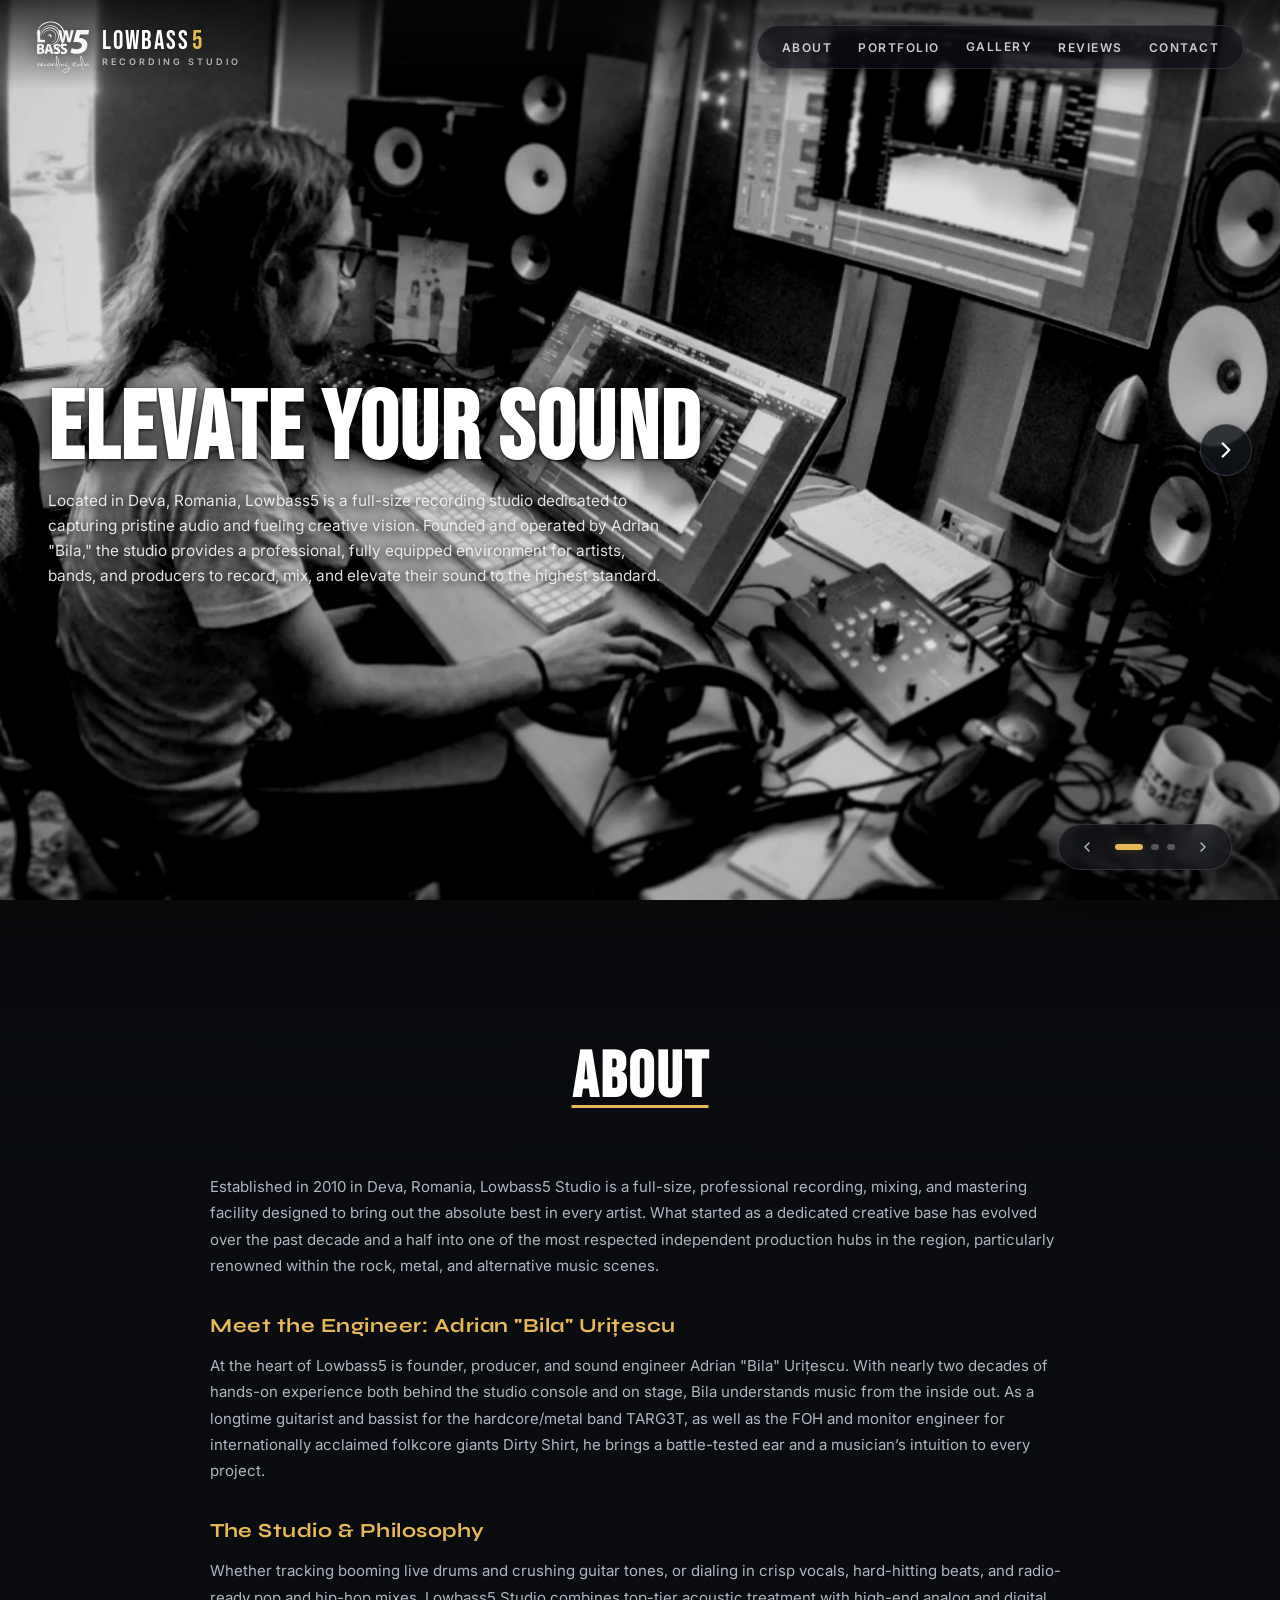
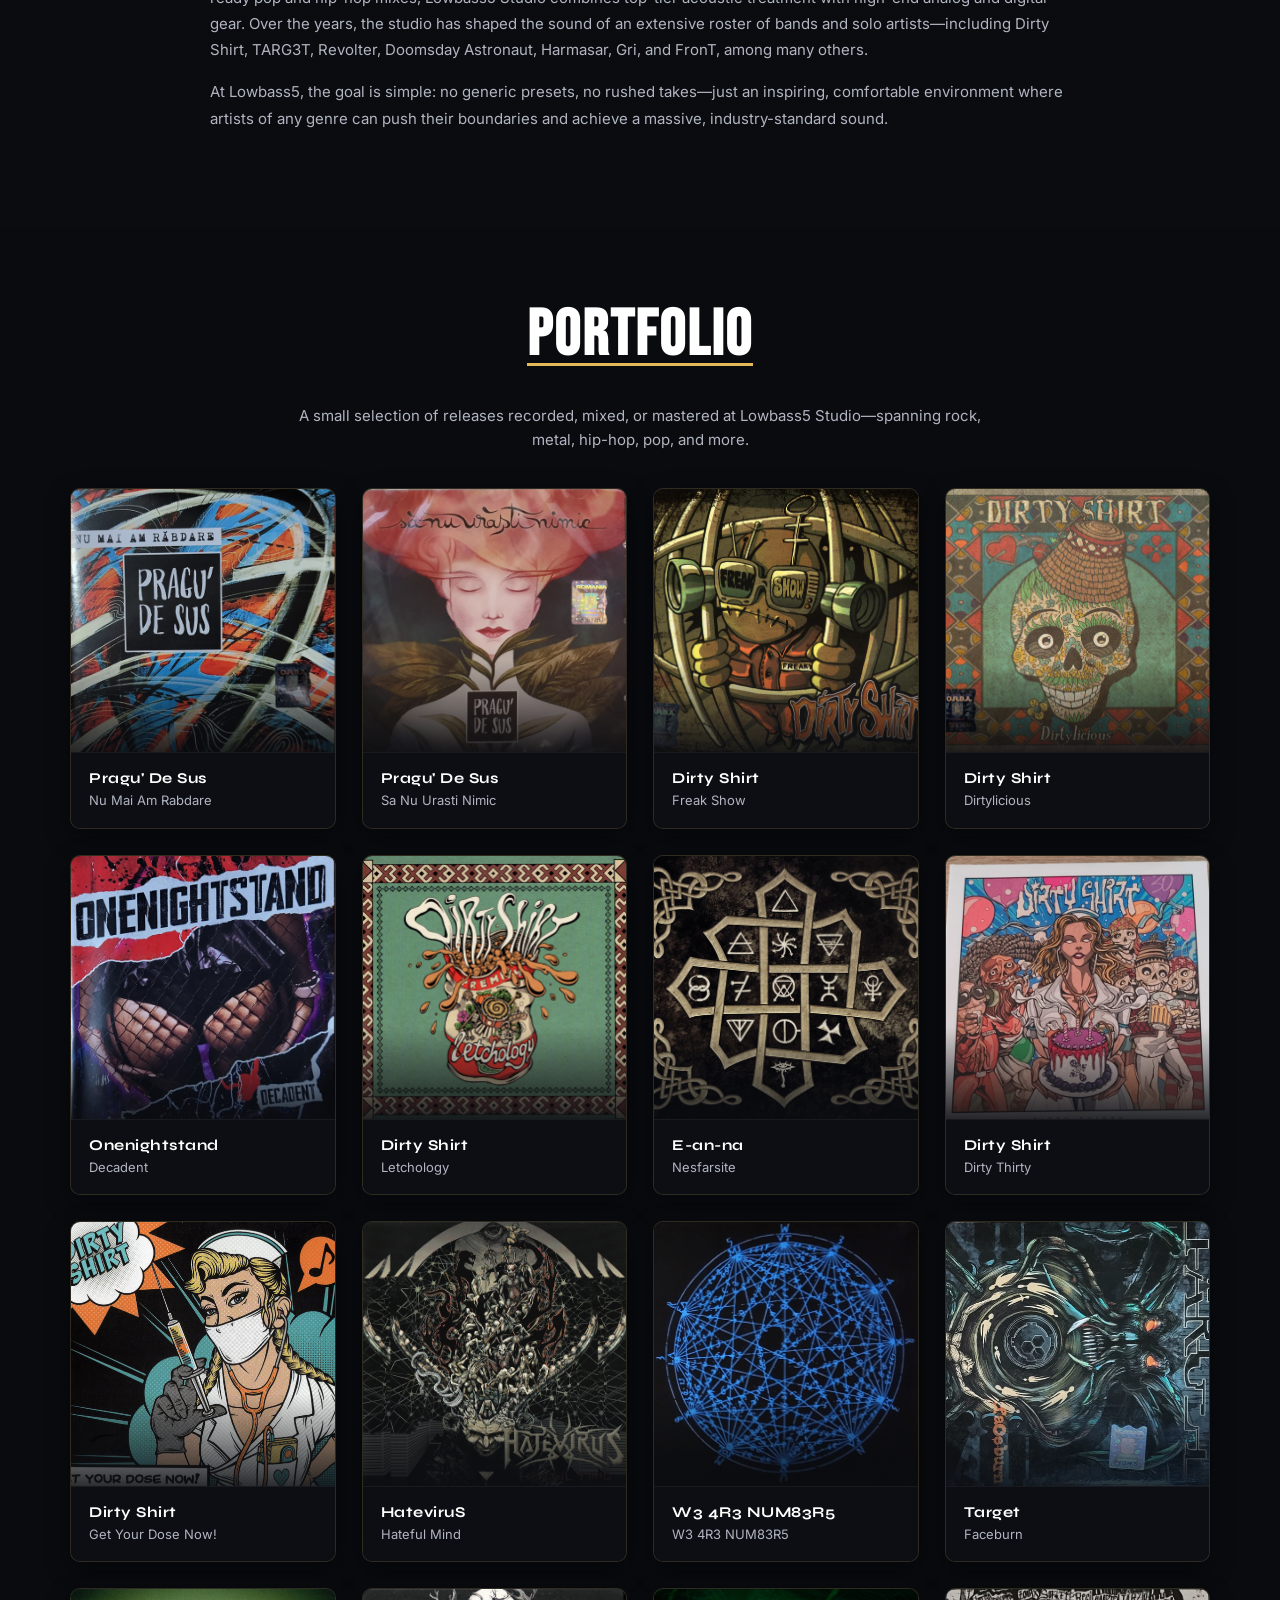
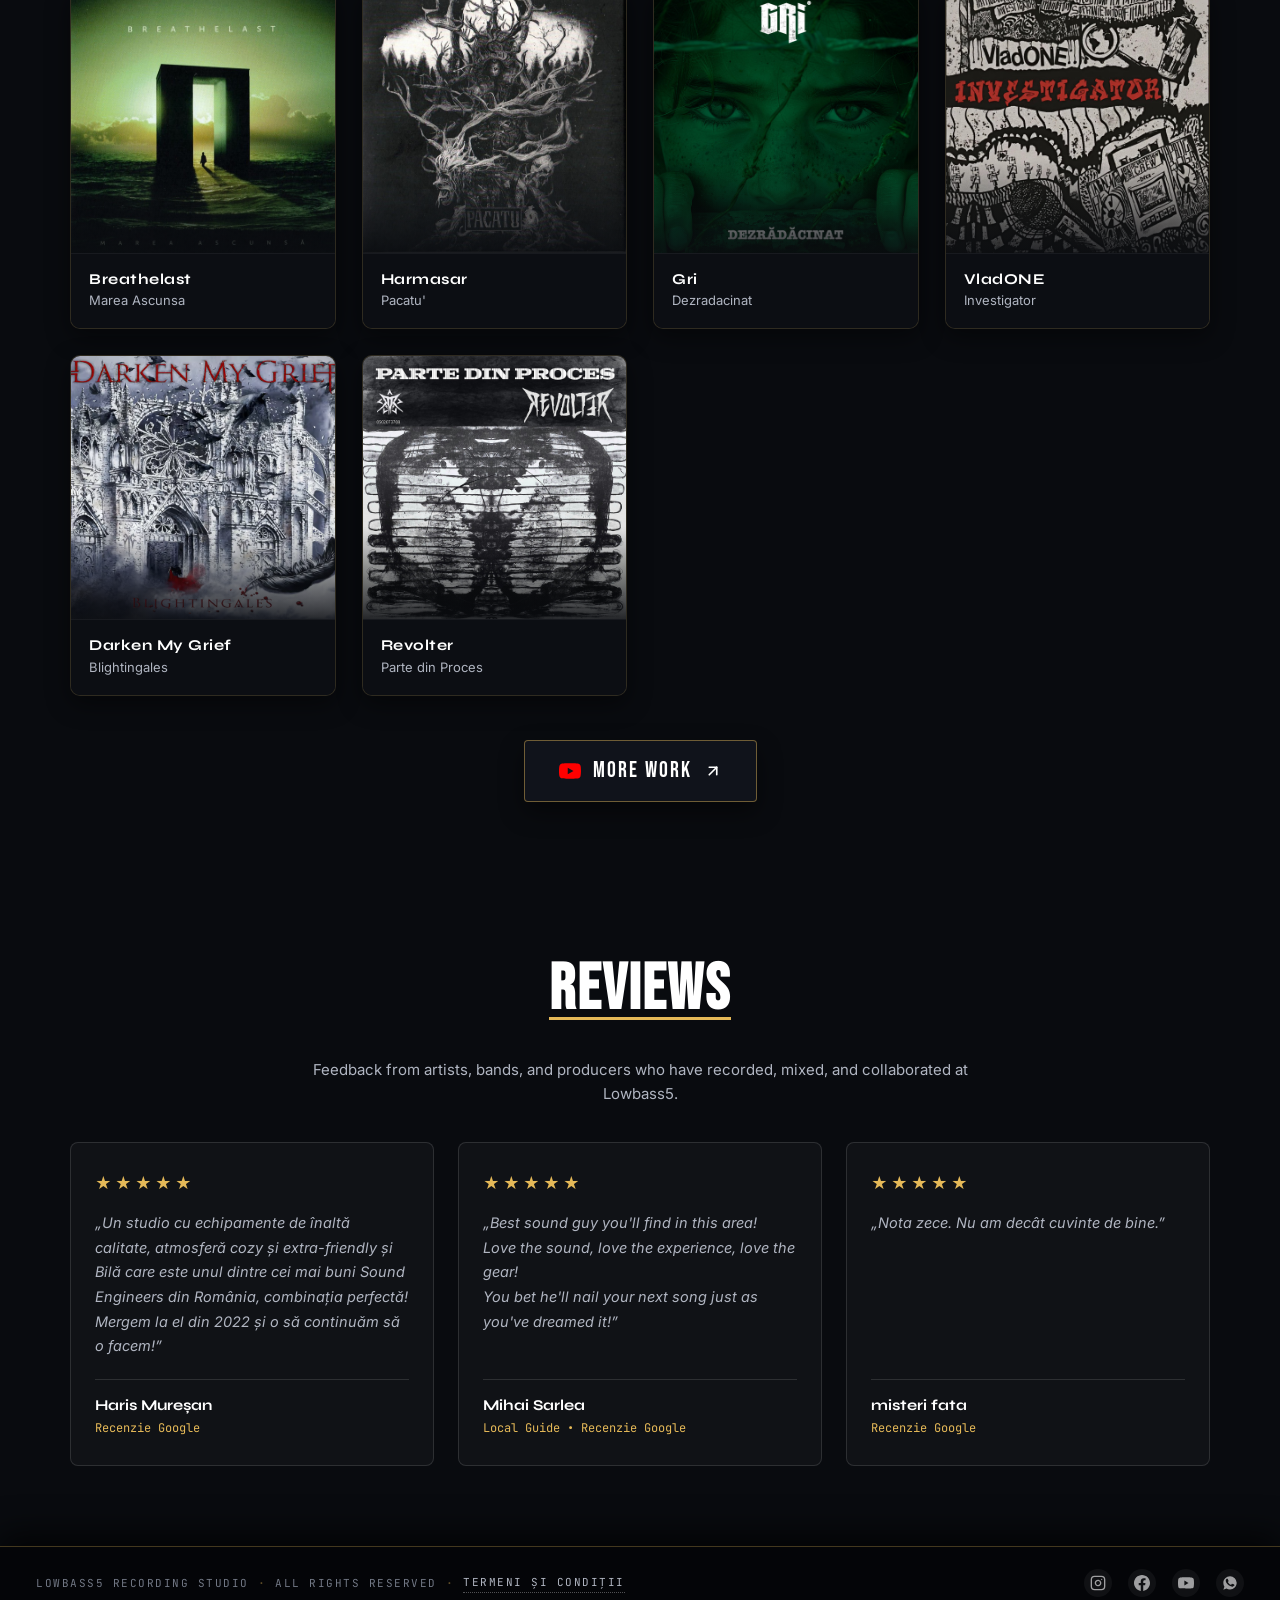
==== index.html @ 9c9b3411 "Initial commit: Lowbass5 Recording Studio website" ====
<!DOCTYPE html>
<html lang="ro">
<head>
  <meta charset="UTF-8">
  <meta name="viewport" content="width=device-width, initial-scale=1.0">
  <title>Lowbass5 Recording Studio | Studio de Înregistrări Muzicale & Producție</title>
  <meta name="description" content="Lowbass5 Recording Studio - Studio profesional de înregistrări muzicale, mixaj, mastering și producție audio. Mediu acustic calibrat, echipamente analog vintage și digitale de ultimă generație.">
  <link rel="preconnect" href="https://fonts.googleapis.com">
  <link rel="preconnect" href="https://fonts.gstatic.com" crossorigin>
  <link href="https://fonts.googleapis.com/css2?family=Bebas+Neue&family=Inter:wght@300;400;500;600;700&family=JetBrains+Mono:wght@400;500&family=Syne:wght@600;700;800&display=swap" rel="stylesheet">
  <link rel="preload" as="image" href="assets/hero-slide-1.webp">
  <link rel="preload" as="image" href="assets/hero-slide-2.webp">
  <link rel="preload" as="image" href="assets/hero-slide-3.webp">
  <link rel="stylesheet" href="style.css?v=26">
</head>
<body>
  <!-- Background Container -->
  <div class="studio-viewport">
    <div class="studio-slideshow" id="studio-slideshow" aria-hidden="true">
      <div class="studio-slide active" style="background-image: url('assets/hero-slide-1.webp');" data-index="0"></div>
      <div class="studio-slide" style="background-image: url('assets/hero-slide-2.webp');" data-index="1"></div>
      <div class="studio-slide" style="background-image: url('assets/hero-slide-3.webp');" data-index="2"></div>
    </div>
    <div class="vignette-overlay"></div>
    <div class="ambient-glow"></div>
  </div>

  <!-- Main App Shell -->
  <div class="site-container">
    
    <!-- Top Header Bar -->
    <header class="studio-header">
      <!-- Home Button with Lowbass5 SVG Logo (Top-Left framed like template) -->
      <a href="#hero" id="home-button" class="studio-brand-box" title="Lowbass5 Home - Reset View">
        <div class="brand-frame">
          <div class="brand-logo-wrap">
            <svg class="brand-svg" version="1.1" xmlns="http://www.w3.org/2000/svg" viewBox="120 105 580 560" width="100%" height="100%">
  <defs>
    <mask id="lowbass5-mask">
      <rect x="0" y="0" width="800" height="800" fill="#000000" />
      <path d="M0 0 C3.400456670593826 2.9308697970356548 6.715854670776935 5.939655382594026 10 9 C10.37060546875 9.337734374999997 10.37060546875 9.337734374999997 12.24609375 11.046875 C27.34632452673179 25.366523437114665 38.21614091128441 44.31270393817849 45.625 63.5859375 C47 67 47 67 49 70 C49.13277343750002 69.2897265625 49.265546874999984 68.57945312499999 49.40234375 67.84765625 C49.578945312500025 66.9285546875 49.75554687499999 66.009453125 49.9375 65.0625 C50.02451171874998 64.60423828124999 50.02451171874998 64.60423828124999 50.46484375 62.28515625 C51 60 51 60 52 59 C54.29151417239996 58.91209024914065 56.585725242868534 58.89305961636791 58.87890625 58.90234375 C59.222237472534175 58.903051223754886 59.222237472534175 58.903051223754886 60.95970153808594 58.90663146972656 C63.16067801047478 58.91224520835797 65.3615540881703 58.92479993104769 67.5625 58.9375 C69.05143082631429 58.94251323510542 70.54036324130493 58.947076447467566 72.029296875 58.951171875 C75.68623074759665 58.9622190712289 79.34310558401239 58.97949287058589 83 59 C85.50870794441732 67.5072504839975 87.25999017246284 76.08117786299866 88.84765625 84.80078125 C89.10729116002705 86.20889759026335 89.3672621352739 87.61695200169976 89.62754821777344 89.02494812011719 C90.16910502802114 91.96003041478042 90.7074973497638 94.89566880200286 91.243408203125 97.831787109375 C91.92291431221145 101.55390180337645 92.60900661491297 105.2747635371258 93.29735660552979 108.99525165557861 C93.83408846551379 111.89916426702189 94.36792292730041 114.80360379603462 94.90087699890137 117.70821189880371 C95.15249112678697 119.07836136910703 95.40480035264812 120.44838341756531 95.65788459777832 121.81826210021973 C97.32482082475917 130.8559731836296 98.76787634573486 139.89332169081848 100 149 C100.32999999999998 149 100.66000000000003 149 101 149 C101.09498779296877 148.46242065429686 101.18997558593747 147.92484130859373 101.287841796875 147.3709716796875 C106.51070183080992 117.83934024151824 111.97644857725174 88.3791745142216 118 59 C127.89999999999998 59 137.79999999999995 59 148 59 C147.35722858082522 64.78494277257346 146.75544418540107 69.58710069668803 145.332763671875 75.084716796875 C145.1663543891907 75.73474135398865 144.9999451065064 76.3847659111023 144.82849311828613 77.05448818206787 C144.28083231114613 79.18762090993286 143.7244735566776 81.31837785153618 143.16796875 83.44921875 C142.77520410356578 84.97161495359933 142.38297912163375 86.49415047410321 141.9912567138672 88.01681518554688 C140.94611513470545 92.07290448536207 139.8933687116995 96.12698211771215 138.8388900756836 100.1806526184082 C137.7513378857127 104.36605160059537 136.670262690423 108.55312320098056 135.58837890625 112.739990234375 C133.6596123780185 120.20010656119496 131.72454662993573 127.65857186827759 129.7868537902832 135.1163740158081 C128.18546630856025 141.28147663632615 126.59168932518907 147.44851040851484 125.00074768066406 153.61631774902344 C123.88194260016093 157.95220466856404 122.75996124870733 162.2872631978696 121.63662719726563 166.62197875976563 C121.13017925758265 168.57729355033143 120.62462033952937 170.53283882967162 120.11996459960938 172.48861694335938 C119.43497793484892 175.14045495119797 118.74557759907765 177.79110118280676 118.0546875 180.44140625 C117.8576774597168 181.20750213623046 117.6606674194336 181.97359802246092 117.45768737792969 182.76290893554688 C116.11459661865655 187.88540338134345 116.11459661865655 187.88540338134345 115 189 C112.62431480382514 189.08839670450675 110.27791326036368 189.11530305249107 107.90234375 189.09765625 C107.54791450500488 189.09694877624509 107.54791450500488 189.09694877624509 105.75428771972656 189.09336853027344 C103.4819828760281 189.08775442588 101.20977524653938 189.07519962966012 98.9375 189.0625 C97.40039204426887 189.05748681255886 95.86328254986057 189.0529235920011 94.326171875 189.048828125 C90.55074358128053 189.03778042414257 86.77538829240729 189.02050641255175 83 189 C81.20451318425222 180.11585719498646 79.41335843974059 171.23085460720398 77.62750434875488 162.34477043151855 C76.79784562826171 158.21721948607387 75.96678010542036 154.0899629259756 75.13232421875 149.96337890625 C74.32485147234257 145.96995172996503 73.52130305530454 141.97575209826152 72.72030258178711 137.98102188110352 C72.41631337392539 136.46838227414514 72.11098646584685 134.95601077092704 71.80420303344727 133.4439353942871 C66.57399409087355 107.65014772816193 66.57399409087355 107.65014772816193 67 97 C66.33999999999997 97 65.68 97 65 97 C64.98146972656252 97.67885253906249 64.96293945312499 98.35770507812501 64.94384765625 99.05712890625 C64.36656565319186 110.4115556856429 61.80659707462149 121.30052363417428 59.375 132.375 C58.92204968212258 134.46553678617727 58.469661484566416 136.5561954407026 58.017822265625 138.64697265625 C56.69158447626205 144.7675364841101 55.34735387890606 150.88405611659368 54 157 C53.61987172879964 158.7317526827211 53.23982155161184 160.46352251000087 52.85986328125 162.1953125 C51.89413468490068 166.59042972596563 50.91860208167333 170.98329171991298 49.9375 175.375 C49.651166992187484 176.66196777343748 49.364833984375025 177.94893554687496 49.06982421875 179.27490234375 C48.808305664062516 180.42941894531248 48.546787109374975 181.583935546875 48.27734375 182.7734375 C48.1651550292969 183.27061279296873 48.1651550292969 183.27061279296873 47.597412109375 185.78662109375 C47 188 47 188 46 189 C44.767656250000016 189.02707031249997 43.535312499999975 189.054140625 42.265625 189.08203125 C39.64068701041771 189.3846835561137 38.38607585014449 189.62588116054008 36.470703125 191.48193359375 C35.09695488492639 193.4965921969557 33.906128141512625 195.54067652669772 32.75 197.6875 C31.93287922647818 199.10841096534887 31.115179144923957 200.52898896001182 30.296875 201.94921875 C30.105771484374998 202.29106201171874 30.105771484374998 202.29106201171874 29.138671875 204.02099609375 C27.553795962975414 206.77549955491452 25.798352990116825 209.3808391084308 24 212 C24.522070312499977 211.73445312499996 25.04414062500001 211.46890625000003 25.58203125 211.1953125 C40.41835990303895 204.07595339153647 56.76187461635561 204.53936413132976 72.1875 209.625 C73.46111031823125 210.07555916686988 74.73314105689508 210.5307929840352 76 211 C74.7658301326129 217.82423338437565 73.10840049929044 224.39367843555652 71 231 C70.66806640624998 230.89751953125 70.66806640624998 230.89751953125 68.98828125 230.37890625 C68.54677734375002 230.24419921875 68.54677734375002 230.24419921875 66.3125 229.5625 C65.4423828125 229.2956640625 64.572265625 229.02882812500002 63.67578125 228.75390625 C56.1462446953779 226.632445585705 47.33396817773166 225.31951066817908 39.875 228.3125 C37 230 37 230 35 233 C34.5625 235.8749999999999 34.5625 235.8749999999999 35 239 C39.88338744341263 245.40944601947905 47.04662787025137 247.66566441902023 54.375 250.3125 C64.56948716171041 254.17530104505136 74.1664423466666 260.3642414881719 78.875 270.5625 C81.24329907691282 277.8517558415161 81.30455356272284 286.74444006167636 78.4375 293.875 C73.43343390554952 303.33691370676024 66.38782686473797 308.8205105973417 56.34375 312.3359375 C41.76971210499306 316.4652482369186 23.992171174222392 316.13401198538855 10.1875 309.3125 C9.465624999999989 308.879375 8.743749999999977 308.44625 8 308 C9.098904828705201 301.0833637252083 10.565691849621999 294.5726320060206 13 288 C14.004179687500027 288.3493359375 15.008359374999998 288.698671875 16.04296875 289.05859375 C27.0810086029918 292.7799977958157 38.62719166420038 296.3423450009417 50 292 C52.95389603637403 289.87925412773143 53.81168588337965 288.57749662430234 54.9375 285.125 C55.0202104373335 280.98947813332364 54.48977539157772 279.34341266869006 52 276 C46.9281393718955 272.6254551068453 41.192121199384246 270.69058062436284 35.5 268.625 C25.26057997283897 264.7581131426839 16.67318224095993 258.5699150684042 10.859375 249.15234375 C7.940282213151079 241.8413431793012 8.560770434327537 233.3176886970174 11 226 C10.573320312500016 226.461484375 10.146640624999975 226.92296875 9.70703125 227.3984375 C1.0018376483482712 236.48055701017688 -9.01640941687981 243.9007600825111 -20 250 C-17.185327670780225 252.20644428566425 -14.318269227454266 253.96680951121022 -11.1875 255.6875 C-4.504122578880924 259.6797829727924 1.163192951099063 265.0026645387953 3.5625 272.60546875 C5.191023725064838 281.5187280666494 5.037429805692 290.2799152681998 0 298 C-6.72612441617963 307.58385603341657 -15.681449977963211 311.8426784553298 -27 314 C-40.76025302064426 316.19758340624537 -55.619289062917005 314.64890031806306 -68 308 C-67.5477137532647 305.60288289230283 -67.08839919801329 303.2074718166553 -66.625 300.8125 C-66.49867187500001 300.13896484375 -66.37234375000003 299.4654296875 -66.2421875 298.771484375 C-65.50353222739437 294.9858761028961 -64.57376776940424 291.52387130975296 -63 288 C-61.99582031249997 288.3493359375 -60.991640625 288.698671875 -59.95703125 289.05859375 C-48.81135351703443 292.81858141895225 -37.540403711021895 296.2161810023168 -25.97265625 292.078125 C-24 291 -24 291 -21.8125 288.1875 C-20.887481052257158 284.5585795127011 -20.839607663218885 282.5585364994621 -22 279 C-24.710263813595702 275.8461279837306 -27.257439714424663 274.18203228649674 -31.0625 272.5625 C-34.034158362841595 271.2940128530955 -36.9459592398498 270.0281462292449 -39.8125 268.53515625 C-40.72000000000003 268.0698046875 -41.6275 267.604453125 -42.5625 267.125 C-42.96533203125 266.9097265625 -42.96533203125 266.9097265625 -45.00390625 265.8203125 C-52.488111151978046 263.7711820835523 -60.951937906779904 266.4734481298175 -68.375 268.0625 C-70.11121612309512 268.43198929276474 -71.84817453355811 268.79801175394 -73.5859375 269.16015625 C-74.3392333984375 269.32136962890627 -75.092529296875 269.4825830078125 -75.86865234375 269.648681640625 C-77.99999999999989 270 -77.99999999999989 270 -82 270 C-80.6135525091197 274.5901724367492 -79.22598417778863 279.18000402552343 -77.83740234375 283.76953125 C-77.36574417871952 285.3290096517182 -76.89438574031698 286.88857873874167 -76.42333984375 288.4482421875 C-75.7439638008712 290.697508325234 -75.0634899198144 292.9464398940421 -74.3828125 295.1953125 C-74.17439727783204 295.88617950439453 -73.96598205566409 296.57704650878907 -73.75125122070313 297.2888488769531 C-72.84006568816756 300.295967544333 -71.9020343820697 303.2760773533769 -70.85107421875 306.23779296875 C-70 309 -70 309 -70 313 C-78.58000000000004 313 -87.15999999999997 313 -96 313 C-98.63999999999999 304.42 -101.27999999999997 295.84 -104 287 C-113.57 287 -123.13999999999999 287 -133 287 C-136.43749999999596 299.4374999999853 -136.43749999999596 299.4374999999853 -137.517333984375 303.364990234375 C-137.65820434570313 303.8713098144531 -137.65820434570313 303.8713098144531 -138.37109375 306.43359375 C-138.65911865234375 307.47572021484376 -138.9471435546875 308.5178466796875 -139.243896484375 309.591552734375 C-140 312.00000000000006 -140 312.00000000000006 -141 313 C-142.78071246169816 313.08726222939083 -144.56483140124055 313.10699041151184 -146.34765625 313.09765625 C-147.42724609375 313.09443359375 -148.5068359375 313.0912109375 -149.619140625 313.087890625 C-150.187294921875 313.08370117187496 -150.187294921875 313.08370117187496 -153.0625 313.0625 C-154.20267578124998 313.05798828125 -155.34285156250002 313.0534765625 -156.517578125 313.048828125 C-159.34510351330636 313.0369974748397 -162.17252639970772 313.0205140957717 -165 313 C-164.34766280299 306.9280058030902 -162.72302721933596 301.3737325630577 -160.89453125 295.55859375 C-160.57836349487303 294.53772171020506 -160.2621957397461 293.5168496704102 -159.9364471435547 292.4650421142578 C-158.8998396643853 289.12104596852777 -157.85609810273883 285.7793203542818 -156.8125 282.4375 C-155.72799581329582 278.944043049684 -154.64543231019059 275.4499884169061 -153.56295776367188 271.9559020996094 C-152.8219595399401 269.56446063443235 -152.0803560234162 267.1732066427544 -151.33816528320313 264.7821350097656 C-147.51263615202237 252.45209705397292 -143.75148562984486 240.1027297089343 -140 227.75 C-139.38912180822956 225.74013991505706 -138.77820179641566 223.73029254036516 -138.167236328125 221.720458984375 C-136.7771265460447 217.14728466766292 -135.38858130305192 212.5736396669273 -134 208 C-123.44 208 -112.88 208 -102 208 C-101.00999999999999 211.3 -100.01999999999998 214.60000000000002 -99 218 C-71.70878551960357 210.61795018153214 -48.70640411682308 198.88429977025947 -33.58984375 173.80859375 C-28.494115142434794 164.80655721722508 -24.60889634196809 156.03421669987722 -22 146 C-21.886562499999968 145.57718749999998 -21.886562499999968 145.57718749999998 -21.3125 143.4375 C-16.14180455980619 120.45663137691645 -21.54371596985942 95.69558321942225 -34 76 C-48.58392458207902 55.624953598425975 -68.60571209917777 42.933605353014 -93.24609375 38.60546875 C-117.51109457858104 35.26624845248887 -141.88137472262127 41.897643296077916 -161.74609375 55.94140625 C-164.25328985193 57.87754052528135 -166.63668012657354 59.89101090765422 -169 62 C-169.81984375000002 62.7257421875 -170.63968749999998 63.45148437500001 -171.484375 64.19921875 C-188.50686206542917 80.19084091550411 -197.73928758356288 101.94073335234134 -200 125 C-200.32999999999998 125 -200.66 125 -201 125 C-202.22938696316396 101.23185204549665 -193.6749945939693 79.22301766573091 -178.027099609375 61.3046875 C-160.4102655688352 41.770646202741176 -136.22458644653494 30.21146061616787 -109.9296875 28.83984375 C-84.20274500632394 28.165903342990248 -59.72201830281608 37.39326164853867 -40.83203125 54.890625 C-26.95083749984252 68.13579367397779 -17.639434771231095 84.36900668184575 -13 103 C-12.775703125000007 103.82886718750001 -12.551406250000014 104.65773437499999 -12.3203125 105.51171875 C-6.80446764029864 129.57742543239567 -12.727272310458488 155.15558773896657 -25.4375 175.875 C-28.957149517979815 181.12262224513273 -32.65773049980248 186.39819255266423 -37 191 C-37.65999999999997 191 -38.31999999999999 191 -39 191 C-39.26611083984375 191.60360351562497 -39.532221679687495 192.20720703125 -39.806396484375 192.8291015625 C-46.32057259061179 204.67693423516465 -65.95103335363734 212.7019771253647 -78.34765625 216.33984375 C-84.85440076514226 218.09393881054837 -91.32219268706694 219.19084402030325 -98 220 C-97.82460693359371 220.55932220458988 -97.64921386718754 221.1186444091797 -97.468505859375 221.69491577148438 C-95.64844930813143 227.50095218076194 -93.83234217199458 233.30821311300093 -92.0185546875 239.1162109375 C-91.34053772962272 241.28547516418894 -90.66150419094026 243.45442191843972 -89.9814453125 245.623046875 C-89.00580583455371 248.73485325655452 -88.03379230235078 251.84777191112943 -87.0625 254.9609375 C-86.75626708984373 255.93493499755857 -86.45003417968746 256.9089324951172 -86.134521484375 257.9124450683594 C-85.85423095703129 258.81322784423827 -85.57394042968747 259.71401062011716 -85.28515625 260.64208984375 C-85.03644775390626 261.43706878662107 -84.78773925781252 262.2320477294922 -84.531494140625 263.0511169433594 C-84 265.00000000000006 -84 265.00000000000006 -84 267 C-76.19235468744773 265.53216268124015 -68.5091913479722 264.05661957968465 -60.953125 261.55078125 C-59 261 -59 261 -56 261 C-56.55429687499998 260.32453125 -57.10859375000001 259.6490625 -57.6796875 258.953125 C-58.041914062499984 258.507109375 -58.041914062499984 258.507109375 -59.875 256.25 C-60.23464843750003 255.809140625 -60.23464843750003 255.809140625 -62.0546875 253.578125 C-66.6610330177881 247.47332973546156 -67.10380642947746 241.56921881606632 -67 234 C-66.3106439952387 230.52228733495411 -65.31439991052991 227.28971277042234 -64 224 C-66.63999999999999 224.32999999999998 -69.27999999999997 224.66000000000003 -72 225 C-70 223 -70 223 -66.5 221.875 C-62.79267183145794 220.56614041361507 -60.33927835105635 218.7555629278953 -57.375 216.1875 C-53.46693841072681 212.8788343600018 -49.90839909219568 210.99971287193318 -45.125 209.1875 C-26.5332257341135 201.67424777770782 -13.841451478103409 181.67093430324292 -6 164 C-3.988932153115911 159.09853574971328 -2.3282134552275693 154.13149134107994 -1 149 C-0.78045654296875 148.2002172851562 -0.5609130859375 147.40043457031254 -0.334716796875 146.576416015625 C1.5177485902759713 138.68750562898327 0.29222794642828376 132.44683151680442 -1.6875 124.6875 C-2.0049517923497433 123.38198079862627 -2.3203954792678587 122.0759719887231 -2.634033203125 120.76953125 C-3.338246843808406 117.84814346449798 -4.054964444577877 114.93012880195306 -4.77734375 112.01318359375 C-6.169926131097327 106.35154419760508 -7.472671283107843 100.66980376182445 -8.78125 94.98828125 C-9.507454081066953 91.86083402098748 -10.235550636425273 88.7338358200139 -10.964752197265625 85.60708618164063 C-11.444327978863498 83.54539429075567 -11.921060964428875 81.4830389432251 -12.394866943359375 79.42001342773438 C-13.06869597866148 76.4960677480752 -13.757176245415963 73.57593106392522 -14.44921875 70.65625 C-14.647009277343727 69.78450637817383 -14.844799804687511 68.91276275634766 -15.048583984375 68.01460266113281 C-16.640379955111314 61.395657613872174 -19.01507218139369 55.79705736193279 -23.7265625 50.7265625 C-24.20093750000001 50.21222656250001 -24.675312500000018 49.697890625000014 -25.1640625 49.16796875 C-25.405117187499968 48.91337890624999 -25.405117187499968 48.91337890624999 -26.625 47.625 C-27.114843749999977 47.0926171875 -27.60468750000001 46.56023437499999 -28.109375 46.01171875 C-31.710825892857088 42.144587053571456 -31.710825892857088 42.144587053571456 -34 41 C-34 40.34 -34 39.68000000000001 -34 39 C-34.57234374999996 38.734453125000016 -35.14468750000003 38.46890625 -35.734375 38.1953125 C-38.10910264533402 36.942438949185856 -40.10466888792746 35.48774891292163 -42.25 33.875 C-66.11842799879037 17.026697883206793 -95.2483308934709 10.523221323272935 -124.05322265625 14.875244140625 C-151.9296464586132 19.770040587276526 -178.16733657601677 35.33284715365443 -194.6875 58.49609375 C-197.2738159590449 62.31748516914814 -199.59678906137987 66.2663787888093 -201.8125 70.3125 C-202.16159423828125 70.938662109375 -202.5106884765625 71.56482421875 -202.870361328125 72.2099609375 C-209.48847767598463 84.91295803713425 -211.75329898043535 97.3066268937987 -211.48828125 111.4375 C-211.47891967534818 112.93919680789452 -211.47181946842738 114.44090921226541 -211.4668426513672 115.942626953125 C-211.44803474246794 119.8358206366845 -211.3991730338976 123.7280347784108 -211.34332275390625 127.620849609375 C-211.28240079746882 132.32330082112054 -211.26008857944797 137.02608535239517 -211.2310562133789 141.72882080078125 C-211.18308099733653 148.81988859540166 -211.0870914487524 155.90882070602652 -211 163 C-194.17000000000002 163.33000000000004 -177.34 163.65999999999997 -160 164 C-160 172.25 -160 180.5 -160 189 C-186.73000000000002 189 -213.46 189 -241 189 C-241.33 154.68 -241.66 120.36000000000001 -242 85 C-246.60135135135135 103.40540540540539 -246.60135135135135 103.40540540540539 -247.25 111.5 C-247.32734375 112.33402343750004 -247.4046875 113.16804687499996 -247.484375 114.02734375 C-247.66735390526767 116.01723934478582 -247.83548420064292 118.00849295515104 -248 120 C-248.32999999999998 120 -248.66 120 -249 120 C-249.6890797214371 104.83388539249373 -248.32046000188998 91.3080203954706 -244.6328125 76.59716796875 C-243.7013734231494 72.77438675750895 -242.93449168691564 68.92485600987965 -242.1875 65.0625 C-241.9541796875 63.877851562499984 -241.720859375 62.693203125 -241.48046875 61.47265625 C-241.3219140625 60.6566796875 -241.163359375 59.840703125000005 -241 59 C-240.505 58.83500000000001 -240.505 58.83500000000001 -238 58 C-236.67632183011003 55.61917614239246 -235.5091820355795 53.281448369034536 -234.375 50.8125 C-227.3058088247502 36.08942286537922 -218.04188982822188 23.49656131432667 -207.125 11.375 C-206.6482080078125 10.84116699218751 -206.171416015625 10.307333984374992 -205.68017578125 9.75732421875 C-204.49571609153656 8.464838402937005 -203.25223431760264 7.226936654620772 -202 6 C-201.34 6 -200.68 6 -200 6 C-200 5.340000000000003 -200 4.680000000000007 -200 4 C-198.677490234375 2.722412109375 -198.677490234375 2.722412109375 -196.80859375 1.27734375 C-196.119267578125 0.7433496093750023 -195.42994140625 0.20935546875000455 -194.7197265625 -0.3408203125 C-193.966591796875 -0.908974609375008 -193.21345703125002 -1.477128906250016 -192.4375 -2.0625 C-191.662451171875 -2.6474121093750114 -190.88740234375 -3.2323242187499943 -190.0888671875 -3.8349609375 C-133.52499889680576 -45.928464884109815 -54.676289354147116 -45.499173649829146 0 0 Z " fill="#FFFFFF" transform="translate(376,145)"/>
    <path d="M0 0 C44.549999999999955 0 89.10000000000002 0 135 0 C132.09543688573262 15.68464081704397 129.1283102126108 31.35844893694619 126 47 C96.96000000000004 47.329999999999984 67.91999999999996 47.66 38 48 C36.070154024863996 53.146255933696125 34.29697540605207 58.10292327240461 32.73828125 63.34375 C32.54276168823242 63.998311767578116 32.347242126464835 64.65287353515623 32.14579772949219 65.3272705078125 C31.532070327280508 67.3840750237905 30.92221431350913 69.44200273727932 30.3125 71.5 C29.89283569579925 72.90893091236484 29.4729159295739 74.31778575926592 29.052734375 75.7265625 C28.032208475674793 79.15016940182522 27.015147075620007 82.57479381195628 26 86 C26.99000000000001 85.67000000000002 27.980000000000018 85.34000000000003 29 85 C50.913985953677184 83.18128824057919 74.24022811462532 89.68917335924846 91.69140625 103.0625 C101.41266071099881 111.37380152390739 107.83776317734794 120.93897284345132 112 133 C112.31968749999999 133.85207031250002 112.63937499999997 134.70414062500004 112.96875 135.58203125 C119.53444824464657 156.3430122735815 114.75556485018035 180.84436352538603 105.58984375 199.9375 C102.3423990324294 206.1725938577356 98.46022780354599 211.58478424824943 94 217 C93.23687500000005 218.010625 92.47375 219.02125 91.6875 220.0625 C91.13062500000001 220.70187499999997 90.57375000000002 221.34125 90 222 C89.34000000000003 222 88.68000000000006 222 88 222 C87.66999999999996 222.99 87.34000000000003 223.98000000000002 87 225 C61.408846182134766 248.96422479508004 24.852212820632303 256.0647406486602 -9.05859375 255.13623046875 C-26.693633538885365 254.31946816777076 -48.988611605749384 252.38734464780737 -64 242 C-64.66000000000003 241.01 -65.32 240.01999999999998 -66 239 C-65.37255859375 235.896484375 -65.37255859375 235.896484375 -64.1484375 232.09375 C-63.93313385009765 231.4138098144531 -63.717830200195294 230.7338696289063 -63.496002197265625 230.0333251953125 C-62.80141643294638 227.8513483787192 -62.088270121552966 225.67593140390022 -61.375 223.5 C-60.91679506074274 222.0654785293924 -60.45975110446767 220.6305856742248 -60.00390625 219.1953125 C-57.512350276506425 211.39752826157633 -54.8793426078343 203.66458459309627 -52 196 C-48.05173721151061 196.73670937546137 -44.60275089141726 197.86374963861465 -40.875 199.375 C-18.953473932830434 207.88369076656363 6.0928852752215334 210.56597758956468 28.375 201.6875 C41.051439178914734 195.90828213824238 49.997503120921465 189.67360570373012 55.12109375 176.28125 C57.466245922092526 167.52601522418797 57.18151320081813 157.17479108069904 53 149 C45.4095999451381 137.58892877658343 34.32268580884386 133.3751565012705 21.36328125 130.54296875 C12.150563486199644 129.0556658822088 3.072734011259854 128.84583607712852 -6.25 128.875 C-7.470742187500036 128.87113281250004 -8.691484374999959 128.86726562499996 -9.94921875 128.86328125 C-18.348292985528133 128.87216915924398 -26.632000942565014 129.29490372625452 -35 130 C-36.493007082308054 127.01398583538389 -35.409819910161104 125.2040008759779 -34.515625 122.0205078125 C-34.16304122924805 120.75163726806642 -33.8104574584961 119.48276672363284 -33.44718933105469 118.17544555664063 C-33.04824658831819 116.76797124783297 -32.649179603473385 115.3605321500836 -32.25 113.953125 C-31.840082283328456 112.48784000532498 -31.430819399207508 111.02237168069792 -31.022171020507813 109.55673217773438 C-29.918497857005832 105.60501944134802 -28.806133011085308 101.65580118710017 -27.69217300415039 97.70697784423828 C-26.541268820718187 93.62166093274595 -25.398173761069756 89.53416188527905 -24.254638671875 85.44677734375 C-22.863893743759945 80.47760996432515 -21.47237183630341 75.50866586436507 -20.077194213867188 70.54074096679688 C-17.151887222783444 60.12397106228815 -14.24636140189682 49.70197147237488 -11.36328125 39.2734375 C-11.013290710449269 38.00830322265625 -10.663300170898424 36.743168945312505 -10.302703857421875 35.439697265625 C-8.982807304674338 30.667790719696512 -7.663255434579241 25.895790749150763 -6.345947265625 21.1231689453125 C-5.457792104555892 17.9071038430657 -4.567096675232278 14.691752924759697 -3.67578125 11.4765625 C-3.416302032470753 10.534207458496098 -3.1568228149413926 9.591852416992197 -2.8894805908203125 8.620941162109375 C-2.653073577880832 7.769726867675786 -2.4166665649413517 6.918512573242197 -2.173095703125 6.04150390625 C-1.9691670227050508 5.303807678222654 -1.7652383422851017 4.566111450195308 -1.5551300048828125 3.806060791015625 C-1 1.9999999999999716 -1 1.9999999999999716 0 0 Z " fill="#FFFFFF" transform="translate(556,203)"/>
    <path d="M0 0 C0.7427920532226153 0.0002114868164113659 1.4855841064453443 0.00042297363280852096 2.250885009765625 0.000640869140625 C14.340029140150591 0.03487670485419869 25.72208852310871 1.019610744286112 37.375 4.375 C38.627968750000036 4.714023437500003 39.88093749999996 5.053046875000007 41.171875 5.40234375 C57.97111670921214 10.467351175202367 73.61739220873471 18.53999282760452 87.375 29.375 C88.30828125 30.076250000000016 89.24156249999999 30.777500000000003 90.203125 31.5 C94.8781682852441 35.0832667096482 98.9186994212539 38.79941445270282 102.67578125 43.3359375 C103.82020320467836 44.709243845614 105.006968782792 46.04821306124788 106.23046875 47.3515625 C125.1405105047017 67.50717586728683 139.95579443004425 98.67115381045153 139.662353515625 126.6328125 C139.0239698320599 134.94644470194237 137.1209753786012 143.09662753313256 135.4375 151.25 C135.05946602285843 153.11957343993487 134.6825049627514 154.98936416185222 134.306640625 156.859375 C133.7776443745372 159.49104955460837 133.2472353886999 162.12232129265635 132.70802307128906 164.75192260742188 C131.84839314612987 168.9491921888444 131.04503082346793 173.14210686126603 130.375 177.375 C128.518553385242 174.59033007786297 128.04927257983883 173.53233395283917 127.54052734375 170.40234375 C127.40605194091796 169.59887512207035 127.27157653808592 168.7954064941406 127.13302612304688 167.96759033203125 C126.99373687744139 167.09141052246093 126.85444763183591 166.21523071289062 126.7109375 165.3125 C126.5577102661133 164.3891082763672 126.40448303222655 163.46571655273436 126.24661254882813 162.51434326171875 C125.91509153321562 160.51424474303008 125.58667122792446 158.5136303663836 125.260986328125 156.5125732421875 C124.39552662556747 151.1984521875205 123.50702752049534 145.88821024810193 122.6171875 140.578125 C122.43496643066408 139.48888732910154 122.25274536132815 138.3996496582031 122.06500244140625 137.27740478515625 C119.82913923079309 124.00036250496493 117.33054616360027 110.77308068241138 114.81396484375 97.546875 C114.64976043701171 96.67911437988283 114.48555603027341 95.81135375976561 114.31637573242188 94.91729736328125 C114.01029301869983 93.30120751366212 113.70179323089565 91.68557280817976 113.39041137695313 90.07049560546875 C112.83177504594806 87.12182844010829 112.375 84.3839809745196 112.375 81.375 C111.72015625 81.43260498046874 111.0653125 81.4902099609375 110.390625 81.549560546875 C91.67227699335729 82.9854931402518 91.67227699335729 82.9854931402518 86.3828125 79.27734375 C84.43481617230236 76.40384709233808 82.92010500943144 73.48097639651013 81.375 70.375 C63.22477364692105 47.48404288305716 36.27231775058078 32.92642822859477 7.375 29.375 C3.12010134973724 29.097075049282978 -1.1118662989928794 29.04017491889948 -5.375 29.0625 C-5.944080810546893 29.06531982421876 -5.944080810546893 29.06531982421876 -8.823974609375 29.07958984375 C-39.458505507196264 29.519059713884218 -66.23924971892288 42.704106381841854 -87.625 64.375 C-94.70659389962859 71.97040039707798 -99.78215425660437 80.27214552827826 -104.625 89.375 C-105.12128906250001 90.28636718749999 -105.617578125 91.19773437499998 -106.12890625 92.13671875 C-109.05732290235031 97.70508116058852 -111.03325785413091 103.29273326375221 -112.625 109.375 C-113.285 109.375 -113.945 109.375 -114.625 109.375 C-114.625 100.13499999999999 -114.625 90.89499999999998 -114.625 81.375 C-120.89500000000001 81.375 -127.16499999999999 81.375 -133.625 81.375 C-131.92079080808477 76.2623724242543 -130.51934434113397 73.39626760453098 -127.5 69.125 C-127.10401611328126 68.56361328125001 -126.7080322265625 68.0022265625 -126.300048828125 67.423828125 C-122.61011531663098 62.24425206664313 -118.66310368685797 57.286440886799426 -114.625 52.375 C-113.93019531249999 51.4571875 -113.23539062500001 50.53937500000001 -112.51953125 49.59375 C-111.89433593749999 48.86156249999999 -111.269140625 48.12937500000001 -110.625 47.375 C-109.965 47.375 -109.305 47.375 -108.625 47.375 C-108.38136718749999 46.79878906249999 -108.13773437500001 46.222578124999984 -107.88671875 45.62890625 C-96.10603511036032 24.584155599621994 -61.25069714533251 10.862204055530583 -39.5625 4.625 C-38.879296874999994 4.4260815429687455 -38.19609374999999 4.227163085937505 -37.4921875 4.022216796875 C-25.18392042739191 0.6705146302570739 -12.685895449316831 -0.03356667795883084 0 0 Z " fill="#000000" transform="translate(278.625,122.625)"/>
    <path d="M0 0 C4.805085298003291 4.980881101588807 6.979832209893118 10.956744273497975 7.35546875 17.83203125 C6.970317417094265 24.601357707131058 4.20918827184164 29.792864129322368 -0.8125 34.3046875 C-6.181078015222511 38.47265625 -6.181078015222511 38.47265625 -8.7734375 38.47265625 C-8.7734375 39.13265624999997 -8.7734375 39.79265624999999 -8.7734375 40.47265625 C-8.042539062499998 40.57449218750003 -7.3116406249999955 40.676328125 -6.55859375 40.78125 C-1.1406895219892021 42.12622762743047 3.5661513847351785 45.99787456049086 6.66015625 50.609375 C10.490932614008443 58.20076698874931 11.691292844361982 65.96284158675235 9.47265625 74.30859375 C5.879219680572817 83.69380455485685 0.23064346790494028 89.25977507206198 -8.90234375 93.44921875 C-19.97610167199329 97.48716362763292 -31.813694381005007 97.7762011473576 -43.4609375 97.66015625 C-44.081298828125 97.65983398437498 -44.081298828125 97.65983398437498 -47.220703125 97.658203125 C-54.20219803221474 97.62494031178403 -60.770915333829436 97.17290846661706 -67.7734375 96.47265625 C-67.7734375 62.15265625000001 -67.7734375 27.832656250000014 -67.7734375 -7.52734375 C-48.09001468977823 -12.448199452555457 -16.2253304120876 -13.973797777811114 0 0 Z " fill="#FFFFFF" transform="translate(199.7734375,361.52734375)"/>
    <path d="M0 0 C2.1875 0 2.1875 0 5 1 C9.821035754572677 7.566583182952456 12.70099824100032 14.994865095083014 15.711669921875 22.50634765625 C16.554028498445746 24.603905110333358 17.411802016989782 26.694648964303326 18.271484375 28.78515625 C26.059625376850022 47.91719149181165 32.142755122038466 67.37221943466739 23.96484375 87.5546875 C21.751992152752337 91.89037639223443 19.075637136950377 94.96049518909092 15.625 98.375 C13.4477687043385 100.77077913405174 12.15032177033197 102.26365820313936 11.5 105.44921875 C12.16399931695571 119.33095447010601 19.58636753303267 133.97837920313668 29.51171875 143.37890625 C31.08737446263217 144.76162452843232 32.68550869871888 146.11947581770914 34.3125 147.44140625 C34.590937499999995 147.69857421874997 34.590937499999995 147.69857421874997 36 149 C36 149.65999999999997 36 150.31999999999994 36 151 C28.856028595472026 150.08507032889383 24.511430231294753 144.98670089259554 20.0390625 139.66796875 C13.397309297058428 130.6914507748454 8 119.33712591233234 8 108 C7.691269531249986 108.15017578125003 7.691269531249986 108.15017578125003 6.12890625 108.91015625 C0.1999194720227706 111.57233448364275 -4.656848098042701 113.12270831364708 -11 111 C-14.0625 108.9375 -14.0625 108.9375 -16 106 C-16.674888110754523 101.275783224718 -16.521287509558988 99.10773595781279 -14.5 94.8125 C-9.317261662012243 88.98191936976377 -4.678783548000979 87.00362019316003 3 86 C2.889301757812518 85.1417260742187 2.7786035156250364 84.2834521484375 2.66455078125 83.399169921875 C-6.372370303640537 12.744740607281017 -6.372370303640537 12.744740607281017 0 0 Z " fill="#FFFFFF" transform="translate(601,478)"/>
    <path d="M0 0 C3.249678117411861 0.27080650978433596 4.664100903490464 0.6482800265911237 6.948974609375 3.040771484375 C9.410314485750519 6.592003556931559 10.969079440679025 10.162804823528177 12.56640625 14.16015625 C12.886572113037118 14.94587509155275 13.206737976074237 15.731593933105444 13.536605834960938 16.541122436523438 C14.210439888537564 18.201110248449538 14.880043413140356 19.862820903860495 15.545654296875 21.526123046875 C16.55144444385371 24.034923487922242 17.574428260112143 26.536180415154547 18.599609375 29.037109375 C26.096621904731478 47.50752674093508 31.28887422529533 65.35317864202841 25 85 C22.531906364462145 90.79628050770259 19.86727901885672 95.44822814552992 15.0625 99.5625 C12.991840165230485 101.49572665989547 12.095521130407803 102.40818430073409 11.640625 105.2265625 C12.68529299318135 120.18430876600553 20.32284974788007 134.76406077764887 31.07421875 144.96875 C32.682824038341494 146.35221580579469 34.33649409097785 147.68305782202413 36 149 C35.670000000000016 149.65999999999997 35.34000000000003 150.31999999999994 35 151 C26.165919683633035 148.51541491102182 20.532014461218864 140.7041398141564 15.828125 133.32421875 C11.494555647155153 125.44415994813892 8.54012187372507 117.0020312287512 8 108 C7.691269531249986 108.15017578125003 7.691269531249986 108.15017578125003 6.12890625 108.91015625 C0.2071053986410334 111.56910792602878 -4.664235913297773 113.13270798981512 -11 111 C-14.0625 108.875 -14.0625 108.875 -16 106 C-16.795845403414035 101.22492757951568 -16.015465024951254 97.75262003914622 -13.39453125 93.640625 C-8.840175393612185 88.28255928660258 -3.772002595655408 86.88953645266952 3 86 C2.889301757812518 85.12190673828127 2.7786035156249795 84.24381347656254 2.66455078125 83.339111328125 C0.6940675742920916 67.56191774234196 -1.1745769718939414 51.80465190312577 -2.25 35.9375 C-2.3297607421874886 34.76356689453121 -2.4095214843749773 33.58963378906253 -2.49169921875 32.380126953125 C-3.53535630121695 15.829846683473193 -3.53535630121695 15.829846683473193 -2.0625 7.5625 C-1.8884765624999886 6.553164062500002 -1.7144531249999773 5.5438281250000045 -1.53515625 4.50390625 C-1 2 -1 2 0 0 Z " fill="#FFFFFF" transform="translate(337,478)"/>
    <path d="M0 0 C2.2530469142565153 3.379570371384773 3.031172232155484 6.554982313277719 3.9453125 10.44140625 C4.120050964355471 11.164887542724614 4.294789428710942 11.888368835449228 4.474822998046875 12.633773803710938 C4.8423230409134135 14.160363916788242 5.206932855503965 15.687652308636643 5.56884765625 17.215576171875 C6.124104048940694 19.558719149458625 6.688219793489225 21.899589936135897 7.25390625 24.240234375 C7.609894818428415 25.72383369958436 7.9653808557933985 27.207553715312088 8.3203125 28.69140625 C8.489028625488288 29.393507232666025 8.657744750976576 30.09560821533205 8.831573486328125 30.818984985351563 C10 35.766405840513016 10 35.766405840513016 10 38 C13.629999999999995 38 17.25999999999999 38 21 38 C16.02986661884478 48.71685010311592 9.358059690857544 57.53406225732198 1.75 66.5 C1.2426733398437477 67.099736328125 0.7353466796874955 67.69947265625001 0.212646484375 68.3173828125 C-0.27518310546872726 68.88295898437502 -0.7630126953125114 69.44853515624999 -1.265625 70.03125 C-1.6964941406250205 70.53205078125 -2.127363281249984 71.03285156250001 -2.5712890625 71.548828125 C-3.999999999999943 72.99999999999994 -3.999999999999943 72.99999999999994 -8 76 C-6.680000000000007 70.72000000000003 -5.360000000000014 65.44 -4 60 C-14.95954710637261 57.12964242452148 -25.73471980556843 55.954684762239935 -37 55 C-34.66080777684783 52.64447833724472 -32.32173522832102 50.30024641900832 -29.89453125 48.03515625 C-16.16353278029942 35.02548603011485 -6.2859968718681785 17.746319143087703 0 0 Z " fill="#000000" transform="translate(380,296)"/>
    <path d="M0 0 C0.3880078125000068 -0.008378906249959073 0.3880078125000068 -0.008378906249959073 2.3515625 -0.05078125 C3.019296875000009 0.0691015625000091 3.687031250000018 0.1889843750000182 4.375 0.3125 C6.375 3.3125 6.375 3.3125 6.375 7.3125 C5.384999999999991 6.982499999999959 4.394999999999982 6.652500000000032 3.375 6.3125 C3.2099999999999795 5.982499999999959 3.2099999999999795 5.982499999999959 2.375 4.3125 C-1.263676515603322 3.9659593794663124 -3.3256258052643943 4.16281290263214 -6.625 5.8125 C-11.801183439724014 10.125986199770068 -15.71186910563108 14.294129783054814 -16.5 21.1875 C-16.607054572749007 23.235810825264593 -16.625 25.261984434487886 -16.625 27.3125 C-14.687139154610236 26.834794768345773 -12.74972325528023 26.355284294606804 -10.8125 25.875 C-9.733554687500032 25.60816406250001 -8.654609375000007 25.341328125000018 -7.54296875 25.06640625 C-5.550915697484015 24.551725876324554 -3.5768847624735827 23.963128254157823 -1.625 23.3125 C3.1956428998983597 22.75009166167854 6.1177699467370985 22.624851846870342 10 25.6875 C18.357985979270325 33.89352259782902 21.30509158162664 44.36406555217286 24.375 55.3125 C25.448789062499998 55.422070312499955 26.522578124999995 55.53164062500002 27.62890625 55.64453125 C29.06516779668732 55.804115866298616 30.501362328829714 55.964304419173004 31.9375 56.125 C32.641972656250005 56.195253906249945 33.34644531250001 56.265507812500005 34.072265625 56.337890625 C39.00687965139218 56.9063945450913 42.893485672948714 58.163022037616656 47.375 60.3125 C46.625 65.0625 46.625 65.0625 44.375 67.3125 C43.38499999999999 67.3125 42.39499999999998 67.3125 41.375 67.3125 C42.03499999999997 65.66250000000002 42.69499999999999 64.01250000000005 43.375 62.3125 C39.01909432159158 60.68400030868008 35.13565388237407 59.97131554381883 30.5 59.6875 C29.347578124999984 59.612734374999945 28.195156249999968 59.537968750000005 27.0078125 59.4609375 C26.138984375000007 59.41195312499997 25.270156250000014 59.36296875000005 24.375 59.3125 C24.421406250000018 60.01374999999996 24.46781249999998 60.71500000000003 24.515625 61.4375 C24.83698210832989 69.88460113324243 23.586352702969293 74.464611314835 18.1875 80.93359375 C7.333092105313142 92.5794688870078 -7.4974106910591445 102.08926429589962 -23.8125 102.75 C-31.677684262996422 102.3797234681382 -39.210077509162375 99.85640343101 -45.625 95.3125 C-48.017040201074735 91.4644353287058 -48.2382855729245 87.75882040370266 -47.625 83.3125 C-39.86742943982267 69.56877262960711 -19.881594721923477 63.18407292618292 -5.6484375 59.08984375 C2.4442768260676075 57.00915880053299 10.01413790557882 55.98604551475148 18.375 56.3125 C12.811377328401534 33.894373352676666 12.811377328401534 33.894373352676666 5.375 28.3125 C3.359375 28.16796875 3.359375 28.16796875 1.125 28.5 C0.3283593749999909 28.616015625000045 -0.4682812500000182 28.732031249999977 -1.2890625 28.8515625 C-3.625 29.3125 -3.625 29.3125 -7.25 30.375 C-10.958273223807169 31.405075895502023 -13.79755891212983 31.745795217494788 -17.625 31.3125 C-20.0625 29.8125 -20.0625 29.8125 -21.625 27.3125 C-22.708329904102072 20.33104061800873 -20.545646721369565 15.094748761732149 -16.625 9.3125 C-11.92823361885553 4.2623135743338025 -7.1441436685652775 0.035840185628217114 0 0 Z M-40.09765625 81.3671875 C-42.49037181566041 84.41468712071321 -43.05910978183664 86.47786359377619 -42.625 90.3125 C-40.03831277446204 93.95002891091269 -37.23303727649068 96.10731028190378 -32.81640625 97.08984375 C-17.933961669778512 98.60196378756257 -3.668306553810055 92.65704623238764 8.375 84.3125 C13.864274706814285 79.82926674301109 18.310464403066646 74.5513420591468 19.375 67.3125 C19.44723740232041 64.63971611414343 19.419583240827933 61.987494449675864 19.375 59.3125 C-0.47751505448542275 59.3125 -25.700706366276222 67.27420392860051 -40.09765625 81.3671875 Z " fill="#FFFFFF" transform="translate(453.625,558.6875)"/>
    <path d="M0 0 C14.113728547347591 13.442420523946737 22.30148613492986 30.455501935905062 22.96533203125 49.9658203125 C23.222535525700323 69.23072430527111 17.174604074450144 86.6064175183995 3.766845703125 100.608642578125 C-5.77491911469258 110.17332465575555 -16.251336209915962 117.12075077809203 -29.4375 120.6875 C-31.8125 120.3125 -31.8125 120.3125 -33.4375 119.6875 C-32.43332031249997 119.35878906250002 -31.429140625000002 119.03007812499999 -30.39453125 118.69140625 C-12.542704790245637 112.58720501953826 1.5909485734320015 102.48522262322524 10.673828125 85.5185546875 C18.796681159588616 68.7819069513971 19.958175295757542 50.2174068447581 14.2470703125 32.61474609375 C7.598793527261762 13.898092405208388 -4.705178964154982 1.4067693141257678 -22.44921875 -7.0625 C-39.21051903716932 -14.073762865221141 -57.748579314296364 -14.178073994980423 -74.65234375 -7.5625 C-92.60268305121076 0.49375326281548837 -105.24645556477267 13.345969659136756 -112.4375 31.6875 C-113.14442646579889 33.67362673724452 -113.83672992495269 35.666727929386354 -114.4375 37.6875 C-115.88891933542178 34.2490184791794 -115.06079738297038 31.893666277922932 -113.74853515625 28.51025390625 C-113.4808935546875 27.867495117187502 -113.213251953125 27.224736328125005 -112.9375 26.5625 C-112.80045654296876 26.228874511718743 -112.80045654296876 26.228874511718743 -112.10693359375 24.54052734375 C-109.60340791795002 18.67823430165936 -106.46280430994875 13.640411434228696 -102.4375 8.6875 C-101.79683593749999 7.89601562499999 -101.15617187500001 7.104531250000008 -100.49609375 6.2890625 C-89.82125122178897 -6.28677938254998 -74.69408032032464 -14.511292492668645 -58.4375 -17.3125 C-57.6962890625 -17.453007812500005 -56.955078125 -17.59351562500001 -56.19140625 -17.73828125 C-36.172333872288846 -20.78705741027528 -14.870536248686506 -13.479099315628048 0 0 Z " fill="#FFFFFF" transform="translate(313.4375,217.3125)"/>
    <path d="M0 0 C0.6599999999999682 0 1.32000000000005 0 2 0 C2.340312499999982 0.8623828125000159 2.6806249999999636 1.724765624999975 3.03125 2.61328125 C3.51593749999995 3.8340234374999795 4.000625000000014 5.054765625000016 4.5 6.3125 C4.7633715820312545 6.976770019531273 5.026743164062509 7.641040039062489 5.298095703125 8.325439453125 C6.835889039666199 12.176797844006956 8.42090685491712 16.001380303244787 10.07421875 19.8046875 C18.039472038428812 38.16243735114017 22.986063928714884 55.201647820954236 17 75 C14.7219149304874 79.8113654610197 12.089580587560476 84.49940792097402 8 88 C7.340000000000032 88 6.67999999999995 88 6 88 C5.669999999999959 85.02999999999997 5.340000000000032 82.05999999999995 5 79 C6.649999999999977 80.31999999999994 8.299999999999955 81.63999999999999 10 83 C8.75023244153681 79.34683329064615 8.32901246610686 78.21934164407128 5 76 C4.32666015625 73.619140625 4.32666015625 73.619140625 3.9140625 70.65625 C3.7584082031249864 69.5721484375 3.6027539062499727 68.48804687500001 3.4423828125 67.37109375 C3.296396484375009 66.25863281249997 3.150410156250018 65.14617187499994 3 64 C2.8565917968750227 63.0009765625 2.7131835937500455 62.001953125 2.5654296875 60.97265625 C-0.2596408656638687 40.621562522758495 -0.3410873605970437 20.493228291050457 0 0 Z " fill="#000000" transform="translate(604,488)"/>
    <path d="M0 0 C2.3865644395472145 2.3865644395472145 2.969746104597732 4.266610811570615 4.125 7.4375 C5.977236457891138 12.404360263571107 7.95688881366965 17.282946657408843 10.057861328125 22.149658203125 C16.91113153631227 38.0465483062618 22.34951430256433 54.75985911969792 17 72 C14.285561558504128 78.62618205658214 11.921355939582611 83.75753445415307 6 88 C5 87 5 87 4.9375 83.4375 C4.9581249999999955 82.30312500000002 4.978749999999991 81.16875000000005 5 80 C6.319999999999993 80.99000000000001 7.639999999999986 81.98000000000002 9 83 C7.750232441536866 79.34683329064615 7.32901246610686 78.21934164407128 4 76 C3.415771484375 74.16259765625 3.415771484375 74.16259765625 3.12109375 71.9140625 C3.0054809570312386 71.07721923828126 2.8898681640624773 70.24037597656252 2.770751953125 69.378173828125 C2.6607788085937614 68.46962646484371 2.5508056640625227 67.56107910156254 2.4375 66.625 C2.315280761718725 65.6745581054688 2.193061523437507 64.7241162109375 2.067138671875 63.744873046875 C1.8180993916942043 61.77299866755777 1.576054427065742 59.800229015506034 1.3408203125 57.82666015625 C1.0400591329133704 55.332238281426385 0.7084580114890855 52.84457668697178 0.3671875 50.35546875 C-1.0547421670902395 39.18644055850109 -1.1835670842911554 28.054666721998046 -1.1875 16.8125 C-1.1884970092773415 16.037098693847668 -1.189494018554683 15.261697387695335 -1.190521240234375 14.462799072265625 C-1.1901988301395363 12.252443392227747 -1.1812133059254393 10.042343871558614 -1.16796875 7.83203125 C-1.1604760742187636 6.540148925781239 -1.1529833984375273 5.248266601562477 -1.145263671875 3.917236328125 C-1 1 -1 1 0 0 Z " fill="#000000" transform="translate(341,488)"/>
    <path d="M0 0 C2.41015625 1.90234375 2.41015625 1.90234375 4 4 C4 4.659999999999968 4 5.32000000000005 4 6 C1.8312574842217373 5.4939600796517425 0.00032373355270465254 5.000161866776352 -2 4 C-4.332986601280936 3.9597760930813592 -6.667066655241342 3.9567975306525796 -9 4 C-8.434101562500018 4.2049609375000045 -8.434101562500018 4.2049609375000045 -5.5703125 5.2421875 C-4.088435000473282 5.786167847927459 -2.6066699636487556 6.330454628744519 -1.125 6.875 C-0.7518164062499864 7.009707031249945 -0.7518164062499864 7.009707031249945 1.13671875 7.69140625 C6.7734375 9.7734375 6.7734375 9.7734375 9 12 C9.4375 14.3125 9.4375 14.3125 9 17 C4.712894046122301 22.8083370988021 -1.1025189978552135 24.23951590202057 -7.8828125 25.5625 C-15.842654738928786 26.679670840551466 -23.95788350829264 27.286505690604486 -31 23 C-33.3197365586301 21.11521404611301 -33.89270351283449 19.936571032038046 -34.23046875 16.98828125 C-34.14188913309579 12.24524539940046 -33.04999094158825 9.437465571844086 -29.625 6.125 C-21.39620551971359 -0.16331634929690608 -10.076633287401933 -1.630232391719801 0 0 Z " fill="#FFFFFF" transform="translate(679,562)"/>
    <path d="M0 0 C2.0703125 2.1015625 2.0703125 2.1015625 2.0703125 4.1015625 C-0.31532826906141054 3.525718176433429 -2.5965153410526227 2.879286552982421 -4.9296875 2.1015625 C-7.262685752792606 2.062020156732274 -9.596769387478446 2.057545177122279 -11.9296875 2.1015625 C-10.893281249999973 2.416093749999959 -9.856875000000002 2.730625000000032 -8.7890625 3.0546875 C-7.419066187158421 3.486330173908982 -6.049285642669702 3.9186580963096276 -4.6796875 4.3515625 C-4.338730468749986 4.454042968749945 -4.338730468749986 4.454042968749945 -2.61328125 4.97265625 C1.5406535425917127 6.303528562189626 4.391790140213288 7.603646410612782 7.0703125 11.1015625 C7.1328125 13.6015625 7.1328125 13.6015625 6.0703125 16.1015625 C0.22872371453161122 22.1201691274523 -8.013144256201429 23.787868943340413 -16.11328125 24.3046875 C-29.175045366306563 24.492852169142452 -29.175045366306563 24.492852169142452 -34.8671875 19.3515625 C-36.4297297452743 16.042649510007323 -36.36658705460138 13.721587380982896 -35.9296875 10.1015625 C-33.22918249466031 4.362989363653128 -29.576672667315904 2.3388442424794675 -23.9296875 0.1015625 C-22.8984375 -0.31093750000002274 -21.8671875 -0.7234375000000455 -20.8046875 -1.1484375 C-14.06186198183201 -2.453500503516352 -5.976660742823412 -3.872876161349609 0 0 Z " fill="#FFFFFF" transform="translate(278.9296875,563.8984375)"/>
    <path d="M0 0 C2.4956249999999898 -0.06187499999998636 4.991250000000008 -0.12374999999997272 7.5625 -0.1875 C8.334084472656258 -0.21481201171877728 9.105668945312487 -0.24212402343749773 9.900634765625 -0.270263671875 C16.285319676365987 -0.3459328061554743 20.677815982863052 1.2836031177683367 25.875 5.125 C28.73728973532795 8.997509641914291 29.286455061411573 12.231365742383957 29 17 C27.391226965200303 21.736942824688015 25.172150122056394 24.28325108331211 21 27 C16.32303357893099 28.925408074075108 12.114020380343703 29.249697921472887 7.125 29.125 C4.773750000000007 29.08375000000001 2.4225000000000136 29.042500000000018 0 29 C0 19.430000000000007 0 9.860000000000014 0 0 Z " fill="#000000" transform="translate(156,412)"/>
    <path d="M0 0 C5.2247070134934575 2.951281606424459 8.701564360413954 7.013640422721323 11.1875 12.4375 C12.570453732844157 19.075677917651888 11.889005935935188 24.45324161828637 8.8125 30.4375 C6.75 32.9375 6.75 32.9375 4.8125 34.4375 C4.152500000000032 34.4375 3.492500000000007 34.4375 2.8125 34.4375 C2.7377343750000023 33.736249999999984 2.6629687500000045 33.03499999999997 2.5859375 32.3125 C1.6247482666282167 25.376860041552504 0.09727278408956863 20.23670605392749 -5.1875 15.4375 C-11.926501310319736 10.965944619280322 -18.468849048734114 10.667108007956585 -26.25 11.9375 C-26.889375 12.10250000000002 -27.528750000000002 12.267499999999984 -28.1875 12.4375 C-26.179941718418036 6.582121678719261 -23.5906557428722 2.8911084163339638 -18 0.125 C-11.772107021105853 -2.376366852178819 -6.208842669303124 -2.7266970657966283 0 0 Z " fill="#FFFFFF" transform="translate(275.1875,250.5625)"/>
    <path d="M0 0 C2.4956249999999898 -0.06187499999998636 4.991250000000008 -0.12374999999997272 7.5625 -0.1875 C8.334084472656258 -0.21481201171877728 9.105668945312487 -0.24212402343749773 9.900634765625 -0.270263671875 C15.005651147158176 -0.33076660592399776 18.461002191518446 0.6415573966044121 23 3 C25.720475807889898 5.720475807889898 26.82100497261922 8.151606911313195 27 12 C25.705848758781798 16.339212985260986 24.60403876163207 18.51162823527619 21.0625 21.375 C14.274783643588933 24.976645413605866 7.575631715692566 24.07014473810824 0 24 C0 16.079999999999984 0 8.160000000000025 0 0 Z " fill="#000000" transform="translate(156,370)"/>
    <path d="M0 0 C0.6599999999999682 0.660000000000025 1.3199999999999932 1.3199999999999932 2 2 C-0.3725470471018184 3.9197708930747694 -2.74791212526236 5.835865569031512 -5.125 7.75 C-5.7901562499999955 8.288828125000009 -6.455312499999991 8.827656250000018 -7.140625 9.3828125 C-17.565790304435666 17.7638277447424 -17.565790304435666 17.7638277447424 -21.609375 18.4296875 C-24.491142028999775 17.911722837924856 -25.969678610006554 16.94403500194136 -28.25 15.125 C-28.93578124999999 14.591328125000018 -29.621562499999982 14.05765624999998 -30.328125 13.5078125 C-32.63229970311164 11.429748398595564 -32.96228097350502 10.282892698712317 -33.375 7.1875 C-32.87017567413727 2.896493230166925 -31.324452210251877 1.6595617682015131 -28 -1 C-19.156884275845982 -5.201944060980452 -8.930641186760113 -3.1250076704874914 0 0 Z " fill="#000000" transform="translate(367,374)"/>
    <path d="M0 0 C0.16499999999999204 0.16499999999996362 0.16499999999999204 0.16499999999996362 1 1 C0.9145912256375368 5.4412562668475175 0.5437758627048765 7.429698485455901 -2.5625 10.6875 C-6.116476157763998 13.290894583036788 -10.016220635714575 15.153268270402123 -14 17 C-15.335189029585848 17.662942288209024 -16.669041213637968 18.328605234435145 -18 19 C-18.042543562981166 20.999547460114172 -18.040807829325047 23.0004163630731 -18 25 C-17 26 -17 26 -13.4375 26.375 C-7.803001386831909 26.356794834852394 -2.7781320124080935 24.569017785453184 2.502197265625 22.77880859375 C5.466703466313277 21.774049033521578 7.8444475164946255 21 11 21 C11 21.99000000000001 11 22.980000000000018 11 24 C8.562921619034938 24.980227097878924 6.125360545568412 25.959221709445956 3.6875 26.9375 C3.342353515625007 27.076396484374982 3.342353515625007 27.076396484374982 1.595703125 27.779296875 C-3.502441037385182 29.823480283106164 -7.4369591750509585 31.15350407401138 -12.9375 31.1875 C-13.457636718749995 31.19458984375001 -13.457636718749995 31.19458984375001 -16.08984375 31.23046875 C-18.97902009714403 31.00166149566246 -20.601362739571044 30.58610584506323 -23 29 C-24.35439667679276 26.29120664641448 -24.06501450702632 23.990667323211255 -24 21 C-24.687070312499998 20.951015624999968 -25.374140624999995 20.90203125000005 -26.08203125 20.8515625 C-26.983085937499993 20.776796874999945 -27.884140624999986 20.702031250000005 -28.8125 20.625 C-29.70582031250001 20.555390624999973 -30.59914062499999 20.485781249999945 -31.51953125 20.4140625 C-34 20 -34 20 -37 18 C-36.66999999999999 17.00999999999999 -36.34 16.019999999999982 -36 15 C-35.41218749999999 15.103124999999977 -35.41218749999999 15.103124999999977 -32.4375 15.625 C-28.099271368580474 16.122327797252638 -25.043984891883156 15.8722152277237 -21 14 C-19.29792607832468 12.135823800069943 -17.897344779314295 10.1910555717742 -16.4765625 8.10546875 C-11.936941454112201 1.6323054067895555 -8.11028319953715 -1.7631050433776636 0 0 Z " fill="#FFFFFF" transform="translate(193,560)"/>
    <path d="M0 0 C1.752960461299665 2.629440691949469 2.4098025390326256 4.01517919329666 3.1484375 6.95703125 C3.3473559570312545 7.733610839843777 3.546274414062509 8.510190429687498 3.751220703125 9.310302734375 C3.9570678710937273 10.136027832031232 4.162915039062511 10.96175292968752 4.375 11.8125 C4.812423227989598 13.528997803441712 5.251238387300646 15.245141462514255 5.69140625 16.9609375 C5.9094189453124955 17.811396484374995 6.127431640624991 18.66185546874999 6.35205078125 19.5380859375 C7.560213807449486 24.128559168922607 8.930413520626075 28.67042270278756 10.30078125 33.21484375 C11 36 11 36 11 40 C4.069999999999993 40 -2.8600000000000136 40 -10 40 C-9.359561919398175 34.8764953551854 -8.767772586754347 30.604366234031318 -7.44140625 25.7421875 C-7.137832031250014 24.621992187499984 -6.834257812499999 23.501796875000025 -6.521484375 22.34765625 C-6.205019531250002 21.201679687500018 -5.8885546875000045 20.05570312499998 -5.5625 18.875 C-5.249902343749994 17.721289062499977 -4.937304687499989 16.56757812500001 -4.615234375 15.37890625 C-3.202750585459057 10.200794429568703 -1.7310389791410046 5.08206202066134 0 0 Z " fill="#000000" transform="translate(257,373)"/>
    <path d="M0 0 C0.9900000000000091 0 1.9800000000000182 0 3 0 C2.669999999999959 4.9500000000000455 2.340000000000032 9.899999999999977 2 15 C4.227499999999964 14.504999999999995 6.455000000000041 14.009999999999991 8.75 13.5 C12.669102019154707 12.629088440187843 15.97574003204113 12 20 12 C20 12.990000000000009 20 13.980000000000018 20 15 C17.586602044511324 16.008584220204284 15.169813247759976 17.00702672642751 12.75 18 C12.068085937499973 18.286171875000036 11.386171874999945 18.57234374999996 10.68359375 18.8671875 C7.1858426514293114 20.293454938252125 4.830998114631825 21 1 21 C0.35938204319143097 41.452321435889075 0.35938204319143097 41.452321435889075 4 48 C6.809086986921216 50.65773531736727 8.92880509129111 51.40652978612434 12.75 51.6875 C13.549218750000023 51.75324218749995 14.348437500000045 51.818984375000014 15.171875 51.88671875 C15.775156250000009 51.92410156250003 16.378437500000018 51.961484375000055 17 52 C17 52.99000000000001 17 53.98000000000002 17 55 C4.161496188619026 55.781776280801296 4.161496188619026 55.781776280801296 -0.25 52.8125 C-3.0003111024095688 48.392357156841854 -4.25638839407884 44.921207693741394 -4.1953125 39.69921875 C-4.188867187500023 38.72275390624998 -4.1824218750000455 37.746289062499955 -4.17578125 36.740234375 C-4.159023437499968 35.73283203125004 -4.14226562500005 34.72542968749997 -4.125 33.6875 C-4.115976562500009 32.660761718749995 -4.106953125000018 31.63402343749999 -4.09765625 30.576171875 C-4.074162009384963 28.050541008880145 -4.041311305813792 25.52539190232619 -4 23 C-4.8250000000000455 22.66999999999996 -4.8250000000000455 22.66999999999996 -9 21 C-7 18 -7 18 -4.984375 17.3203125 C-3 16 -3 16 -1.953125 12.3046875 C-1.7008844779809351 10.83107181873072 -1.467152745748649 9.354193409275808 -1.25 7.875 C-1.1249609374999636 7.1208984375000455 -0.9999218750000409 6.366796874999977 -0.87109375 5.58984375 C-0.5648952442581958 3.729098984338293 -0.28035912358086534 1.8648129583635864 0 0 Z " fill="#FFFFFF" transform="translate(536,540)"/>
    <path d="M0 0 C0 0.6599999999999682 0 1.32000000000005 0 2 C0.6844921875000409 2.112148437499968 1.3689843749999682 2.22429687500005 2.07421875 2.33984375 C5.4773830535202706 3.1077139333043533 8.567430982131668 4.28413947780939 11.8125 5.5625 C12.393222656250032 5.790019531249982 12.393222656250032 5.790019531249982 15.33203125 6.94140625 C16.212460937500055 7.290742187499973 17.092890624999995 7.640078124999945 18 8 C18 8.990000000000009 18 9.980000000000018 18 11 C16.752644328361043 11.65092589660776 15.501981680407198 12.29551669307591 14.25 12.9375 C13.553906249999955 13.297148437500027 12.857812500000023 13.656796875000055 12.140625 14.02734375 C7.618252444135464 16.082217411332635 3.5245004816300707 16.190987110228434 -1.4375 16.25 C-2.735585937499991 16.275781250000023 -4.033671874999982 16.301562500000045 -5.37109375 16.328125 C-9.171000967470945 15.984538125653899 -11.016521137003338 15.322335502295346 -14 13 C-15.125 10.625 -15.125 10.625 -15 8 C-10.989967398850467 2.8963221439914832 -6.527958118944412 0 0 0 Z " fill="#000000" transform="translate(665,567)"/>
    <path d="M0 0 C0.3299999999999841 0.9900000000000091 0.660000000000025 1.9800000000000182 1 3 C3.2578125 3.84375 3.2578125 3.84375 6.125 4.5 C10.690714131145512 5.625058632055357 14.7452650081554 7.014457003805887 19 9 C19 9.990000000000009 19 10.980000000000018 19 12 C17.58521864808455 12.649952971499602 16.168085126980827 13.294787224707079 14.75 13.9375 C13.961093749999975 14.297148437500027 13.172187500000007 14.656796875000055 12.359375 15.02734375 C7.87296835388986 16.8768723176845 3.9919250614227053 17.187200966949376 -0.875 17.25 C-1.471835937499975 17.262890624999955 -1.471835937499975 17.262890624999955 -4.4921875 17.328125 C-8.304913804896472 16.97147799597849 -10.71256737588945 15.910129047648297 -14 14 C-14.3125 11.25 -14.3125 11.25 -14 8 C-10.261422635223624 3.89962482572912 -5.047742431886775 2.067484917635511 0 0 Z " fill="#000000" transform="translate(262,566)"/>
    <path d="M0 0 C2.36328125 0.18359375 2.36328125 0.18359375 5 1 C6.29296875 3.22265625 6.29296875 3.22265625 7.1875 6.0625 C7.5058984374999795 7.0499218749999955 7.824296875000016 8.037343749999991 8.15234375 9.0546875 C9.198353551301409 12.689210035397537 10.164761033246918 16.31102789684053 11 20 C11.482109374999993 19.205937500000005 11.964218749999986 18.41187500000001 12.4609375 17.59375 C13.092578124999989 16.572812500000055 13.724218749999977 15.551874999999995 14.375 14.5 C15.001484375000018 13.479062500000055 15.62796874999998 12.458124999999995 16.2734375 11.40625 C16.843203125000002 10.612187500000005 17.412968750000005 9.818125000000009 18 9 C18.660000000000025 9 19.319999999999993 9 20 9 C20 8.340000000000032 20 7.67999999999995 20 7 C22.86608128573687 5.566959357131509 24.813007828970456 5.693558445093345 28 6 C33.2210726318541 8.743275450635224 35.31731343511899 11.734105938900939 37.3125 17.125 C37.56322265624999 17.757929687499995 37.81394531249998 18.39085937499999 38.072265625 19.04296875 C38.72496492753345 20.691340715111323 39.36342986955668 22.345332364515457 40 24 C40.16500000000002 24.33000000000004 40.16500000000002 24.33000000000004 41 26 C40.00999999999999 26.33000000000004 39.01999999999998 26.659999999999968 38 27 C35.74798134093004 23.81611155097005 33.86920581321016 20.88257272819817 32.4375 17.25 C31 14 31 14 28 12 C25.078125 11.99609375 25.078125 11.99609375 22 13 C19.734375 15.72265625 19.734375 15.72265625 17.75 19.0625 C16.542544531396516 21.067905691072042 15.30253168300436 23.055003365243465 14 25 C13.339999999999975 25 12.680000000000007 25 12 25 C12 25.659999999999968 12 26.32000000000005 12 27 C9.625 27.1875 9.625 27.1875 7 27 C4.169457337575523 22.754186006363284 4.27938344879999 18.300656863090694 3.876953125 13.3359375 C3.43466874712243 8.777619227099763 2.652078805882752 5.858883058150923 0 2 C0 1.3400000000000318 0 0.67999999999995 0 0 Z " fill="#FFFFFF" transform="translate(383,562)"/>
    <path d="M0 0 C0.660000000000025 0.3300000000000409 1.3199999999999932 0.6599999999999682 2 1 C0.6178374442193899 4.106444556061319 -1.0108576512718628 6.1989150569820595 -3.375 8.625 C-11.76914336175031 18.210796281581224 -11.505621036699836 27.893185176798397 -11 40 C-12.319999999999993 40.65999999999997 -13.639999999999986 41.32000000000005 -15 42 C-17.802969803608164 39.19703019639189 -17.520536683080536 36.97401302062519 -17.9375 33.0625 C-18.606156989986687 27.299050143185923 -19.68779954456187 21.897344975472492 -21.3359375 16.3203125 C-22.121854035257456 13.574227665041576 -22.617682233049266 10.829151475435538 -23 8 C-20 9 -20 9 -18.83203125 10.84765625 C-18.495585937499982 11.578554687499945 -18.15914062500002 12.309453125000005 -17.8125 13.0625 C-17.468320312499998 13.795976562499959 -17.124140624999995 14.529453125000032 -16.76953125 15.28515625 C-16.51558593750002 15.851054687499982 -16.261640624999984 16.416953124999964 -16 17 C-15.682890625000027 16.44312500000001 -15.365781249999998 15.886250000000018 -15.0390625 15.3125 C-11.028402449506302 8.753630525159451 -6.1925327780978705 4.491421995181668 0 0 Z " fill="#FFFFFF" transform="translate(314,553)"/>
    <path d="M0 0 C-0.47702557761206776 4.2932301985085815 -3.0449182056986785 6.04491820569865 -6 9 C-11.50548714984049 16.57592676174636 -13.317625972534842 23.084501170819863 -13.125 32.375 C-13.120488281250005 32.790722656249955 -13.120488281250005 32.790722656249955 -13.09765625 34.89453125 C-13.074262202613738 36.92981337260369 -13.038397252088998 38.96494563928252 -13 41 C-13.824999999999989 41.164999999999964 -13.824999999999989 41.164999999999964 -18 42 C-18.097968750000007 41.247187499999995 -18.195937500000014 40.49437499999999 -18.296875 39.71875 C-19.408223541111255 31.824343121761558 -21.083931990871605 24.236946297936356 -23.09765625 16.53125 C-23.822715658126214 13.69378807382634 -24.463220954192167 10.877578389897735 -25 8 C-21.708517566230285 9.134993942679216 -21.004013096650567 9.99283375598111 -19.25 13.125 C-18.837500000000006 14.073750000000018 -18.42500000000001 15.022500000000036 -18 16 C-17.44312500000001 15.298750000000041 -16.88624999999999 14.597499999999968 -16.3125 13.875 C-15.549374999999998 12.926249999999982 -14.786249999999995 11.977499999999964 -14 11 C-13.618437499999999 10.504999999999995 -13.618437499999999 10.504999999999995 -11.6875 8 C-8.882457970036057 4.637434088304076 -4.553557195333127 0 0 0 Z " fill="#FFFFFF" transform="translate(159,553)"/>
    <path d="M0 0 C0.7992187500000227 0.01804687499998181 1.5984375000000455 0.03609374999996362 2.421875 0.0546875 C3.025156250000009 0.0778906250000091 3.628437500000018 0.10109375000001819 4.25 0.125 C4.25 1.115000000000009 4.25 2.105000000000018 4.25 3.125 C1.5833333333333712 3.7916666666666288 -1.0833333333333712 4.458333333333371 -3.75 5.125 C-4.497656249999977 5.311914062500023 -5.2453124999999545 5.4988281250000455 -6.015625 5.69140625 C-6.587968749999959 5.834492187500018 -7.160312499999975 5.977578125000036 -7.75 6.125 C-7.75 8.375 -7.75 8.375 -6.75 11.125 C-4.820499720081443 12.308309096151447 -2.8257365350686996 13.175163135067919 -0.76171875 14.1015625 C2.1739047641360685 15.59502533631769 3.626448205923225 17.283784360365644 5.25 20.125 C6 23.0625 6 23.0625 5.25 26.125 C0.041066606695949304 31.776961233456177 -6.185742758215042 33.93482261492568 -13.75 34.25 C-14.410000000000025 34.20875000000001 -15.069999999999993 34.16750000000002 -15.75 34.125 C-15.75 33.13499999999999 -15.75 32.14499999999998 -15.75 31.125 C-15.002343750000023 30.871054687499964 -14.254687499999989 30.61710937500004 -13.484375 30.35546875 C-12.499531250000018 30.011289062500055 -11.51468749999998 29.667109374999995 -10.5 29.3125 C-9.525468750000016 28.976054687499982 -8.550937499999975 28.639609374999964 -7.546875 28.29296875 C-4.890516982720101 27.183679577979547 -2.9531006079793087 25.955671695678006 -0.75 24.125 C-0.90625 22.33984375 -0.90625 22.33984375 -1.75 20.125 C-4.488661337335884 18.18800376932097 -7.350083108065064 16.63191260363908 -10.28125 15.00390625 C-12.75 13.125 -12.75 13.125 -13.73046875 10.6015625 C-13.75 8.125 -13.75 8.125 -11.5625 4.9375 C-7.764819606475726 1.1398196064757258 -5.365052739587895 -0.15779566881144547 0 0 Z " fill="#FFFFFF" transform="translate(518.75,558.875)"/>
    <path d="M0 0 C0.3299999999999841 4.289999999999964 0.660000000000025 8.580000000000041 1 13 C-5.998716302952516 17.826700898587887 -5.998716302952516 17.826700898587887 -10.25 18.5625 C-13.765539338465146 17.843412408041218 -14.976180773233523 16.957889639120253 -17 14 C-17.62317215149079 10.338863609991677 -17.34467231151615 8.603176545153246 -15.5 5.375 C-10.51342140611672 0.6377503358108925 -6.855785423822965 -1.3711570847646044 0 0 Z " fill="#000000" transform="translate(342,568)"/>
    <path d="M0 0 C2.8307692307691923 10.261538461538407 2.8307692307691923 10.261538461538407 2 14 C-1.3402153681001892 17.133518872549416 -4.739448289243796 18.806068967575925 -9.25 19.5 C-12.457772373850275 18.91676865929992 -13.891196873861531 18.514342188857427 -16 16 C-16.58636140050328 12.042060546602897 -16.45930054531516 9.822913477023008 -14.5 6.3125 C-10.14587595014632 2.284935253885237 -5.969657310282514 0 0 0 Z " fill="#000000" transform="translate(605,567)"/>
    <path d="M0 0 C0 0.6599999999999682 0 1.32000000000005 0 2 C-0.9152343750000114 2.170156249999991 -1.8304687499999943 2.340312499999982 -2.7734375 2.515625 C-3.3676953124999898 2.636796874999959 -3.3676953124999898 2.636796874999959 -6.375 3.25 C-7.558359375000009 3.4820312499999773 -8.74171874999999 3.7140624999999545 -9.9609375 3.953125 C-13 5 -13 5 -14.40625 6.9375 C-15.10659840238435 9.3702891872299 -15.139938476644659 11.481107420396256 -15 14 C-6.3597543838777995 16.513525997417332 2.0881001753098474 16.184172441842065 11 16 C11 16.659999999999968 11 17.32000000000005 11 18 C2.94552496015649 20.711727067522474 -6.798560776031195 23.369089141740915 -15.0859375 20.203125 C-17.776394727780826 18.49698139213899 -19.232247804347338 16.651628293479007 -21 14 C-21.5 10.625 -21.5 10.625 -21 7 C-15.45878429420344 1.3328475736171868 -8.096862641186107 -2.914870550827004 0 0 Z " fill="#FFFFFF" transform="translate(229,566)"/>
    <path d="M0 0 C0.9900000000000091 0.3300000000000409 1.9800000000000182 0.6599999999999682 3 1 C3.720253037453517 21.00702881815448 3.720253037453517 21.00702881815448 -2.375 29.1875 C-5 31 -5 31 -7.5 31.3125 C-11.44262148174164 29.24262372208557 -13.121831422656783 25.946346427102412 -15 22 C-16.356842701192818 17.094491772610468 -16.101180572658905 12.059028632944091 -16 7 C-15.009999999999991 7 -14.019999999999982 7 -13 7 C-12.9033203125 7.446015624999973 -12.9033203125 7.446015624999973 -12.4140625 9.703125 C-12.153671874999986 10.873593750000055 -11.893281249999973 12.044062499999995 -11.625 13.25 C-11.369765625000014 14.41015625 -11.114531250000027 15.5703125 -10.8515625 16.765625 C-10.134883625817906 19.487689714783528 -9.547155548495766 21.662570754071226 -8 24 C-7.009999999999991 24.33000000000004 -6.019999999999982 24.659999999999968 -5 25 C-2.9938324760719297 16.707840901097143 -1.2916530819601348 8.433734829268815 0 0 Z " fill="#FFFFFF" transform="translate(575,561)"/>
    <path d="M0 0 C3.875 1.75 3.875 1.75 5 4 C5.606562715503628 13.77499145369336 4.992228687021907 22.595852697931264 2 32 C1.009999999999991 32 0.01999999999998181 32 -1 32 C-1.0983373526951254 23.39001845291739 -1.0788790509686805 14.928238419164131 -0.12109375 6.35546875 C0 4 0 4 -1 1 C-0.6699999999999591 0.6699999999999591 -0.34000000000003183 0.34000000000003183 0 0 Z " fill="#FFFFFF" transform="translate(635,564)"/>
    <path d="M0 0 C3.875 1.75 3.875 1.75 5 4 C5.606562715503628 13.77499145369336 4.99222868702185 22.595852697931264 2 32 C1.009999999999991 31.66999999999996 0.01999999999998181 31.340000000000032 -1 31 C-1.1103720170503948 22.820207180819807 -0.934434637619745 14.787981371723731 -0.12109375 6.64453125 C0 4 0 4 -1 1 C-0.6700000000000159 0.6699999999999591 -0.339999999999975 0.34000000000003183 0 0 Z " fill="#FFFFFF" transform="translate(371,564)"/>
    <path d="M0 0 C1.32000000000005 0.6599999999999682 2.6399999999999864 1.32000000000005 4 2 C3.669999999999959 3.6499999999999773 3.340000000000032 5.2999999999999545 3 7 C2.009999999999991 7 1.0199999999999818 7 0 7 C0 6.340000000000032 0 5.67999999999995 0 5 C-0.6599999999999682 5 -1.32000000000005 5 -2 5 C-1.125 1.125 -1.125 1.125 0 0 Z " fill="#FFFFFF" transform="translate(636,550)"/>
    <path d="M0 0 C1.3199999999999932 0.6599999999999682 2.6399999999999864 1.32000000000005 4 2 C3.670000000000016 3.6499999999999773 3.339999999999975 5.2999999999999545 3 7 C2.009999999999991 7 1.0199999999999818 7 0 7 C-0.660000000000025 5.350000000000023 -1.3199999999999932 3.7000000000000455 -2 2 C-1.339999999999975 1.3400000000000318 -0.6800000000000068 0.67999999999995 0 0 Z " fill="#FFFFFF" transform="translate(372,550)"/>
    </mask>
  </defs>
  <rect x="0" y="0" width="800" height="800" fill="currentColor" mask="url(#lowbass5-mask)" />
</svg>
          </div>
          <div class="brand-text-block">
            <span class="brand-title">LOWBASS<span class="highlight">5</span></span>
            <span class="brand-subtitle">RECORDING STUDIO</span>
          </div>
        </div>
        </a>

            <!-- Top Header Navigation Links -->
      <nav class="header-nav" aria-label="Meniu principal studio">
        <ul class="header-nav-links">
          <li><button class="header-nav-btn" id="nav-about-btn">ABOUT</button></li>
          <li><button class="header-nav-btn" id="nav-portfolio-btn">PORTFOLIO</button></li>
          <li><a href="gallery.html" class="header-nav-btn" id="nav-gallery-link">GALLERY</a></li>
          <li><button class="header-nav-btn" id="nav-reviews-btn">REVIEWS</button></li>
          <li class="nav-contact-wrapper">
            <button class="header-nav-btn" id="nav-contact-btn" aria-expanded="false" aria-controls="contact-popover">CONTACT</button>
            <div class="contact-popover" id="contact-popover" aria-hidden="true">
              <div class="contact-popover-content">
                <span class="contact-popover-title">NUMĂR DE TELEFON</span>
                <a href="tel:0747227871" class="contact-popover-number" title="Apelează Lowbass5: 0747227871">
                  <svg viewBox="0 0 24 24" width="16" height="16" fill="currentColor">
                    <path d="M6.62 10.79a15.053 15.053 0 006.59 6.59l2.2-2.2a1 1 0 011.02-.24c1.12.37 2.33.57 3.57.57a1 1 0 011 1V20a1 1 0 01-1 1A17 17 0 013 4a1 1 0 011-1h3.5a1 1 0 011 1c0 1.25.2 2.45.57 3.57a1 1 0 01-.25 1.02l-2.2 2.2z"/>
                  </svg>
                  0747227871
                </a>
              </div>
            </div>
          </li>
        </ul>
      </nav>
    </header>

            <!-- Main Hero Presentation (Template Format: Bottom-Left Typography) -->
    <main class="hero-stage" id="hero">
      <div class="hero-content-wrap">
        <article class="hero-slide active">
          <h1 class="hero-title">ELEVATE YOUR SOUND</h1>
          <p class="hero-desc">
            Located in Deva, Romania, Lowbass5 is a full-size recording studio dedicated to capturing pristine audio and fueling creative vision. Founded and operated by Adrian "Bila," the studio provides a professional, fully equipped environment for artists, bands, and producers to record, mix, and elevate their sound to the highest standard.
          </p>
        </article>
      </div>

      <!-- Hero Slideshow Controls & Indicators -->
      <div class="hero-slideshow-nav" aria-label="Control derulare fotografii studio">
        <button class="hero-slide-btn prev-btn" id="slide-prev-btn" aria-label="Fotografia anterioară" title="Fotografia anterioară">
          <svg viewBox="0 0 24 24" width="16" height="16" fill="none" stroke="currentColor" stroke-width="2.2" stroke-linecap="round" stroke-linejoin="round"><path d="M15 18l-6-6 6-6"/></svg>
        </button>
        <div class="hero-slideshow-dots" id="slideshow-dots">
          <button class="hero-slide-dot active" data-slide-to="0" aria-label="Slide 1 - Adrian Bila la pupitru" title="Slide 1"></button>
          <button class="hero-slide-dot" data-slide-to="1" aria-label="Slide 2 - Studioul Lowbass5" title="Slide 2"></button>
          <button class="hero-slide-dot" data-slide-to="2" aria-label="Slide 3 - Echipamente Lowbass5" title="Slide 3"></button>
        </div>
        <button class="hero-slide-btn next-btn" id="slide-next-btn" aria-label="Fotografia următoare" title="Fotografia următoare">
          <svg viewBox="0 0 24 24" width="16" height="16" fill="none" stroke="currentColor" stroke-width="2.2" stroke-linecap="round" stroke-linejoin="round"><path d="M9 18l6-6-6-6"/></svg>
        </button>
      </div>
    </main>

        <!-- SECTION: ABOUT LOWBASS5 (Scroll Down In-Page Section) -->
    <section class="about-page-section" id="about">
      <div class="about-container">
        <div class="about-section-header center-align">
          <h2 class="section-title">ABOUT</h2>
        </div>

        <div class="about-grid">
          <div class="about-text">
            <p>
              Established in 2010 in Deva, Romania, Lowbass5 Studio is a full-size, professional recording, mixing, and mastering facility designed to bring out the absolute best in every artist. What started as a dedicated creative base has evolved over the past decade and a half into one of the most respected independent production hubs in the region, particularly renowned within the rock, metal, and alternative music scenes.
            </p>
            <h3 class="about-subheading">Meet the Engineer: Adrian "Bila" Urițescu</h3>
            <p>
              At the heart of Lowbass5 is founder, producer, and sound engineer Adrian "Bila" Urițescu. With nearly two decades of hands-on experience both behind the studio console and on stage, Bila understands music from the inside out. As a longtime guitarist and bassist for the hardcore/metal band TARG3T, as well as the FOH and monitor engineer for internationally acclaimed folkcore giants Dirty Shirt, he brings a battle-tested ear and a musician’s intuition to every project.
            </p>
            <h3 class="about-subheading">The Studio & Philosophy</h3>
            <p>
              Whether tracking booming live drums and crushing guitar tones, or dialing in crisp vocals, hard-hitting beats, and radio-ready pop and hip-hop mixes, Lowbass5 Studio combines top-tier acoustic treatment with high-end analog and digital gear. Over the years, the studio has shaped the sound of an extensive roster of bands and solo artists—including Dirty Shirt, TARG3T, Revolter, Doomsday Astronaut, Harmasar, Gri, and FronT, among many others.
            </p>
            <p>
              At Lowbass5, the goal is simple: no generic presets, no rushed takes—just an inspiring, comfortable environment where artists of any genre can push their boundaries and achieve a massive, industry-standard sound.
            </p>
          </div>
        </div>
      </div>
    </section>

    <!-- SECTION: PORTFOLIO (In-Page Section) -->
    <section class="about-page-section portfolio-page-section" id="portfolio">
      <div class="about-container">
        <div class="about-section-header center-align">
          <h2 class="section-title">PORTFOLIO</h2>
          <p class="section-subtitle-desc center-div">
            A small selection of releases recorded, mixed, or mastered at Lowbass5 Studio—spanning rock, metal, hip-hop, pop, and more.
          </p>
        </div>

        <div class="portfolio-grid">
          
          <article class="portfolio-card">
            <div class="portfolio-cover-wrap">
              <img src="assets/pragu-de-sus-nu-mai-am-rabdare.webp" alt="Pragu' De Sus - Nu Mai Am Rabdare" class="portfolio-cover" loading="lazy">
              <div class="portfolio-cover-overlay"></div>
            </div>
            <div class="portfolio-details">
              <h3 class="portfolio-artist">Pragu' De Sus</h3>
              <p class="portfolio-album">Nu Mai Am Rabdare</p>
            </div>
          </article>

          <article class="portfolio-card">
            <div class="portfolio-cover-wrap">
              <img src="assets/pragu-de-sus-sa-nu-urasti-nimic.webp" alt="Pragu' De Sus - Sa Nu Urasti Nimic" class="portfolio-cover" loading="lazy">
              <div class="portfolio-cover-overlay"></div>
            </div>
            <div class="portfolio-details">
              <h3 class="portfolio-artist">Pragu' De Sus</h3>
              <p class="portfolio-album">Sa Nu Urasti Nimic</p>
            </div>
          </article>

          <article class="portfolio-card">
            <div class="portfolio-cover-wrap">
              <img src="assets/dirty-shirt-freak-show.webp" alt="Dirty Shirt - Freak Show" class="portfolio-cover" loading="lazy">
              <div class="portfolio-cover-overlay"></div>
            </div>
            <div class="portfolio-details">
              <h3 class="portfolio-artist">Dirty Shirt</h3>
              <p class="portfolio-album">Freak Show</p>
            </div>
          </article>

          <article class="portfolio-card">
            <div class="portfolio-cover-wrap">
              <img src="assets/dirty-shirt-dirtylicious.webp" alt="Dirty Shirt - Dirtylicious" class="portfolio-cover" loading="lazy">
              <div class="portfolio-cover-overlay"></div>
            </div>
            <div class="portfolio-details">
              <h3 class="portfolio-artist">Dirty Shirt</h3>
              <p class="portfolio-album">Dirtylicious</p>
            </div>
          </article>

          <article class="portfolio-card">
            <div class="portfolio-cover-wrap">
              <img src="assets/onenightstand-decadent.webp" alt="Onenightstand - Decadent" class="portfolio-cover" loading="lazy">
              <div class="portfolio-cover-overlay"></div>
            </div>
            <div class="portfolio-details">
              <h3 class="portfolio-artist">Onenightstand</h3>
              <p class="portfolio-album">Decadent</p>
            </div>
          </article>

          <article class="portfolio-card">
            <div class="portfolio-cover-wrap">
              <img src="assets/dirty-shirt-letchology.webp" alt="Dirty Shirt - Letchology" class="portfolio-cover" loading="lazy">
              <div class="portfolio-cover-overlay"></div>
            </div>
            <div class="portfolio-details">
              <h3 class="portfolio-artist">Dirty Shirt</h3>
              <p class="portfolio-album">Letchology</p>
            </div>
          </article>

          <article class="portfolio-card">
            <div class="portfolio-cover-wrap">
              <img src="assets/e-an-na-nesfarsite.webp" alt="E-an-na - Nesfarsite" class="portfolio-cover" loading="lazy">
              <div class="portfolio-cover-overlay"></div>
            </div>
            <div class="portfolio-details">
              <h3 class="portfolio-artist">E-an-na</h3>
              <p class="portfolio-album">Nesfarsite</p>
            </div>
          </article>

          <article class="portfolio-card">
            <div class="portfolio-cover-wrap">
              <img src="assets/dirty-shirt-dirty-thirty.webp" alt="Dirty Shirt - Dirty Thirty" class="portfolio-cover" loading="lazy">
              <div class="portfolio-cover-overlay"></div>
            </div>
            <div class="portfolio-details">
              <h3 class="portfolio-artist">Dirty Shirt</h3>
              <p class="portfolio-album">Dirty Thirty</p>
            </div>
          </article>

          <article class="portfolio-card">
            <div class="portfolio-cover-wrap">
              <img src="assets/dirty-shirt-get-your-dose-now.webp" alt="Dirty Shirt - Get Your Dose Now!" class="portfolio-cover" loading="lazy">
              <div class="portfolio-cover-overlay"></div>
            </div>
            <div class="portfolio-details">
              <h3 class="portfolio-artist">Dirty Shirt</h3>
              <p class="portfolio-album">Get Your Dose Now!</p>
            </div>
          </article>

          <article class="portfolio-card">
            <div class="portfolio-cover-wrap">
              <img src="assets/hatevirus-hateful-mind.webp" alt="HateviruS - Hateful Mind" class="portfolio-cover" loading="lazy">
              <div class="portfolio-cover-overlay"></div>
            </div>
            <div class="portfolio-details">
              <h3 class="portfolio-artist">HateviruS</h3>
              <p class="portfolio-album">Hateful Mind</p>
            </div>
          </article>

          <article class="portfolio-card">
            <div class="portfolio-cover-wrap">
              <img src="assets/we-are-numbers-we-are-numbers.webp" alt="W3 4R3 NUM83R5 - W3 4R3 NUM83R5" class="portfolio-cover" loading="lazy">
              <div class="portfolio-cover-overlay"></div>
            </div>
            <div class="portfolio-details">
              <h3 class="portfolio-artist">W3 4R3 NUM83R5</h3>
              <p class="portfolio-album">W3 4R3 NUM83R5</p>
            </div>
          </article>

          <article class="portfolio-card">
            <div class="portfolio-cover-wrap">
              <img src="assets/target-faceburn.webp" alt="Target - Faceburn" class="portfolio-cover" loading="lazy">
              <div class="portfolio-cover-overlay"></div>
            </div>
            <div class="portfolio-details">
              <h3 class="portfolio-artist">Target</h3>
              <p class="portfolio-album">Faceburn</p>
            </div>
          </article>

          <article class="portfolio-card">
            <div class="portfolio-cover-wrap">
              <img src="assets/breathelast-marea-ascunsa.webp" alt="Breathelast - Marea Ascunsa" class="portfolio-cover" loading="lazy">
              <div class="portfolio-cover-overlay"></div>
            </div>
            <div class="portfolio-details">
              <h3 class="portfolio-artist">Breathelast</h3>
              <p class="portfolio-album">Marea Ascunsa</p>
            </div>
          </article>

          <article class="portfolio-card">
            <div class="portfolio-cover-wrap">
              <img src="assets/harmasar-pacatu.webp" alt="Harmasar - Pacatu'" class="portfolio-cover" loading="lazy">
              <div class="portfolio-cover-overlay"></div>
            </div>
            <div class="portfolio-details">
              <h3 class="portfolio-artist">Harmasar</h3>
              <p class="portfolio-album">Pacatu'</p>
            </div>
          </article>

          <article class="portfolio-card">
            <div class="portfolio-cover-wrap">
              <img src="assets/gri-dezradacinat.webp" alt="Gri - Dezradacinat" class="portfolio-cover" loading="lazy">
              <div class="portfolio-cover-overlay"></div>
            </div>
            <div class="portfolio-details">
              <h3 class="portfolio-artist">Gri</h3>
              <p class="portfolio-album">Dezradacinat</p>
            </div>
          </article>

          <article class="portfolio-card">
            <div class="portfolio-cover-wrap">
              <img src="assets/vladone-investigator.webp" alt="VladONE - Investigator" class="portfolio-cover" loading="lazy">
              <div class="portfolio-cover-overlay"></div>
            </div>
            <div class="portfolio-details">
              <h3 class="portfolio-artist">VladONE</h3>
              <p class="portfolio-album">Investigator</p>
            </div>
          </article>

          <article class="portfolio-card">
            <div class="portfolio-cover-wrap">
              <img src="assets/darken-my-grief-blightingales.webp" alt="Darken My Grief - Blightingales" class="portfolio-cover" loading="lazy">
              <div class="portfolio-cover-overlay"></div>
            </div>
            <div class="portfolio-details">
              <h3 class="portfolio-artist">Darken My Grief</h3>
              <p class="portfolio-album">Blightingales</p>
            </div>
          </article>

          <article class="portfolio-card">
            <div class="portfolio-cover-wrap">
              <img src="assets/revolter-parte-din-proces.webp" alt="Revolter - Parte din Proces" class="portfolio-cover" loading="lazy">
              <div class="portfolio-cover-overlay"></div>
            </div>
            <div class="portfolio-details">
              <h3 class="portfolio-artist">Revolter</h3>
              <p class="portfolio-album">Parte din Proces</p>
            </div>
          </article>

        </div>

        <div class="portfolio-more-wrap">
          <a href="https://youtube.com/playlist?list=PLHT8WHCnqrtjTEIhTQzfF2Fq2ZHMzZuB6&amp;si=LQ_3F9ca0fqLpEJp" target="_blank" rel="noopener noreferrer" class="portfolio-more-btn" title="Ascultă mai multe lansări pe YouTube Playlist">
            <span class="yt-icon" aria-hidden="true">
              <svg viewBox="0 0 24 24" width="22" height="22" fill="currentColor">
                <path d="M23.498 6.186a3.016 3.016 0 0 0-2.122-2.136C19.505 3.545 12 3.545 12 3.545s-7.505 0-9.377.505A3.017 3.017 0 0 0 .502 6.186C0 8.07 0 12 0 12s0 3.93.502 5.814a3.016 3.016 0 0 0 2.122 2.136c1.871.505 9.376.505 9.376.505s7.505 0 9.377-.505a3.015 3.015 0 0 0 2.122-2.136C24 15.93 24 12 24 12s0-3.93-.502-5.814zM9.545 15.568V8.432L15.818 12l-6.273 3.568z"/>
              </svg>
            </span>
            <span>MORE WORK</span>
            <span class="arrow-icon" aria-hidden="true">
              <svg viewBox="0 0 24 24" width="18" height="18" fill="none" stroke="currentColor" stroke-width="2.2" stroke-linecap="round" stroke-linejoin="round">
                <line x1="7" y1="17" x2="17" y2="7"></line>
                <polyline points="7 7 17 7 17 17"></polyline>
              </svg>
            </span>
          </a>
        </div>
      </div>
    </section>

<!-- SECTION: REVIEWS (In-Page Section) -->
    <section class="about-page-section reviews-page-section" id="reviews">
      <div class="about-container">
        <div class="about-section-header center-align">
          <h2 class="section-title">REVIEWS</h2>
          <p class="section-subtitle-desc center-div">
            Feedback from artists, bands, and producers who have recorded, mixed, and collaborated at Lowbass5.
          </p>
        </div>

        <div class="reviews-grid">
          
          <div class="review-card">
            <div class="review-stars">★★★★★</div>
            <p class="review-quote">
              „Un studio cu echipamente de înaltă calitate, atmosferă cozy și extra-friendly și Bilă care este unul dintre cei mai buni Sound Engineers din România, combinația perfectă! Mergem la el din 2022 și o să continuăm să o facem!”
            </p>
            <div class="review-author">
              <span class="review-name">Haris Mureșan</span>
              <span class="review-role">Recenzie Google</span>
            </div>
          </div>

          <div class="review-card">
            <div class="review-stars">★★★★★</div>
            <p class="review-quote">
              „Best sound guy you'll find in this area!<br>
              Love the sound, love the experience, love the gear!<br>
              You bet he'll nail your next song just as you've dreamed it!”
            </p>
            <div class="review-author">
              <span class="review-name">Mihai Sarlea</span>
              <span class="review-role">Local Guide • Recenzie Google</span>
            </div>
          </div>

          <div class="review-card">
            <div class="review-stars">★★★★★</div>
            <p class="review-quote">
              „Nota zece. Nu am decât cuvinte de bine.”
            </p>
            <div class="review-author">
              <span class="review-name">misteri fata</span>
              <span class="review-role">Recenzie Google</span>
            </div>
          </div>

        </div>
      </div>
    </section>



    <!-- Bottom Dock Bar with Socials -->
    <nav class="studio-bottom-dock" aria-label="Rețele sociale studio">
      <div class="dock-brand-tag">
        <span>LOWBASS5 RECORDING STUDIO</span>
        <span class="dock-separator">•</span>
        <span>ALL RIGHTS RESERVED</span>
        <span class="dock-separator">•</span>
        <a href="termeni-si-conditii.html" class="dock-terms-link" title="Termeni și Condiții Lowbass5">TERMENI ȘI CONDIȚII</a>
      </div>

      <!-- Right Side Social / External Links -->
      <div class="dock-socials">
        <a href="https://www.instagram.com/lowbass5/" target="_blank" rel="noopener noreferrer" class="social-icon instagram-btn" title="Instagram Lowbass5">
          <svg viewBox="0 0 24 24" width="16" height="16" fill="none" stroke="currentColor" stroke-width="2" stroke-linecap="round" stroke-linejoin="round">
            <rect x="2" y="2" width="20" height="20" rx="5" ry="5"></rect>
            <path d="M16 11.37A4 4 0 1 1 12.63 8 4 4 0 0 1 16 11.37z"></path>
            <line x1="17.5" y1="6.5" x2="17.51" y2="6.5"></line>
          </svg>
        </a>
        <a href="https://www.facebook.com/Lowbass5Studio/?locale=ro_RO" target="_blank" rel="noopener noreferrer" class="social-icon facebook-btn" title="Facebook Lowbass5 Studio">
          <svg viewBox="0 0 24 24" width="16" height="16" fill="currentColor">
            <path d="M24 12.073c0-6.627-5.373-12-12-12s-12 5.373-12 12c0 5.99 4.388 10.954 10.125 11.854v-8.385H7.078v-3.47h3.047V9.43c0-3.007 1.792-4.669 4.533-4.669 1.312 0 2.686.235 2.686.235v2.953H15.83c-1.491 0-1.956.925-1.956 1.874v2.25h3.328l-.532 3.47h-2.796v8.385C19.612 23.027 24 18.062 24 12.073z"/>
          </svg>
        </a>
        <a href="https://www.youtube.com/@lowbass5" target="_blank" rel="noopener noreferrer" class="social-icon youtube-btn" title="YouTube Lowbass5">
          <svg viewBox="0 0 24 24" width="16" height="16" fill="currentColor">
            <path d="M23.498 6.186a3.016 3.016 0 0 0-2.122-2.136C19.505 3.545 12 3.545 12 3.545s-7.505 0-9.377.505A3.017 3.017 0 0 0 .502 6.186C0 8.07 0 12 0 12s0 3.93.502 5.814a3.016 3.016 0 0 0 2.122 2.136c1.871.505 9.376.505 9.376.505s7.505 0 9.377-.505a3.015 3.015 0 0 0 2.122-2.136C24 15.93 24 12 24 12s0-3.93-.502-5.814zM9.545 15.568V8.432L15.818 12l-6.273 3.568z"/>
          </svg>
        </a>
        <a href="https://wa.me/40747227871" target="_blank" rel="noopener noreferrer" class="social-icon whatsapp-btn" title="WhatsApp 0747227871">
          <svg viewBox="0 0 24 24" width="16" height="16" fill="currentColor">
            <path d="M12.031 2C6.505 2 2.012 6.492 2.012 12.018c0 1.958.56 3.864 1.624 5.512L2 22l4.632-1.602c1.58.91 3.39 1.39 5.399 1.39h.005c5.524 0 10.017-4.492 10.017-10.018A10.014 10.014 0 0 0 12.031 2zm5.834 14.185c-.24.675-1.397 1.29-1.936 1.365-.506.07-1.164.103-3.754-.972-3.118-1.294-5.127-4.464-5.283-4.672-.153-.208-1.268-1.688-1.268-3.218 0-1.531.802-2.285 1.088-2.597.286-.312.624-.39.832-.39.208 0 .416.002.598.01.192.01.448-.073.7.532.26.624.884 2.158.962 2.314.078.156.13.338.026.546-.104.208-.156.338-.312.52-.156.182-.328.406-.468.545-.156.157-.318.328-.136.64.182.312.81 1.336 1.737 2.163 1.192 1.063 2.197 1.392 2.509 1.548.312.156.494.13.676-.078.182-.208.78-.91 1.014-1.222.234-.312.468-.26.78-.13.312.13 1.975.931 2.313 1.1.338.169.564.252.647.39.083.138.083.805-.157 1.48z"/>
          </svg>
        </a>
      </div>
    </nav>

  </div>

<button class="lightbox-btn lightbox-next" id="lightbox-next" aria-label="Fotografia următoare" title="Următor (Săgeată dreapta)">
        <svg viewBox="0 0 24 24" width="26" height="26" fill="none" stroke="currentColor" stroke-width="2.2" stroke-linecap="round" stroke-linejoin="round">
          <polyline points="9 18 15 12 9 6"></polyline>
        </svg>
      </button>
    </div>
  </div>

  <script src="script.js?v=24"></script>
</body>
</html>
---- style.css ----
/* ==========================================================================
   LOWBASS5 RECORDING STUDIO - LUXURY PRESENTATION DESIGN SYSTEM
   ========================================================================== */

:root {
  --bg-primary: #08090b;
  --bg-secondary: #101217;
  --bg-surface: rgba(16, 18, 23, 0.85);
  --bg-surface-glass: rgba(14, 16, 21, 0.72);
  --bg-surface-card: #14171e;
  
  --text-primary: #f5f6f8;
  --text-secondary: #b0b5c1;
  --text-muted: #727885;
  
  --accent-gold: #e5b958;
  --accent-gold-hover: #f3cb6d;
  --accent-gold-glow: rgba(229, 185, 88, 0.28);
  --accent-orange: #ff7733;
  --accent-red: #ff3b30;
  --accent-green: #34c759;
  
  --border-subtle: rgba(255, 255, 255, 0.12);
  --border-medium: rgba(255, 255, 255, 0.22);
  --border-gold: rgba(229, 185, 88, 0.4);
  
  --font-display: 'Bebas Neue', sans-serif;
  --font-heading: 'Syne', sans-serif;
  --font-body: 'Inter', sans-serif;
  --font-mono: 'JetBrains Mono', monospace;
  
  --dock-height: 56px;
  --header-height: 80px;
  --transition-smooth: all 0.35s cubic-bezier(0.16, 1, 0.3, 1);
}

/* Base Reset */
*, *::before, *::after {
  box-sizing: border-box;
  margin: 0;
  padding: 0;
}

html {
  scroll-behavior: smooth;
}

body {
  width: 100%;
  min-height: 100%;
  overflow-x: hidden;
  overflow-y: auto;
  background-color: var(--bg-primary);
  color: var(--text-primary);
  font-family: var(--font-body);
  font-size: 15px;
  line-height: 1.5;
  -webkit-font-smoothing: antialiased;
  -moz-osx-font-smoothing: grayscale;
}

/* ==========================================================================
   STUDIO BACKGROUND & PINSTRIPE OVERLAY (Template Aesthetic)
   ========================================================================== */
.studio-viewport {
  position: fixed;
  inset: 0;
  z-index: 0;
  pointer-events: none;
  overflow: hidden;
}

.studio-bg {
  position: absolute;
  inset: -15px;
  background-image: url('assets/studio-bg.jpg');
  background-size: cover;
  background-position: center center;
  background-repeat: no-repeat;
  filter: brightness(0.85) contrast(1.08) saturate(0.95);
  transform: scale(1.02);
  transition: transform 1.2s cubic-bezier(0.16, 1, 0.3, 1), filter 0.8s ease;
  will-change: transform;
}

/* Background Crossfade Slideshow */
.studio-slideshow {
  position: absolute;
  inset: 0;
  width: 100%;
  height: 100%;
  overflow: hidden;
}

.studio-slide {
  position: absolute;
  inset: -15px;
  background-size: cover;
  background-position: center center;
  background-repeat: no-repeat;
  filter: brightness(0.85) contrast(1.08) saturate(0.95);
  opacity: 0;
  transform: scale(1.02);
  transition: opacity 1.5s cubic-bezier(0.4, 0, 0.2, 1), transform 8s ease-out;
  will-change: opacity, transform;
  z-index: 0;
}

.studio-slide.active {
  opacity: 1;
  transform: scale(1.06);
  z-index: 1;
}

/* Pinstripe overlay disabled per user request for maximum image clarity */
.pinstripe-overlay {
  display: none !important;
}

/* Vignette & Radial Shadow for High Contrast Readability */
.vignette-overlay {
  position: absolute;
  inset: 0;
  background: none;
  z-index: 3;
}

.ambient-glow {
  position: absolute;
  inset: 0;
  background: none;
  z-index: 4;
}

/* ==========================================================================
   APP SHELL LAYOUT
   ========================================================================== */
.site-container {
  position: relative;
  z-index: 10;
  display: flex;
  flex-direction: column;
  width: 100%;
  min-height: 100vh;
  padding: 0;
}

.studio-header {
  position: sticky;
  top: 0;
  padding: 20px 36px 16px 36px;
  z-index: 100;
  display: flex;
  align-items: center;
  justify-content: space-between;
  background: linear-gradient(180deg, rgba(6, 7, 10, 0.78) 0%, rgba(6, 7, 10, 0.3) 60%, rgba(6, 7, 10, 0) 100%);
  backdrop-filter: blur(0px);
  -webkit-backdrop-filter: blur(0px);
  border: none;
  box-shadow: 0 4px 25px rgba(0, 0, 0, 0);
  transition: background 0.4s cubic-bezier(0.16, 1, 0.3, 1),
              box-shadow 0.4s cubic-bezier(0.16, 1, 0.3, 1),
              backdrop-filter 0.4s cubic-bezier(0.16, 1, 0.3, 1),
              -webkit-backdrop-filter 0.4s cubic-bezier(0.16, 1, 0.3, 1),
              padding 0.3s ease;
}

.studio-header.scrolled {
  background: rgba(8, 10, 14, 0.95);
  backdrop-filter: blur(18px);
  -webkit-backdrop-filter: blur(18px);
  border: none;
  box-shadow: 0 8px 30px rgba(0, 0, 0, 0.75);
  padding: 14px 36px;
}

.hero-stage {
  min-height: calc(100vh - 80px);
  padding: 0 48px;
  display: flex;
  align-items: center;
  justify-content: flex-start;
  width: 100%;
}

/* ==========================================================================
   TOP-LEFT FRAMED LOGO (Home Button)
   ========================================================================== */

/* Framed Box Logo matching template's [ KUTCHER STUDIO ] design */
.studio-brand-box {
  display: inline-flex;
  align-items: center;
  gap: 16px;
  text-decoration: none;
  color: var(--text-primary);
  cursor: pointer;
  background: none;
  border: none;
  transition: var(--transition-smooth);
}

.brand-frame {
  display: flex;
  align-items: center;
  gap: 12px;
  padding: 0;
  border: none;
  background: transparent;
  backdrop-filter: none;
  box-shadow: none;
  transition: var(--transition-smooth);
}

.studio-brand-box:hover .brand-frame {
  border: none;
  background: transparent;
  box-shadow: none;
  transform: translateY(-1px);
}

.brand-logo-wrap {
  width: 54px;
  height: 54px;
  display: flex;
  align-items: center;
  justify-content: center;
  color: var(--text-primary);
  filter: drop-shadow(0 2px 8px rgba(0, 0, 0, 0.7));
  transition: transform 0.4s ease, color 0.3s ease, filter 0.3s ease;
}

.studio-brand-box:hover .brand-logo-wrap {
  transform: scale(1.05);
  color: var(--accent-gold);
  filter: drop-shadow(0 0 16px var(--accent-gold-glow));
}

.brand-svg {
  width: 100%;
  height: 100%;
  fill: currentColor;
}

.brand-text-block {
  display: flex;
  flex-direction: column;
  line-height: 1;
}

.brand-title {
  font-family: var(--font-display);
  font-size: 26px;
  letter-spacing: 2px;
  color: #ffffff;
}

.brand-title .highlight {
  color: var(--accent-gold);
  margin-left: 2px;
}

.brand-subtitle {
  font-family: var(--font-body);
  font-size: 9px;
  font-weight: 600;
  letter-spacing: 3px;
  color: rgba(255, 255, 255, 0.65);
  text-transform: uppercase;
  margin-top: 2px;
}






/* ==========================================================================
   HEADER NAVIGATION (Top Menu)
   ========================================================================== */
.header-nav {
  display: flex;
  align-items: center;
}

.header-nav-links {
  display: flex;
  align-items: center;
  gap: 26px;
  list-style: none;
  background: rgba(14, 16, 22, 0.65);
  border: 1px solid var(--border-subtle);
  border-radius: 40px;
  padding: 8px 24px;
  backdrop-filter: blur(14px);
  box-shadow: 0 4px 20px rgba(0, 0, 0, 0.4);
}

.header-nav-btn {
  background: none;
  border: none;
  color: rgba(255, 255, 255, 0.78);
  font-family: var(--font-body);
  font-size: 12px;
  font-weight: 600;
  letter-spacing: 1.5px;
  text-transform: uppercase;
  cursor: pointer;
  padding: 4px 0;
  position: relative;
  transition: color 0.3s ease;
  text-decoration: none;
  display: inline-flex;
  align-items: center;
}

.header-nav-btn::after {
  content: '';
  position: absolute;
  bottom: -2px;
  left: 0;
  width: 0;
  height: 2px;
  background-color: var(--accent-gold);
  transition: width 0.3s cubic-bezier(0.16, 1, 0.3, 1);
}

.header-nav-btn:hover {
  color: #ffffff;
}

.header-nav-btn:hover::after,
.header-nav-btn.active::after {
  width: 100%;
}

.header-nav-btn.active {
  color: var(--accent-gold);
}

.nav-contact-wrapper {
  position: relative;
  display: flex;
  align-items: center;
}

.contact-popover {
  position: absolute;
  top: calc(100% + 14px);
  right: 0;
  min-width: 220px;
  background: rgba(14, 16, 22, 0.95);
  border: 1px solid var(--border-gold);
  border-radius: 10px;
  padding: 14px 18px;
  box-shadow: 0 10px 35px rgba(0, 0, 0, 0.75), 0 0 20px var(--accent-gold-glow);
  backdrop-filter: blur(16px);
  -webkit-backdrop-filter: blur(16px);
  opacity: 0;
  visibility: hidden;
  transform: translateY(-8px) scale(0.96);
  transition: opacity 0.25s ease, transform 0.25s cubic-bezier(0.16, 1, 0.3, 1), visibility 0.25s ease;
  z-index: 200;
  pointer-events: none;
}

.contact-popover::before {
  content: '';
  position: absolute;
  top: -6px;
  right: 22px;
  width: 10px;
  height: 10px;
  background: rgba(14, 16, 22, 0.95);
  border-left: 1px solid var(--border-gold);
  border-top: 1px solid var(--border-gold);
  transform: rotate(45deg);
}

.contact-popover.open {
  opacity: 1;
  visibility: visible;
  transform: translateY(0) scale(1);
  pointer-events: auto;
}

.contact-popover-content {
  display: flex;
  flex-direction: column;
  align-items: center;
  gap: 6px;
  text-align: center;
}

.contact-popover-title {
  font-family: var(--font-mono);
  font-size: 9.5px;
  letter-spacing: 2px;
  color: var(--text-muted);
  text-transform: uppercase;
}

.contact-popover-number {
  font-family: var(--font-display);
  font-size: 26px;
  letter-spacing: 2px;
  color: var(--accent-gold);
  text-decoration: none;
  display: inline-flex;
  align-items: center;
  gap: 8px;
  padding: 5px 12px;
  border-radius: 6px;
  background: rgba(229, 185, 88, 0.1);
  border: 1px solid rgba(229, 185, 88, 0.35);
  transition: var(--transition-smooth);
}

.contact-popover-number:hover {
  background: var(--accent-gold);
  color: #08090c;
  box-shadow: 0 0 16px var(--accent-gold-glow);
  transform: scale(1.03);
}

.dock-brand-tag {
  font-family: var(--font-mono);
  font-size: 11px;
  letter-spacing: 1.5px;
  color: var(--text-muted);
  display: flex;
  align-items: center;
  flex-wrap: wrap;
  gap: 10px;
}

.dock-separator {
  color: rgba(229, 185, 88, 0.4);
  font-size: 8px;
}

.dock-terms-link {
  color: var(--text-secondary);
  text-decoration: none;
  font-size: 11px;
  letter-spacing: 1.5px;
  border-bottom: 1px dotted rgba(255, 255, 255, 0.3);
  padding-bottom: 1px;
  transition: var(--transition-smooth);
}

.dock-terms-link:hover {
  color: var(--accent-gold);
  border-bottom-color: var(--accent-gold);
  text-shadow: 0 0 10px var(--accent-gold-glow);
}

/* ==========================================================================
   HERO PRESENTATION STAGE (Template Bottom-Left Layout)
   ========================================================================== */
.hero-stage {
  position: relative;
  display: flex;
  align-items: center;
  justify-content: flex-start;
  width: 100%;
  margin-bottom: 0;
  z-index: 10;
}

.hero-content-wrap {
  max-width: 680px;
  position: relative;
}

.hero-slide {
  display: block;
  opacity: 1;
  transform: none;
}

.slide-badge {
  display: inline-block;
  font-family: var(--font-mono);
  font-size: 11px;
  font-weight: 500;
  letter-spacing: 2.5px;
  color: var(--accent-gold);
  text-transform: uppercase;
  margin-bottom: 6px;
  text-shadow: 0 2px 8px rgba(0, 0, 0, 0.8);
}

/* Massive Template-Style Headline (RESPONSIVE DESIGN style) */
.hero-title {
  font-family: var(--font-display);
  font-size: clamp(3.2rem, 7.5vw, 6.2rem);
  line-height: 0.92;
  letter-spacing: 2px;
  text-transform: uppercase;
  color: #ffffff;
  text-shadow: 0 4px 30px rgba(0, 0, 0, 0.95), 0 1px 3px rgba(0, 0, 0, 0.9);
  margin-bottom: 12px;
}

.hero-divider {
  display: none !important;
}

.hero-desc {
  font-size: clamp(14px, 1.2vw, 16px);
  font-weight: 400;
  line-height: 1.65;
  color: rgba(245, 246, 248, 0.9);
  text-shadow: 0 2px 10px rgba(0, 0, 0, 0.95);
  margin-bottom: 24px;
  max-width: 620px;
}

.hero-actions {
  display: flex;
  align-items: center;
  flex-wrap: wrap;
  gap: 12px;
}

/* Hero Slideshow Controls & Navigation */
.hero-slideshow-nav {
  position: absolute;
  bottom: 40px;
  right: 48px;
  display: inline-flex;
  align-items: center;
  gap: 10px;
  padding: 8px 14px;
  background: rgba(12, 14, 18, 0.72);
  backdrop-filter: blur(14px);
  -webkit-backdrop-filter: blur(14px);
  border: 1px solid rgba(255, 255, 255, 0.12);
  border-radius: 30px;
  box-shadow: 0 10px 30px rgba(0, 0, 0, 0.55);
  z-index: 25;
}

.hero-slide-btn {
  background: transparent;
  border: none;
  color: var(--text-secondary);
  width: 28px;
  height: 28px;
  display: flex;
  align-items: center;
  justify-content: center;
  border-radius: 50%;
  cursor: pointer;
  transition: var(--transition-smooth);
}

.hero-slide-btn:hover {
  color: var(--accent-gold);
  background: rgba(229, 185, 88, 0.15);
  transform: scale(1.1);
}

.hero-slideshow-dots {
  display: flex;
  align-items: center;
  gap: 8px;
  padding: 0 4px;
}

.hero-slide-dot {
  width: 8px;
  height: 6px;
  border-radius: 3px;
  border: none;
  background: rgba(255, 255, 255, 0.28);
  cursor: pointer;
  padding: 0;
  transition: all 0.4s cubic-bezier(0.16, 1, 0.3, 1);
}

.hero-slide-dot:hover {
  background: rgba(255, 255, 255, 0.65);
}

.hero-slide-dot.active {
  width: 28px;
  background: var(--accent-gold);
  box-shadow: 0 0 12px var(--accent-gold-glow);
}

@media (max-width: 900px) {
  .hero-slideshow-nav {
    bottom: 24px;
    right: 28px;
  }
}

@media (max-width: 600px) {
  .hero-slideshow-nav {
    bottom: 20px;
    right: 20px;
    padding: 6px 10px;
    gap: 8px;
  }

  .hero-slide-dot.active {
    width: 20px;
  }
}

/* Primary Action Buttons */
.action-btn {
  display: inline-flex;
  align-items: center;
  gap: 10px;
  padding: 12px 24px;
  border-radius: 3px;
  font-family: var(--font-body);
  font-size: 13px;
  font-weight: 600;
  letter-spacing: 1px;
  text-transform: uppercase;
  cursor: pointer;
  transition: var(--transition-smooth);
  border: none;
  outline: none;
}

.action-btn.primary {
  background: #ffffff;
  color: #000000;
  box-shadow: 0 4px 20px rgba(0, 0, 0, 0.5);
}

.action-btn.primary:hover {
  background: var(--accent-gold);
  color: #000000;
  box-shadow: 0 6px 25px var(--accent-gold-glow);
  transform: translateY(-2px);
}

.action-btn.secondary {
  background: rgba(14, 16, 22, 0.7);
  border: 1px solid var(--border-medium);
  color: #ffffff;
  backdrop-filter: blur(10px);
}

.action-btn.secondary:hover {
  border-color: #ffffff;
  background: rgba(255, 255, 255, 0.12);
  transform: translateY(-2px);
}

.action-btn.ghost {
  background: transparent;
  color: var(--accent-gold);
  border: 1px solid var(--border-gold);
  padding: 11px 20px;
}

.action-btn.ghost:hover {
  background: rgba(229, 185, 88, 0.15);
  color: #ffffff;
  transform: translateY(-2px);
}

.action-btn.small {
  padding: 8px 16px;
  font-size: 12px;
}

.action-btn.full-width {
  width: 100%;
  justify-content: center;
  padding: 14px;
}

.studio-bottom-dock {
  width: 100%;
  margin-left: 0;
  min-height: var(--dock-height);
  background: #040508;
  border-top: 1px solid rgba(229, 185, 88, 0.28);
  backdrop-filter: blur(16px);
  -webkit-backdrop-filter: blur(16px);
  display: flex;
  align-items: center;
  justify-content: space-between;
  padding: 22px 36px;
  position: relative;
  z-index: 30;
  box-shadow: 0 -10px 35px rgba(0, 0, 0, 0.75);
}

.dock-nav-links {
  display: flex;
  align-items: center;
  gap: 24px;
  list-style: none;
}

.dock-link {
  background: none;
  border: none;
  color: rgba(255, 255, 255, 0.72);
  font-family: var(--font-body);
  font-size: 12.5px;
  font-weight: 600;
  letter-spacing: 1.5px;
  text-transform: uppercase;
  cursor: pointer;
  padding: 6px 0;
  position: relative;
  transition: color 0.3s ease;
}

.dock-link::after {
  content: '';
  position: absolute;
  bottom: -2px;
  left: 0;
  width: 0;
  height: 2px;
  background-color: var(--accent-gold);
  transition: width 0.3s cubic-bezier(0.16, 1, 0.3, 1);
}

.dock-link:hover {
  color: #ffffff;
}

.dock-link:hover::after,
.dock-link.active::after {
  width: 100%;
}

.dock-link.active {
  color: var(--accent-gold);
}

.dock-socials {
  display: flex;
  align-items: center;
  gap: 16px;
}

.social-icon {
  color: rgba(255, 255, 255, 0.6);
  display: flex;
  align-items: center;
  justify-content: center;
  width: 28px;
  height: 28px;
  border-radius: 50%;
  background: rgba(255, 255, 255, 0.05);
  text-decoration: none;
  transition: var(--transition-smooth);
}

.social-icon:hover {
  color: #ffffff;
  background: rgba(255, 255, 255, 0.18);
  transform: translateY(-2px);
}

.social-icon.instagram-btn:hover {
  color: #ffffff;
  background: linear-gradient(45deg, #f09433 0%, #e6683c 25%, #dc2743 50%, #cc2366 75%, #bc1888 100%);
  box-shadow: 0 0 15px rgba(220, 39, 67, 0.4);
}

.social-icon.facebook-btn:hover {
  color: #ffffff;
  background: #1877f2;
  box-shadow: 0 0 15px rgba(24, 119, 242, 0.4);
}

.social-icon.youtube-btn:hover {
  color: #ffffff;
  background: #ff0000;
  box-shadow: 0 0 15px rgba(255, 0, 0, 0.4);
}

.social-icon.whatsapp-btn:hover {
  color: #ffffff;
  background: #25d366;
  box-shadow: 0 0 15px rgba(37, 211, 102, 0.4);
}

/* ==========================================================================
   MODAL DIALOGS (Glassmorphic Detail Overlays)
   ========================================================================== */
.studio-modal {
  position: fixed;
  inset: 0;
  z-index: 100;
  display: flex;
  align-items: center;
  justify-content: center;
  padding: 24px;
  opacity: 0;
  visibility: hidden;
  transition: opacity 0.35s ease, visibility 0.35s ease;
}

.studio-modal.open {
  opacity: 1;
  visibility: visible;
}

.modal-backdrop {
  position: absolute;
  inset: 0;
  background: rgba(5, 6, 8, 0.82);
  backdrop-filter: blur(14px);
}

.modal-dialog {
  position: relative;
  z-index: 10;
  width: 100%;
  max-width: 820px;
  max-height: 88vh;
  background: var(--bg-secondary);
  border: 1px solid var(--border-medium);
  border-radius: 8px;
  box-shadow: 0 25px 70px rgba(0, 0, 0, 0.85);
  display: flex;
  flex-direction: column;
  overflow: hidden;
  transform: translateY(20px) scale(0.98);
  transition: transform 0.4s cubic-bezier(0.16, 1, 0.3, 1);
}

.modal-dialog.modal-wide {
  max-width: 980px;
}

.studio-modal.open .modal-dialog {
  transform: translateY(0) scale(1);
}

.modal-header {
  padding: 22px 28px 16px 28px;
  border-bottom: 1px solid var(--border-subtle);
  position: relative;
  background: rgba(12, 14, 18, 0.6);
}

.modal-badge {
  font-family: var(--font-mono);
  font-size: 10.5px;
  letter-spacing: 2px;
  color: var(--accent-gold);
  text-transform: uppercase;
}

.modal-title {
  font-family: var(--font-display);
  font-size: 32px;
  letter-spacing: 1.5px;
  color: #ffffff;
  margin-top: 2px;
}

.modal-close {
  position: absolute;
  top: 22px;
  right: 24px;
  width: 32px;
  height: 32px;
  border-radius: 50%;
  background: rgba(255, 255, 255, 0.08);
  border: 1px solid var(--border-subtle);
  color: var(--text-secondary);
  font-size: 16px;
  cursor: pointer;
  display: flex;
  align-items: center;
  justify-content: center;
  transition: var(--transition-smooth);
}

.modal-close:hover {
  background: #ffffff;
  color: #000000;
  transform: rotate(90deg);
}

.modal-body {
  padding: 28px;
  overflow-y: auto;
  line-height: 1.6;
}

/* Custom Scrollbar for Modal */
.modal-body::-webkit-scrollbar {
  width: 6px;
}
.modal-body::-webkit-scrollbar-track {
  background: rgba(0, 0, 0, 0.2);
}
.modal-body::-webkit-scrollbar-thumb {
  background: rgba(255, 255, 255, 0.2);
  border-radius: 3px;
}
.modal-body::-webkit-scrollbar-thumb:hover {
  background: var(--accent-gold);
}

/* ==========================================================================
   MODAL CONTENT LAYOUTS
   ========================================================================== */
.lead-text {
  font-size: 16px;
  color: #ffffff;
  margin-bottom: 16px;
}

/* About Grid */
.about-grid {
  display: block;
  max-width: 860px;
  margin: 0 auto;
}

.stats-row {
  display: grid;
  grid-template-columns: repeat(4, 1fr);
  gap: 12px;
  margin: 20px 0;
}

.stat-card {
  background: rgba(255, 255, 255, 0.03);
  border: 1px solid var(--border-subtle);
  border-radius: 4px;
  padding: 12px 8px;
  text-align: center;
}

.stat-num {
  display: block;
  font-family: var(--font-display);
  font-size: 24px;
  color: var(--accent-gold);
}

.stat-lbl {
  font-size: 10px;
  color: var(--text-muted);
  letter-spacing: 0.5px;
}

.about-highlights {
  display: flex;
  flex-direction: column;
  gap: 18px;
}

.highlight-box, .location-box {
  background: rgba(255, 255, 255, 0.03);
  border: 1px solid var(--border-subtle);
  border-radius: 6px;
  padding: 18px;
}

.highlight-box h4, .location-box h4 {
  font-family: var(--font-heading);
  font-size: 14px;
  color: #ffffff;
  margin-bottom: 12px;
}

.styled-list {
  list-style: none;
  display: flex;
  flex-direction: column;
  gap: 10px;
  font-size: 13.5px;
}

.styled-list li strong {
  color: var(--accent-gold);
}

/* Services Grid */
.services-cards-grid {
  display: grid;
  grid-template-columns: repeat(auto-fit, minmax(240px, 1fr));
  gap: 18px;
}

.service-card {
  background: rgba(255, 255, 255, 0.03);
  border: 1px solid var(--border-subtle);
  border-radius: 6px;
  padding: 20px;
  transition: var(--transition-smooth);
}

.service-card:hover {
  border-color: var(--border-gold);
  background: rgba(229, 185, 88, 0.05);
  transform: translateY(-3px);
}

.service-card.highlight {
  border-color: var(--border-gold);
  background: linear-gradient(180deg, rgba(229, 185, 88, 0.08) 0%, rgba(20, 22, 28, 0.4) 100%);
}

.srv-icon {
  font-size: 28px;
  margin-bottom: 12px;
}

.service-card h3 {
  font-family: var(--font-heading);
  font-size: 16px;
  color: #ffffff;
  margin-bottom: 8px;
}

.service-card p {
  font-size: 13px;
  color: var(--text-secondary);
  margin-bottom: 14px;
  line-height: 1.5;
}

.srv-bullets {
  list-style: none;
  font-size: 12px;
  color: var(--text-muted);
  display: flex;
  flex-direction: column;
  gap: 6px;
}

.srv-bullets li::before {
  content: '▸ ';
  color: var(--accent-gold);
}

/* Studio & Gear Categories */
.gear-showcase-intro {
  margin-bottom: 20px;
  font-size: 14px;
  color: var(--text-secondary);
}

.gear-categories-grid {
  display: grid;
  grid-template-columns: repeat(auto-fit, minmax(280px, 1fr));
  gap: 20px;
}

.gear-cat {
  background: rgba(255, 255, 255, 0.02);
  border: 1px solid var(--border-subtle);
  border-radius: 6px;
  padding: 18px;
}

.gear-cat-header {
  margin-bottom: 14px;
}

.gear-cat-badge {
  font-family: var(--font-mono);
  font-size: 9.5px;
  color: var(--accent-gold);
  letter-spacing: 2px;
}

.gear-cat-header h3 {
  font-family: var(--font-heading);
  font-size: 15px;
  color: #ffffff;
  margin-top: 2px;
}

.gear-list {
  list-style: none;
  display: flex;
  flex-direction: column;
  gap: 12px;
}

.gear-list li strong {
  display: block;
  font-size: 13.5px;
  color: #ffffff;
  margin-bottom: 2px;
}

.gear-list li span {
  font-size: 12px;
  color: var(--text-muted);
  line-height: 1.4;
  display: block;
}

/* ==========================================================================
   PORTFOLIO DISCOGRAPHY GRID (Album Covers)
   ========================================================================== */
.portfolio-grid {
  display: grid;
  grid-template-columns: repeat(auto-fill, minmax(230px, 1fr));
  gap: 26px;
  width: 100%;
}

.portfolio-card {
  background: rgba(14, 17, 24, 0.85);
  border: 1px solid rgba(229, 185, 88, 0.16);
  border-radius: 10px;
  overflow: hidden;
  display: flex;
  flex-direction: column;
  transition: transform 0.35s cubic-bezier(0.16, 1, 0.3, 1),
              border-color 0.35s ease,
              box-shadow 0.35s ease;
  position: relative;
  box-shadow: 0 8px 24px rgba(0, 0, 0, 0.45);
}

.portfolio-card:hover {
  transform: translateY(-6px);
  border-color: var(--accent-gold);
  box-shadow: 0 16px 36px rgba(0, 0, 0, 0.8), 0 0 20px rgba(229, 185, 88, 0.22);
}

.portfolio-cover-wrap {
  position: relative;
  width: 100%;
  aspect-ratio: 1 / 1;
  overflow: hidden;
  background: #090a0d;
}

.portfolio-cover {
  width: 100%;
  height: 100%;
  object-fit: cover;
  display: block;
  transition: transform 0.5s cubic-bezier(0.16, 1, 0.3, 1);
}

.portfolio-card:hover .portfolio-cover {
  transform: scale(1.06);
}

.portfolio-cover-overlay {
  position: absolute;
  inset: 0;
  background: linear-gradient(180deg, rgba(0, 0, 0, 0) 65%, rgba(10, 12, 16, 0.85) 100%);
  pointer-events: none;
}

.portfolio-details {
  padding: 16px 18px 18px 18px;
  display: flex;
  flex-direction: column;
  flex: 1;
  justify-content: center;
  border-top: 1px solid rgba(255, 255, 255, 0.05);
  background: rgba(12, 14, 20, 0.95);
}

.portfolio-artist {
  font-family: var(--font-heading);
  font-size: 15px;
  font-weight: 700;
  color: #ffffff;
  letter-spacing: 0.5px;
  margin-bottom: 4px;
  line-height: 1.25;
  transition: color 0.3s ease;
}

.portfolio-card:hover .portfolio-artist {
  color: var(--accent-gold);
}

.portfolio-album {
  font-family: var(--font-body);
  font-size: 13px;
  color: var(--text-secondary);
  line-height: 1.35;
}

@media (max-width: 992px) {
  .portfolio-grid {
    grid-template-columns: repeat(auto-fill, minmax(200px, 1fr));
    gap: 20px;
  }
}

@media (max-width: 768px) {
  .portfolio-grid {
    grid-template-columns: repeat(2, 1fr);
    gap: 16px;
  }
  .portfolio-details {
    padding: 12px 14px 14px 14px;
  }
  .portfolio-artist {
    font-size: 14px;
  }
  .portfolio-album {
    font-size: 12px;
  }
}

@media (max-width: 440px) {
  .portfolio-grid {
    grid-template-columns: 1fr;
    gap: 16px;
  }
}

/* Portfolio More Work CTA */
.portfolio-more-wrap {
  display: flex;
  justify-content: center;
  align-items: center;
  margin-top: 44px;
  width: 100%;
}

.portfolio-more-btn {
  display: inline-flex;
  align-items: center;
  justify-content: center;
  gap: 12px;
  padding: 14px 34px;
  background: rgba(18, 22, 30, 0.85);
  color: #ffffff;
  border: 1px solid rgba(229, 185, 88, 0.45);
  border-radius: 4px;
  font-family: var(--font-display);
  font-size: 1.35rem;
  letter-spacing: 2px;
  text-decoration: none;
  text-transform: uppercase;
  transition: all 0.35s cubic-bezier(0.16, 1, 0.3, 1);
  box-shadow: 0 10px 25px rgba(0, 0, 0, 0.45);
  backdrop-filter: blur(12px);
  position: relative;
  overflow: hidden;
}

.portfolio-more-btn::before {
  content: '';
  position: absolute;
  inset: 0;
  background: linear-gradient(135deg, rgba(229, 185, 88, 0.15) 0%, transparent 100%);
  opacity: 0;
  transition: opacity 0.35s ease;
}

.portfolio-more-btn:hover {
  background: var(--accent-gold);
  color: #0b0c10;
  border-color: var(--accent-gold);
  transform: translateY(-3px);
  box-shadow: 0 14px 35px rgba(229, 185, 88, 0.35), 0 0 20px rgba(229, 185, 88, 0.25);
}

.portfolio-more-btn:hover::before {
  opacity: 1;
}

.portfolio-more-btn .yt-icon {
  display: flex;
  align-items: center;
  color: #ff0000;
  transition: transform 0.35s ease, color 0.35s ease;
}

.portfolio-more-btn:hover .yt-icon {
  color: #0b0c10;
  transform: scale(1.1);
}

.portfolio-more-btn .arrow-icon {
  display: flex;
  align-items: center;
  transition: transform 0.35s ease;
}

.portfolio-more-btn:hover .arrow-icon {
  transform: translateX(4px);
}

/* ==========================================================================
   STUDIO GALLERY SECTION & INTERACTIVE LIGHTBOX
   ========================================================================== */
.gallery-page-section {
  position: relative;
  z-index: 10;
  width: 100%;
}

.gallery-grid {
  display: grid;
  grid-template-columns: repeat(auto-fill, minmax(260px, 1fr));
  gap: 20px;
  margin-top: 36px;
}

.gallery-item {
  margin: 0;
  padding: 0;
  border-radius: 10px;
  overflow: hidden;
  background: #0f1217;
  border: 1px solid rgba(229, 185, 88, 0.16);
  cursor: pointer;
  position: relative;
  outline: none;
  transition: transform 0.35s cubic-bezier(0.16, 1, 0.3, 1),
              border-color 0.35s ease,
              box-shadow 0.35s ease;
}

.gallery-item:hover,
.gallery-item:focus-visible {
  transform: translateY(-6px);
  border-color: var(--accent-gold);
  box-shadow: 0 16px 36px rgba(0, 0, 0, 0.75), 0 0 20px rgba(229, 185, 88, 0.22);
}

.gallery-thumb-wrap {
  position: relative;
  width: 100%;
  aspect-ratio: 4 / 3;
  overflow: hidden;
  background: #08090b;
}

.gallery-thumb {
  width: 100%;
  height: 100%;
  object-fit: cover;
  display: block;
  transition: transform 0.6s cubic-bezier(0.16, 1, 0.3, 1);
  will-change: transform;
}

.gallery-item:hover .gallery-thumb,
.gallery-item:focus-visible .gallery-thumb {
  transform: scale(1.08);
}

.gallery-overlay {
  position: absolute;
  inset: 0;
  background: linear-gradient(180deg, rgba(6, 8, 12, 0.1) 0%, rgba(6, 8, 12, 0.65) 100%);
  display: flex;
  align-items: center;
  justify-content: center;
  opacity: 0;
  transition: opacity 0.35s ease;
}

.gallery-item:hover .gallery-overlay,
.gallery-item:focus-visible .gallery-overlay {
  opacity: 1;
}

.gallery-zoom-badge {
  display: inline-flex;
  align-items: center;
  gap: 8px;
  padding: 8px 16px;
  background: rgba(14, 17, 23, 0.88);
  border: 1px solid var(--accent-gold);
  border-radius: 20px;
  color: var(--accent-gold);
  font-family: var(--font-mono);
  font-size: 11px;
  font-weight: 600;
  letter-spacing: 1.5px;
  text-transform: uppercase;
  box-shadow: 0 4px 20px rgba(0, 0, 0, 0.6), 0 0 12px var(--accent-gold-glow);
  transform: translateY(8px);
  transition: transform 0.35s cubic-bezier(0.16, 1, 0.3, 1);
}

.gallery-item:hover .gallery-zoom-badge,
.gallery-item:focus-visible .gallery-zoom-badge {
  transform: translateY(0);
}

/* ==========================================================================
   GALLERY LIGHTBOX MODAL
   ========================================================================== */
.gallery-lightbox {
  position: fixed;
  inset: 0;
  z-index: 99999;
  display: flex;
  align-items: center;
  justify-content: center;
  opacity: 0;
  pointer-events: none;
  visibility: hidden;
  transition: opacity 0.35s ease, visibility 0.35s ease;
}

.gallery-lightbox.open {
  opacity: 1;
  pointer-events: auto;
  visibility: visible;
}

.lightbox-backdrop {
  position: absolute;
  inset: 0;
  background: rgba(6, 8, 11, 0.94);
  backdrop-filter: blur(14px);
  -webkit-backdrop-filter: blur(14px);
  cursor: pointer;
}

.lightbox-wrapper {
  position: relative;
  z-index: 2;
  display: flex;
  align-items: center;
  justify-content: center;
  width: 100%;
  height: 100%;
  padding: 40px;
  max-width: 1400px;
  margin: 0 auto;
}

.lightbox-figure-wrap {
  position: relative;
  display: flex;
  flex-direction: column;
  align-items: center;
  justify-content: center;
  max-width: 90vw;
  max-height: 85vh;
  user-select: none;
}

.lightbox-image {
  max-width: 100%;
  max-height: 80vh;
  object-fit: contain;
  border-radius: 8px;
  border: 1px solid rgba(229, 185, 88, 0.3);
  box-shadow: 0 25px 70px rgba(0, 0, 0, 0.85), 0 0 30px rgba(0, 0, 0, 0.6);
  opacity: 0;
  transform: scale(0.96);
  transition: opacity 0.3s ease, transform 0.3s cubic-bezier(0.16, 1, 0.3, 1);
}

.lightbox-image.loaded {
  opacity: 1;
  transform: scale(1);
}

.lightbox-meta {
  margin-top: 14px;
  display: flex;
  align-items: center;
  justify-content: center;
}

.lightbox-counter {
  font-family: var(--font-mono);
  font-size: 13px;
  letter-spacing: 2px;
  color: var(--accent-gold);
  background: rgba(14, 17, 23, 0.85);
  border: 1px solid rgba(229, 185, 88, 0.25);
  padding: 4px 14px;
  border-radius: 20px;
  box-shadow: 0 4px 15px rgba(0, 0, 0, 0.5);
}

.lightbox-btn {
  background: rgba(16, 20, 27, 0.8);
  border: 1px solid rgba(255, 255, 255, 0.15);
  color: #ffffff;
  border-radius: 50%;
  cursor: pointer;
  display: flex;
  align-items: center;
  justify-content: center;
  transition: var(--transition-smooth);
  box-shadow: 0 8px 24px rgba(0, 0, 0, 0.6);
}

.lightbox-btn:hover {
  background: var(--accent-gold);
  color: #0b0c10;
  border-color: var(--accent-gold);
  box-shadow: 0 0 20px var(--accent-gold-glow);
  transform: scale(1.1);
}

.lightbox-close {
  position: absolute;
  top: 24px;
  right: 28px;
  width: 44px;
  height: 44px;
  z-index: 10;
}

.lightbox-prev,
.lightbox-next {
  width: 52px;
  height: 52px;
  position: absolute;
  top: 50%;
  transform: translateY(-50%);
  z-index: 10;
}

.lightbox-prev {
  left: 28px;
}

.lightbox-next {
  right: 28px;
}

.lightbox-prev:hover {
  transform: translateY(-50%) scale(1.1);
}

.lightbox-next:hover {
  transform: translateY(-50%) scale(1.1);
}

@media (max-width: 992px) {
  .gallery-grid {
    grid-template-columns: repeat(auto-fill, minmax(220px, 1fr));
    gap: 16px;
  }
  .lightbox-prev { left: 14px; width: 44px; height: 44px; }
  .lightbox-next { right: 14px; width: 44px; height: 44px; }
  .lightbox-close { top: 16px; right: 16px; width: 40px; height: 40px; }
}

@media (max-width: 768px) {
  .gallery-grid {
    grid-template-columns: repeat(2, 1fr);
    gap: 14px;
  }
  .lightbox-wrapper {
    padding: 20px 10px;
  }
  .lightbox-image {
    max-height: 72vh;
  }
}

@media (max-width: 480px) {
  .gallery-grid {
    grid-template-columns: 1fr;
    gap: 14px;
  }
}

/* Contact & Booking Layout */
.booking-layout {
  display: grid;
  grid-template-columns: 1.5fr 1fr;
  gap: 28px;
}

.booking-form {
  display: flex;
  flex-direction: column;
  gap: 14px;
}

.form-row {
  display: grid;
  grid-template-columns: 1fr 1fr;
  gap: 14px;
}

.form-group {
  display: flex;
  flex-direction: column;
  gap: 6px;
}

.form-group label {
  font-size: 12px;
  font-weight: 500;
  color: var(--text-secondary);
}

.form-group input,
.form-group select,
.form-group textarea {
  width: 100%;
  padding: 10px 14px;
  background: rgba(255, 255, 255, 0.05);
  border: 1px solid var(--border-subtle);
  border-radius: 4px;
  color: #ffffff;
  font-family: var(--font-body);
  font-size: 13px;
  outline: none;
  transition: var(--transition-smooth);
}

.form-group input:focus,
.form-group select:focus,
.form-group textarea:focus {
  border-color: var(--accent-gold);
  background: rgba(255, 255, 255, 0.08);
  box-shadow: 0 0 10px var(--accent-gold-glow);
}

.form-group select option {
  background: var(--bg-secondary);
  color: #ffffff;
}

.form-feedback {
  display: flex;
  align-items: center;
  gap: 12px;
  padding: 14px;
  background: rgba(52, 199, 89, 0.15);
  border: 1px solid var(--accent-green);
  border-radius: 4px;
  color: #ffffff;
  margin-top: 10px;
}

.form-feedback.hidden {
  display: none;
}

.success-icon {
  width: 24px;
  height: 24px;
  border-radius: 50%;
  background: var(--accent-green);
  color: #000000;
  font-weight: bold;
  display: flex;
  align-items: center;
  justify-content: center;
}

.success-text strong {
  display: block;
  font-size: 13px;
  color: var(--accent-green);
}

.success-text span {
  font-size: 12px;
  color: var(--text-secondary);
}

.booking-sidebar {
  display: flex;
  flex-direction: column;
  gap: 16px;
}

.contact-card {
  background: rgba(255, 255, 255, 0.03);
  border: 1px solid var(--border-subtle);
  border-radius: 6px;
  padding: 18px;
}

.contact-card h4 {
  font-family: var(--font-heading);
  font-size: 14px;
  color: #ffffff;
  margin-bottom: 8px;
}

.contact-card p {
  font-size: 13px;
  color: var(--text-secondary);
  margin-bottom: 8px;
}

.contact-card p.muted {
  font-size: 12px;
  color: var(--text-muted);
}

.direct-contact-link {
  display: block;
  padding: 8px 12px;
  background: rgba(255, 255, 255, 0.06);
  border: 1px solid var(--border-subtle);
  border-radius: 4px;
  color: #ffffff;
  text-decoration: none;
  font-size: 13px;
  font-weight: 500;
  margin-top: 6px;
  transition: var(--transition-smooth);
}

.direct-contact-link:hover {
  background: rgba(255, 255, 255, 0.15);
  border-color: #ffffff;
}

.direct-contact-link.whatsapp {
  background: rgba(37, 211, 102, 0.15);
  border-color: rgba(37, 211, 102, 0.3);
  color: #25d366;
}

.direct-contact-link.whatsapp:hover {
  background: #25d366;
  color: #000000;
}

/* Utility Hidden */
.hidden {
  display: none !important;
}

/* ==========================================================================
   RESPONSIVE DESIGN (Tablets & Mobile Viewports)
   ========================================================================== */
@media (max-width: 992px) {
  .site-container {
    padding: 0;
  }
  
  .studio-bottom-dock {
    width: 100%;
    margin-left: 0;
    padding: 16px 20px;
    overflow-x: auto;
  }
  
  .dock-nav-links {
    gap: 16px;
  }

  .about-grid, .booking-layout {
    grid-template-columns: 1fr;
  }

  .hero-stage {
    flex-direction: column;
    align-items: flex-start;
    gap: 20px;
  }

  .hero-controls {
    align-self: flex-end;
  }
}

@media (max-width: 640px) {
  .site-container {
    padding: 0;
  }

  .live-status-pill {
    display: none;
  }

  #toggle-scanlines-btn .btn-label strong {
    display: none;
  }

  .hero-title {
    font-size: 2.8rem;
  }

  .hero-actions {
    flex-direction: column;
    align-items: stretch;
  }

  .studio-bottom-dock {
    width: 100%;
    margin-left: 0;
    padding: 14px 16px;
    height: auto;
    min-height: 52px;
  }

  .dock-socials {
    display: none;
  }

  .form-row {
    grid-template-columns: 1fr;
  }
}

@media (max-width: 992px) {
  .studio-header {
    flex-wrap: wrap;
    gap: 14px;
    padding: 16px 20px;
  }
  .studio-header.scrolled {
    padding: 12px 20px;
  }
  .header-nav-links {
    gap: 16px;
    padding: 6px 18px;
  }
}

@media (max-width: 640px) {
  .studio-header {
    padding: 14px 16px;
  }
  .studio-header.scrolled {
    padding: 10px 16px;
  }
  .header-nav {
    width: 100%;
    overflow-x: auto;
    padding-bottom: 4px;
  }
  .header-nav-links {
    gap: 12px;
    padding: 6px 14px;
  }
  .header-nav-btn {
    font-size: 11px;
    letter-spacing: 1px;
  }
}

/* ==========================================================================
   CONTACT - PHONE ONLY MODAL
   ========================================================================== */
.modal-dialog.modal-contact-simple {
  max-width: 480px;
  text-align: center;
}

.contact-phone-only-body {
  padding: 40px 28px;
  display: flex;
  justify-content: center;
  align-items: center;
}

.phone-hero-box {
  display: flex;
  flex-direction: column;
  align-items: center;
  gap: 12px;
}

.phone-label {
  font-family: var(--font-mono);
  font-size: 11px;
  letter-spacing: 2px;
  color: var(--accent-gold);
  text-transform: uppercase;
}

.phone-link-display {
  font-family: var(--font-display);
  font-size: 44px;
  letter-spacing: 3px;
  color: #ffffff;
  text-decoration: none;
  padding: 10px 24px;
  border-radius: 6px;
  background: rgba(255, 255, 255, 0.04);
  border: 1px solid var(--border-gold);
  box-shadow: 0 4px 20px rgba(0, 0, 0, 0.4);
  transition: var(--transition-smooth);
}

.phone-link-display:hover {
  color: var(--accent-gold);
  border-color: var(--accent-gold);
  background: rgba(229, 185, 88, 0.1);
  box-shadow: 0 0 25px var(--accent-gold-glow);
  transform: scale(1.04);
}

/* ==========================================================================
   IN-PAGE ABOUT SECTION (Revealed on Scroll Down)
   ========================================================================== */
.about-page-section {
  position: relative;
  z-index: 10;
  width: 100%;
  padding: 120px 36px 80px 36px;
  background: linear-gradient(180deg, rgba(10, 12, 16, 0) 0%, rgba(10, 12, 16, 0.7) 140px, rgba(10, 12, 16, 0.95) 280px, rgba(10, 12, 16, 0.98) 100%);
  border: none !important;
  border-top: none !important;
  border-bottom: none !important;
  box-shadow: none !important;
  scroll-margin-top: 80px;
}

.about-container {
  max-width: 1140px;
  margin: 0 auto;
}

.about-section-header {
  margin-bottom: 36px;
}

.section-badge {
  font-family: var(--font-mono);
  font-size: 11px;
  letter-spacing: 2px;
  color: var(--accent-gold);
  text-transform: uppercase;
  display: inline-block;
  margin-bottom: 6px;
}

.section-title {
  font-family: var(--font-display);
  font-size: clamp(2.5rem, 5vw, 4.2rem);
  color: #ffffff;
  letter-spacing: 2px;
  margin-bottom: 12px;
  display: inline-block;
  text-decoration: underline;
  text-decoration-color: var(--accent-gold);
  text-underline-offset: 8px;
  text-decoration-thickness: 3px;
}

.about-subheading {
  font-family: var(--font-heading);
  font-size: 20px;
  color: var(--accent-gold);
  margin: 32px 0 12px 0;
  letter-spacing: 0.5px;
}

.about-text p {
  color: var(--text-secondary);
  line-height: 1.75;
  margin-bottom: 16px;
  font-size: 15px;
}

.about-text p.lead-text {
  font-size: 16.5px;
  line-height: 1.8;
  color: #ffffff;
  margin-bottom: 22px;
}

.about-phone-action {
  display: flex;
  align-items: center;
  gap: 12px;
  margin-top: 16px;
  padding-top: 14px;
  border-top: 1px solid var(--border-subtle);
}

.about-phone-tag {
  font-size: 12px;
  color: var(--text-muted);
}

.about-phone-btn {
  font-family: var(--font-display);
  font-size: 22px;
  color: var(--accent-gold);
  text-decoration: none;
  letter-spacing: 1px;
  padding: 4px 12px;
  border-radius: 4px;
  background: rgba(229, 185, 88, 0.1);
  border: 1px solid var(--border-gold);
  transition: var(--transition-smooth);
}

.about-phone-btn:hover {
  background: var(--accent-gold);
  color: #000000;
  box-shadow: 0 0 15px var(--accent-gold-glow);
}

.section-subtitle-desc {
  font-size: 15px;
  color: var(--text-secondary);
  max-width: 700px;
  line-height: 1.6;
  margin-top: 8px;
}

.center-align {
  text-align: center;
}

.center-div {
  margin-left: auto;
  margin-right: auto;
}

.portfolio-page-section, .reviews-page-section {
  background: rgba(10, 12, 16, 0.98);
  border: none !important;
  border-top: none !important;
  border-bottom: none !important;
  box-shadow: none !important;
  padding-top: 60px;
}

/* Reviews Grid & Cards */
.reviews-grid {
  display: grid;
  grid-template-columns: repeat(auto-fit, minmax(280px, 1fr));
  gap: 24px;
  margin-top: 36px;
  max-width: 1140px;
  margin-left: auto;
  margin-right: auto;
}

.review-card {
  background: rgba(255, 255, 255, 0.03);
  border: 1px solid var(--border-subtle);
  border-radius: 8px;
  padding: 28px 24px;
  display: flex;
  flex-direction: column;
  justify-content: space-between;
  transition: var(--transition-smooth);
}

.review-card:hover {
  background: rgba(255, 255, 255, 0.05);
  border-color: var(--border-medium);
  transform: translateY(-4px);
  box-shadow: 0 12px 30px rgba(0, 0, 0, 0.5);
}

.review-stars {
  color: var(--accent-gold);
  font-size: 16px;
  letter-spacing: 3px;
  margin-bottom: 16px;
}

.review-quote {
  font-size: 14.5px;
  line-height: 1.7;
  color: var(--text-secondary);
  font-style: italic;
  margin-bottom: 20px;
  flex: 1;
}

.review-author {
  border-top: 1px solid var(--border-subtle);
  padding-top: 14px;
}

.review-name {
  display: block;
  font-family: var(--font-heading);
  font-size: 15px;
  font-weight: 700;
  color: #ffffff;
}

.review-role {
  display: block;
  font-family: var(--font-mono);
  font-size: 12px;
  color: var(--accent-gold);
  margin-top: 3px;
}

/* ==========================================================================
   STANDALONE SUB-PAGES SHARED STYLES (Gallery & Terms)
   ========================================================================== */
.terms-page-wrapper {
  position: relative;
  z-index: 10;
  min-height: 100vh;
  display: flex;
  flex-direction: column;
}

.terms-back-btn {
  display: inline-flex;
  align-items: center;
  gap: 8px;
  font-family: var(--font-body);
  font-size: 13px;
  font-weight: 600;
  letter-spacing: 1.5px;
  text-transform: uppercase;
  color: var(--text-primary);
  text-decoration: none;
  padding: 8px 18px;
  border-radius: 30px;
  background: rgba(255, 255, 255, 0.06);
  border: 1px solid var(--border-subtle);
  transition: var(--transition-smooth);
}

.terms-back-btn:hover {
  background: var(--accent-gold);
  color: #0b0c10;
  border-color: var(--accent-gold);
  box-shadow: 0 0 16px var(--accent-gold-glow);
  transform: translateX(-3px);
}

.terms-badge {
  font-family: var(--font-mono);
  font-size: 11px;
  letter-spacing: 2px;
  color: var(--accent-gold);
  text-transform: uppercase;
  display: inline-block;
  margin-bottom: 8px;
}

.gallery-standalone-main {
  flex: 1;
  padding: 50px 0 90px 0;
  position: relative;
  z-index: 10;
}

/* ==========================================================================
   GALLERY PAGE - CLEAN BASIC STUDIO BACKGROUND (NO PHOTO)
   ========================================================================== */
body.gallery-page {
  background-color: #08090b;
}

.gallery-viewport {
  position: fixed;
  inset: 0;
  z-index: 0;
  pointer-events: none;
  background: 
    radial-gradient(circle at 50% 0%, rgba(229, 185, 88, 0.045) 0%, transparent 650px),
    radial-gradient(ellipse at 50% 25%, #151821 0%, #0c0e14 62%, #07080a 100%);
}
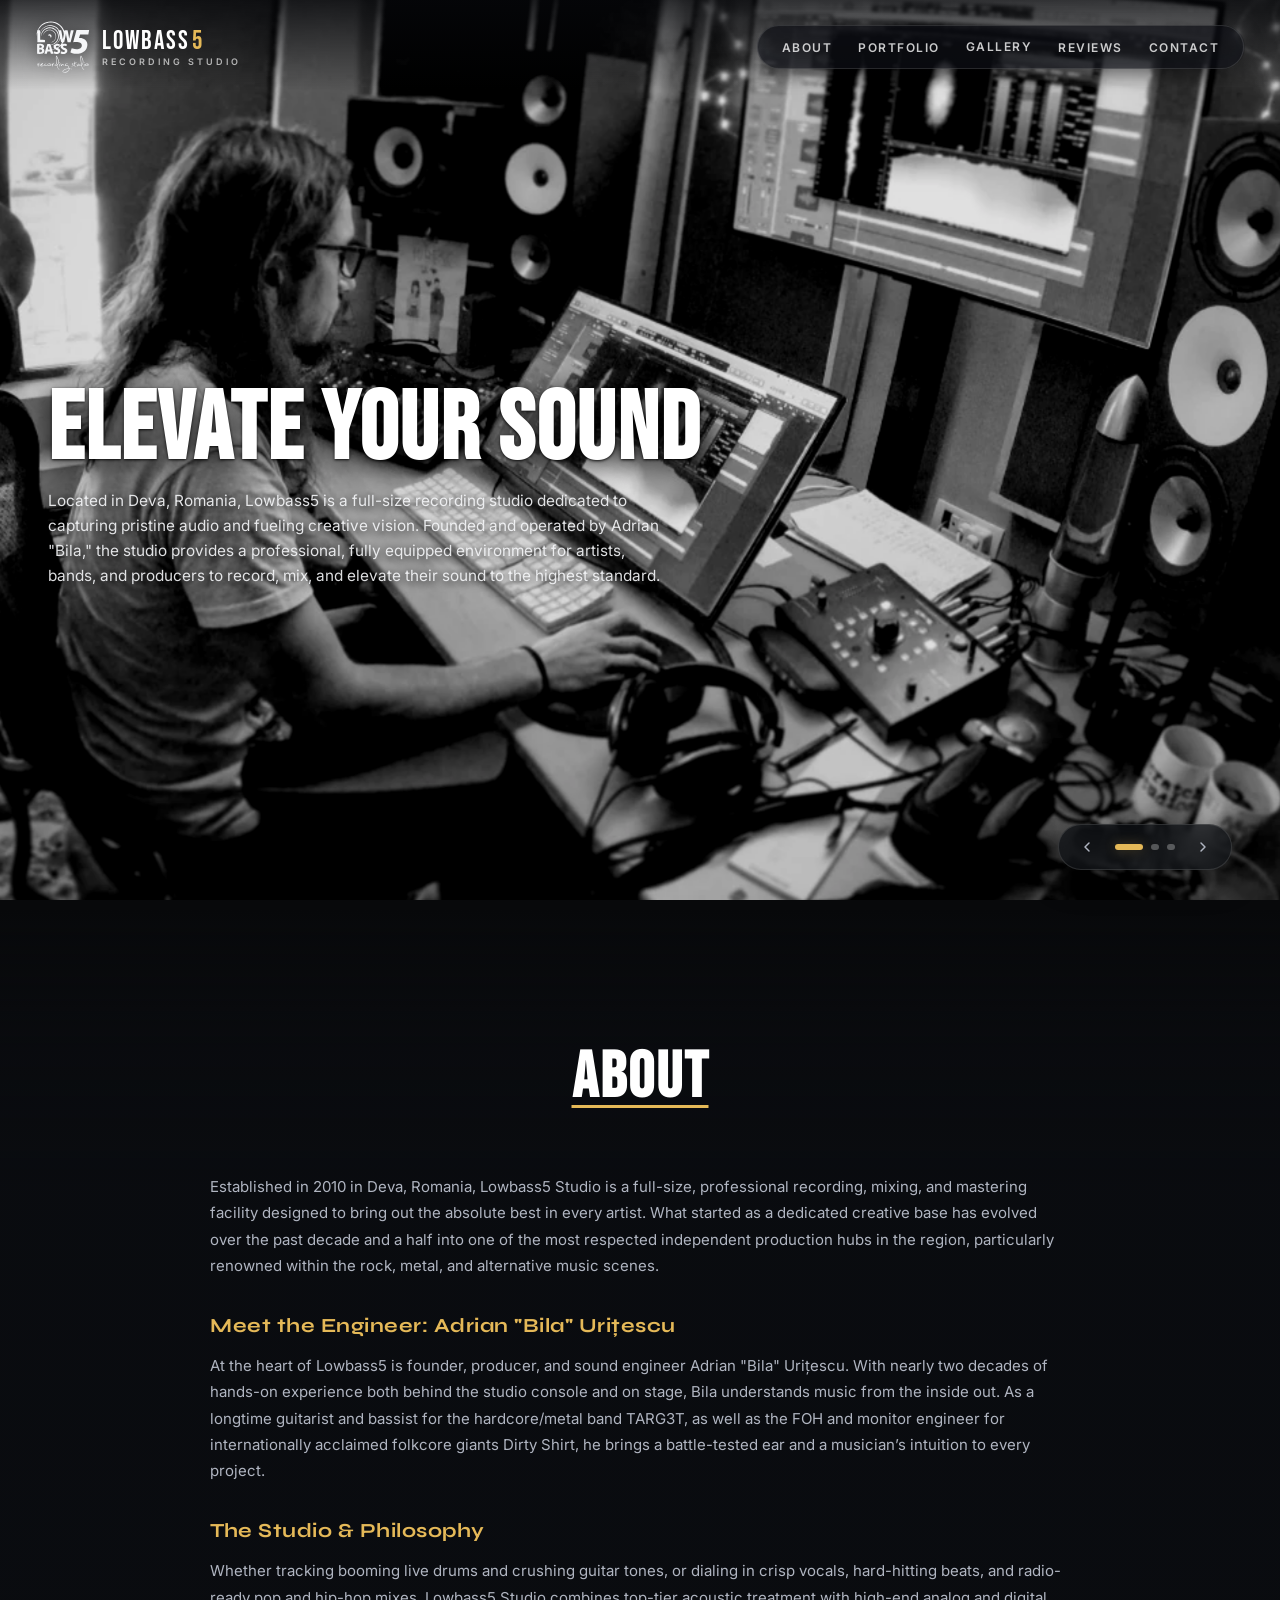
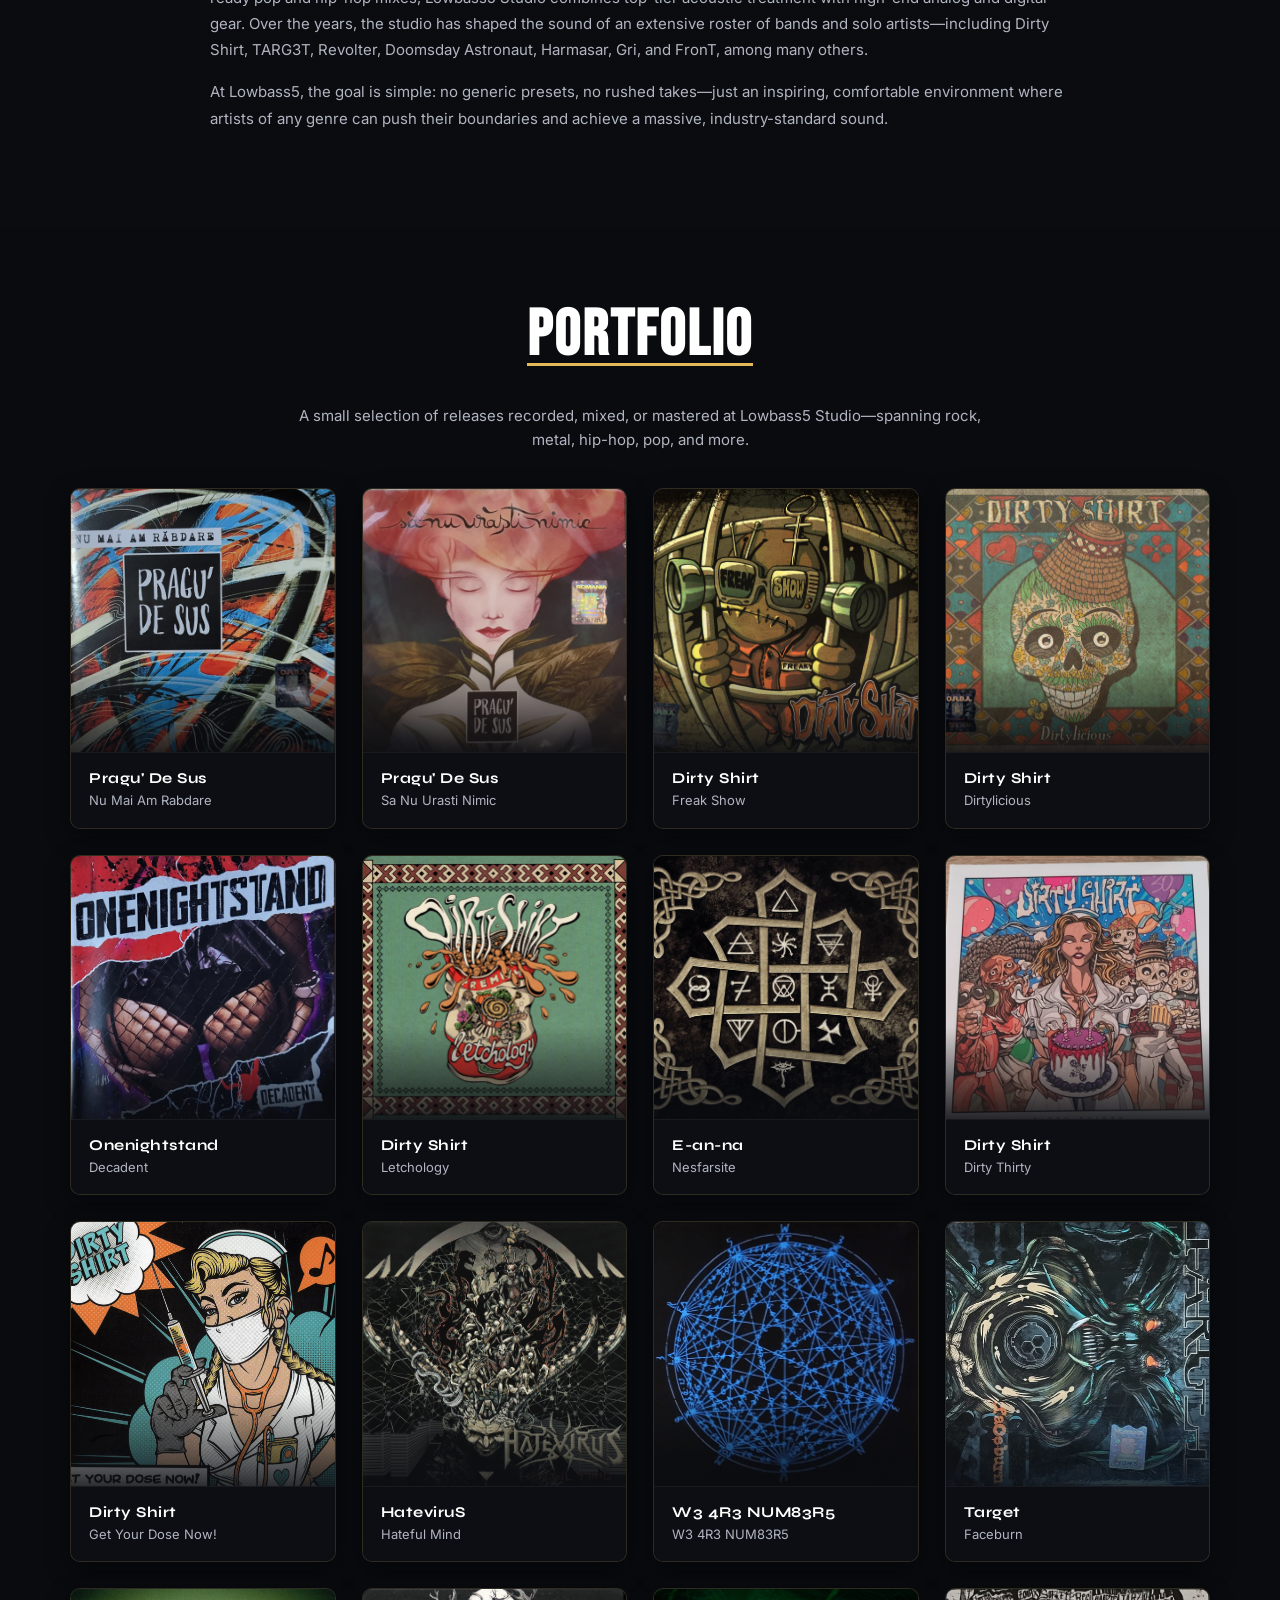
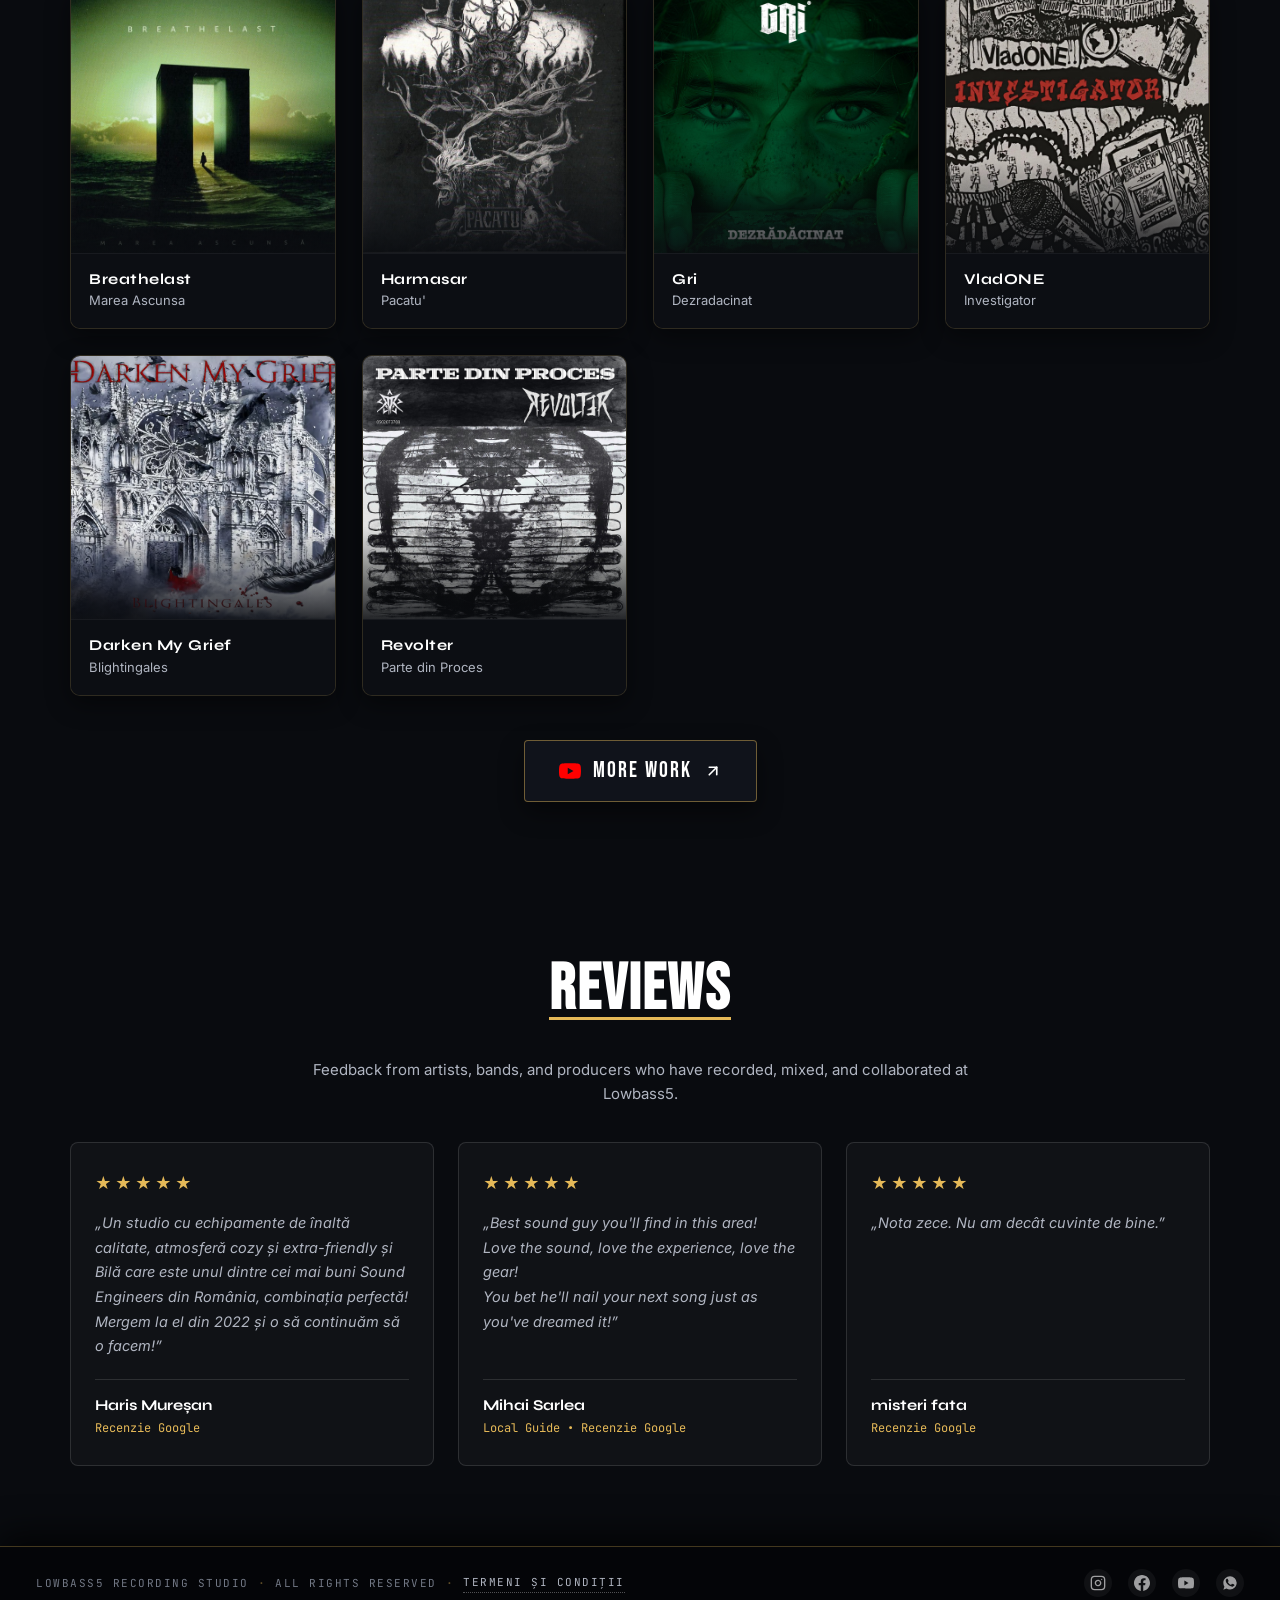
==== commit 10924a47: "Remove orphaned lightbox next arrow button from index.html" ====
--- a/index.html
+++ b/index.html
@@ -82,10 +82,17 @@
             <span class="brand-subtitle">RECORDING STUDIO</span>
           </div>
         </div>
-        </a>
-
-            <!-- Top Header Navigation Links -->
-      <nav class="header-nav" aria-label="Meniu principal studio">
+      </a>
+
+      <!-- Mobile Hamburger Toggle Button (Hidden on Desktop) -->
+      <button class="mobile-menu-toggle" id="mobile-menu-toggle" aria-label="Deschide meniul de navigare" aria-expanded="false" aria-controls="header-nav">
+        <span class="hamburger-bar"></span>
+        <span class="hamburger-bar"></span>
+        <span class="hamburger-bar"></span>
+      </button>
+
+      <!-- Top Header Navigation Links -->
+      <nav class="header-nav" id="header-nav" aria-label="Meniu principal studio">
         <ul class="header-nav-links">
           <li><button class="header-nav-btn" id="nav-about-btn">ABOUT</button></li>
           <li><button class="header-nav-btn" id="nav-portfolio-btn">PORTFOLIO</button></li>
@@ -487,14 +494,6 @@
 
   </div>
 
-<button class="lightbox-btn lightbox-next" id="lightbox-next" aria-label="Fotografia următoare" title="Următor (Săgeată dreapta)">
-        <svg viewBox="0 0 24 24" width="26" height="26" fill="none" stroke="currentColor" stroke-width="2.2" stroke-linecap="round" stroke-linejoin="round">
-          <polyline points="9 18 15 12 9 6"></polyline>
-        </svg>
-      </button>
-    </div>
-  </div>
-
   <script src="script.js?v=24"></script>
 </body>
 </html>
--- a/style.css
+++ b/style.css
@@ -283,6 +283,11 @@
   align-items: center;
 }
 
+/* Mobile Menu Toggle Button (Hidden on Desktop Viewports) */
+.mobile-menu-toggle {
+  display: none;
+}
+
 .header-nav-links {
   display: flex;
   align-items: center;
@@ -2166,3 +2171,558 @@
     radial-gradient(circle at 50% 0%, rgba(229, 185, 88, 0.045) 0%, transparent 650px),
     radial-gradient(ellipse at 50% 25%, #151821 0%, #0c0e14 62%, #07080a 100%);
 }
+
+/* ==========================================================================
+   MOBILE OPTIMIZATIONS (SCREENS UP TO 768PX WIDE)
+   Strictly isolated to mobile media queries without affecting desktop
+   ========================================================================== */
+@media (max-width: 768px) {
+  /* Eliminate Horizontal Scrolling */
+  html, body {
+    overflow-x: hidden !important;
+    width: 100% !important;
+    max-width: 100vw !important;
+  }
+
+  .site-container,
+  .terms-page-wrapper {
+    overflow-x: hidden !important;
+    width: 100% !important;
+    max-width: 100vw !important;
+    box-sizing: border-box;
+  }
+
+  /* Mobile Header & Hamburger Menu Button */
+  .studio-header {
+    padding: 14px 20px !important;
+    flex-wrap: nowrap !important;
+    justify-content: space-between !important;
+    align-items: center !important;
+    gap: 0 !important;
+    background: rgba(10, 12, 16, 0.94);
+    backdrop-filter: blur(16px);
+    -webkit-backdrop-filter: blur(16px);
+    border-bottom: 1px solid rgba(229, 185, 88, 0.2);
+  }
+
+  .studio-header.scrolled {
+    padding: 10px 20px !important;
+    background: rgba(8, 10, 14, 0.98);
+  }
+
+  .studio-brand-box {
+    z-index: 102;
+  }
+
+  .brand-frame {
+    padding: 6px 12px;
+    gap: 10px;
+  }
+
+  .brand-logo-wrap {
+    width: 34px;
+    height: 34px;
+  }
+
+  .brand-title {
+    font-size: 19px;
+  }
+
+  .brand-subtitle {
+    font-size: 8px;
+    letter-spacing: 2px;
+  }
+
+  .mobile-menu-toggle {
+    display: flex !important;
+    flex-direction: column;
+    justify-content: center;
+    align-items: center;
+    gap: 5px;
+    width: 44px;
+    height: 44px;
+    min-width: 44px;
+    min-height: 44px;
+    padding: 0;
+    background: rgba(14, 17, 24, 0.88);
+    border: 1px solid rgba(229, 185, 88, 0.35);
+    border-radius: 8px;
+    cursor: pointer;
+    color: #ffffff;
+    z-index: 102;
+    transition: all 0.3s ease;
+    -webkit-tap-highlight-color: transparent;
+  }
+
+  .mobile-menu-toggle:hover,
+  .mobile-menu-toggle:focus-visible,
+  .mobile-menu-toggle.open {
+    border-color: var(--accent-gold);
+    background: rgba(229, 185, 88, 0.15);
+    box-shadow: 0 0 15px rgba(229, 185, 88, 0.3);
+  }
+
+  .hamburger-bar {
+    display: block;
+    width: 22px;
+    height: 2px;
+    background-color: #ffffff;
+    border-radius: 2px;
+    transition: transform 0.3s cubic-bezier(0.16, 1, 0.3, 1), opacity 0.2s ease, background-color 0.3s ease;
+  }
+
+  .mobile-menu-toggle.open .hamburger-bar:nth-child(1) {
+    transform: translateY(7px) rotate(45deg);
+    background-color: var(--accent-gold);
+  }
+
+  .mobile-menu-toggle.open .hamburger-bar:nth-child(2) {
+    opacity: 0;
+    transform: scaleX(0);
+  }
+
+  .mobile-menu-toggle.open .hamburger-bar:nth-child(3) {
+    transform: translateY(-7px) rotate(-45deg);
+    background-color: var(--accent-gold);
+  }
+
+  /* Collapsible Navigation Dropdown Menu */
+  .header-nav {
+    position: fixed;
+    top: 68px;
+    left: 0;
+    right: 0;
+    width: 100% !important;
+    max-height: 0;
+    opacity: 0;
+    visibility: hidden;
+    overflow: hidden;
+    background: rgba(10, 12, 16, 0.98);
+    backdrop-filter: blur(24px);
+    -webkit-backdrop-filter: blur(24px);
+    border-bottom: 1px solid rgba(229, 185, 88, 0.28);
+    box-shadow: 0 20px 40px rgba(0, 0, 0, 0.85);
+    transition: max-height 0.4s cubic-bezier(0.16, 1, 0.3, 1), opacity 0.3s ease, visibility 0.3s ease, padding 0.3s ease;
+    padding: 0 20px;
+    z-index: 100;
+    box-sizing: border-box;
+  }
+
+  .header-nav.open {
+    max-height: 85vh;
+    opacity: 1;
+    visibility: visible;
+    overflow-y: auto;
+    padding: 24px 20px 32px 20px;
+  }
+
+  .header-nav-links {
+    display: flex !important;
+    flex-direction: column !important;
+    width: 100% !important;
+    gap: 12px !important;
+    padding: 0 !important;
+    background: transparent !important;
+    border: none !important;
+    border-radius: 0 !important;
+    box-shadow: none !important;
+    align-items: stretch !important;
+  }
+
+  .header-nav-links li {
+    width: 100%;
+    list-style: none;
+  }
+
+  .header-nav-btn {
+    display: flex !important;
+    align-items: center !important;
+    justify-content: center !important;
+    width: 100% !important;
+    min-height: 48px !important;
+    font-size: 13.5px !important;
+    letter-spacing: 2px !important;
+    padding: 12px 20px !important;
+    border-radius: 8px !important;
+    background: rgba(255, 255, 255, 0.04) !important;
+    border: 1px solid rgba(255, 255, 255, 0.08) !important;
+    box-sizing: border-box;
+    transition: all 0.25s ease !important;
+  }
+
+  .header-nav-btn::after {
+    display: none !important;
+  }
+
+  .header-nav-btn:hover,
+  .header-nav-btn:active,
+  .header-nav-btn.active {
+    background: rgba(229, 185, 88, 0.14) !important;
+    border-color: var(--accent-gold) !important;
+    color: var(--accent-gold) !important;
+    box-shadow: 0 0 16px rgba(229, 185, 88, 0.2) !important;
+  }
+
+  .terms-back-btn {
+    display: flex !important;
+    align-items: center !important;
+    justify-content: center !important;
+    width: 100% !important;
+    min-height: 48px !important;
+    font-size: 13px !important;
+    letter-spacing: 1.5px !important;
+    padding: 12px 20px !important;
+    border-radius: 8px !important;
+    margin-top: 4px;
+    box-sizing: border-box;
+  }
+
+  .nav-contact-wrapper {
+    position: relative;
+    width: 100%;
+  }
+
+  .contact-popover {
+    position: static !important;
+    width: 100% !important;
+    margin-top: 10px !important;
+    box-shadow: 0 8px 24px rgba(0, 0, 0, 0.7) !important;
+    border: 1px solid rgba(229, 185, 88, 0.35) !important;
+    border-radius: 8px !important;
+    background: rgba(14, 17, 24, 0.95) !important;
+    padding: 16px 14px !important;
+    box-sizing: border-box;
+  }
+
+  .contact-popover::before {
+    display: none !important;
+  }
+
+  .contact-popover.open {
+    display: block !important;
+    opacity: 1 !important;
+    visibility: visible !important;
+    transform: none !important;
+    pointer-events: auto !important;
+  }
+
+  .contact-popover-content {
+    display: flex !important;
+    flex-direction: column !important;
+    align-items: center !important;
+    gap: 8px !important;
+  }
+
+  .contact-popover-number {
+    display: inline-flex !important;
+    align-items: center !important;
+    justify-content: center !important;
+    gap: 10px !important;
+    width: 100% !important;
+    min-height: 48px !important;
+    font-size: 18px !important;
+    font-weight: 700 !important;
+    letter-spacing: 1.5px !important;
+    color: var(--accent-gold) !important;
+    text-decoration: none !important;
+    background: rgba(229, 185, 88, 0.12) !important;
+    border: 1px solid var(--accent-gold) !important;
+    border-radius: 6px !important;
+    box-sizing: border-box;
+  }
+
+  /* Hero Section Mobile Adjustments */
+  .hero-stage {
+    min-height: 100svh !important;
+    min-height: 100vh !important;
+    padding: 100px 20px 48px 20px !important;
+    display: flex !important;
+    flex-direction: column !important;
+    justify-content: flex-end !important;
+    align-items: flex-start !important;
+    box-sizing: border-box;
+  }
+
+  .hero-content-wrap {
+    max-width: 100% !important;
+    width: 100% !important;
+  }
+
+  .hero-title {
+    font-size: clamp(2.2rem, 8vw, 3.4rem) !important;
+    line-height: 1.02 !important;
+    letter-spacing: 1.5px !important;
+    margin-bottom: 14px !important;
+    word-break: break-word;
+  }
+
+  .hero-desc {
+    font-size: 14px !important;
+    line-height: 1.65 !important;
+    max-width: 100% !important;
+    margin-bottom: 20px !important;
+    color: rgba(245, 246, 248, 0.92) !important;
+  }
+
+  .studio-slide {
+    background-position: center 35% !important;
+  }
+
+  .vignette-overlay {
+    background: 
+      radial-gradient(circle at 50% 50%, rgba(10, 12, 16, 0.35) 0%, rgba(10, 12, 16, 0.88) 100%),
+      linear-gradient(180deg, rgba(10, 12, 16, 0.85) 0%, rgba(10, 12, 16, 0.45) 45%, rgba(10, 12, 16, 0.95) 100%) !important;
+  }
+
+  .hero-slideshow-nav {
+    position: static !important;
+    margin-top: 18px !important;
+    align-self: flex-start !important;
+    padding: 6px 12px !important;
+    gap: 8px !important;
+  }
+
+  .hero-slide-btn {
+    width: 44px !important;
+    height: 44px !important;
+    min-width: 44px !important;
+    min-height: 44px !important;
+  }
+
+  .hero-slideshow-dots {
+    display: flex;
+    align-items: center;
+    gap: 6px;
+  }
+
+  .hero-slide-dot {
+    min-width: 32px !important;
+    min-height: 32px !important;
+    padding: 10px 4px !important;
+  }
+
+  /* About Section Single-Column Stack */
+  .about-page-section {
+    padding: 80px 20px 50px 20px !important;
+    scroll-margin-top: 60px !important;
+  }
+
+  .about-section-header {
+    margin-bottom: 28px !important;
+  }
+
+  .section-title {
+    font-size: clamp(2.1rem, 7vw, 2.9rem) !important;
+    text-underline-offset: 6px !important;
+    text-decoration-thickness: 2.5px !important;
+  }
+
+  .section-subtitle-desc {
+    font-size: 14px !important;
+    line-height: 1.55 !important;
+  }
+
+  .about-grid {
+    grid-template-columns: 1fr !important;
+    gap: 20px !important;
+  }
+
+  .about-text p {
+    font-size: 14.5px !important;
+    line-height: 1.7 !important;
+    margin-bottom: 14px !important;
+  }
+
+  .about-subheading {
+    font-size: 18px !important;
+    margin: 24px 0 10px 0 !important;
+  }
+
+  .about-phone-action {
+    flex-direction: column !important;
+    align-items: stretch !important;
+    gap: 10px !important;
+  }
+
+  .about-phone-btn {
+    display: flex !important;
+    align-items: center !important;
+    justify-content: center !important;
+    width: 100% !important;
+    min-height: 48px !important;
+    font-size: 20px !important;
+  }
+
+  /* Portfolio Section: 2 Columns on Mobile, Always-Visible Details */
+  .portfolio-grid {
+    grid-template-columns: repeat(2, 1fr) !important;
+    gap: 14px !important;
+  }
+
+  .portfolio-card {
+    border-color: rgba(229, 185, 88, 0.28) !important;
+    box-shadow: 0 6px 20px rgba(0, 0, 0, 0.6) !important;
+  }
+
+  .portfolio-cover-overlay {
+    opacity: 0.9 !important;
+    background: linear-gradient(180deg, rgba(0, 0, 0, 0) 50%, rgba(10, 12, 16, 0.92) 100%) !important;
+  }
+
+  .portfolio-details {
+    padding: 12px 14px 14px 14px !important;
+    background: rgba(14, 17, 24, 0.96) !important;
+  }
+
+  .portfolio-artist {
+    font-size: 14px !important;
+    color: #ffffff !important;
+  }
+
+  .portfolio-album {
+    font-size: 12px !important;
+    color: var(--accent-gold) !important;
+    opacity: 0.95 !important;
+  }
+
+  .portfolio-more-wrap {
+    margin-top: 32px !important;
+    width: 100% !important;
+  }
+
+  .portfolio-more-btn {
+    width: 100% !important;
+    max-width: 360px !important;
+    min-height: 48px !important;
+    padding: 14px 20px !important;
+    font-size: 14px !important;
+    box-sizing: border-box;
+  }
+
+  /* Reviews Section: Single-Column Stack */
+  .reviews-grid {
+    grid-template-columns: 1fr !important;
+    gap: 18px !important;
+    margin-top: 24px !important;
+  }
+
+  .review-card {
+    padding: 22px 18px !important;
+  }
+
+  /* Gallery Standalone Page & Lightbox Controls */
+  .gallery-standalone-main {
+    padding: 40px 16px 80px 16px !important;
+  }
+
+  .gallery-item {
+    min-height: 44px;
+  }
+
+  .lightbox-prev,
+  .lightbox-next,
+  .lightbox-close {
+    width: 48px !important;
+    height: 48px !important;
+    min-width: 48px !important;
+    min-height: 48px !important;
+  }
+
+  /* Bottom Dock on Mobile: Stacked, clean, social buttons min 44x44px */
+  .studio-bottom-dock {
+    flex-direction: column !important;
+    gap: 16px !important;
+    padding: 24px 20px !important;
+    text-align: center !important;
+    min-height: auto !important;
+  }
+
+  .dock-brand-tag {
+    display: flex !important;
+    flex-wrap: wrap !important;
+    justify-content: center !important;
+    align-items: center !important;
+    gap: 8px !important;
+    font-size: 11px !important;
+    line-height: 1.6 !important;
+  }
+
+  .dock-terms-link {
+    display: inline-block !important;
+    min-height: 44px !important;
+    line-height: 44px !important;
+    padding: 0 10px !important;
+    font-size: 11.5px !important;
+  }
+
+  .dock-socials {
+    display: flex !important;
+    justify-content: center !important;
+    align-items: center !important;
+    gap: 16px !important;
+    width: 100% !important;
+  }
+
+  .social-icon {
+    width: 44px !important;
+    height: 44px !important;
+    min-width: 44px !important;
+    min-height: 44px !important;
+    border-radius: 50% !important;
+    background: rgba(255, 255, 255, 0.08) !important;
+    border: 1px solid rgba(255, 255, 255, 0.12) !important;
+  }
+
+  .social-icon svg {
+    width: 20px !important;
+    height: 20px !important;
+  }
+}
+
+/* ==========================================================================
+   EXTRA SMALL MOBILE VIEWPORTS (SCREENS UP TO 480PX WIDE)
+   ========================================================================== */
+@media (max-width: 480px) {
+  .hero-stage {
+    padding: 90px 16px 40px 16px !important;
+  }
+
+  .hero-title {
+    font-size: clamp(1.85rem, 8.5vw, 2.6rem) !important;
+    letter-spacing: 1px !important;
+  }
+
+  .hero-desc {
+    font-size: 13.5px !important;
+    line-height: 1.6 !important;
+  }
+
+  .about-page-section {
+    padding: 65px 16px 40px 16px !important;
+  }
+
+  .section-title {
+    font-size: clamp(1.9rem, 8vw, 2.5rem) !important;
+  }
+
+  /* Single Column Portfolio for small phones */
+  .portfolio-grid {
+    grid-template-columns: 1fr !important;
+    gap: 18px !important;
+  }
+
+  .portfolio-card {
+    max-width: 320px;
+    margin: 0 auto;
+    width: 100%;
+  }
+
+  .dock-brand-tag {
+    font-size: 10px !important;
+  }
+
+  .social-icon {
+    width: 44px !important;
+    height: 44px !important;
+  }
+}
